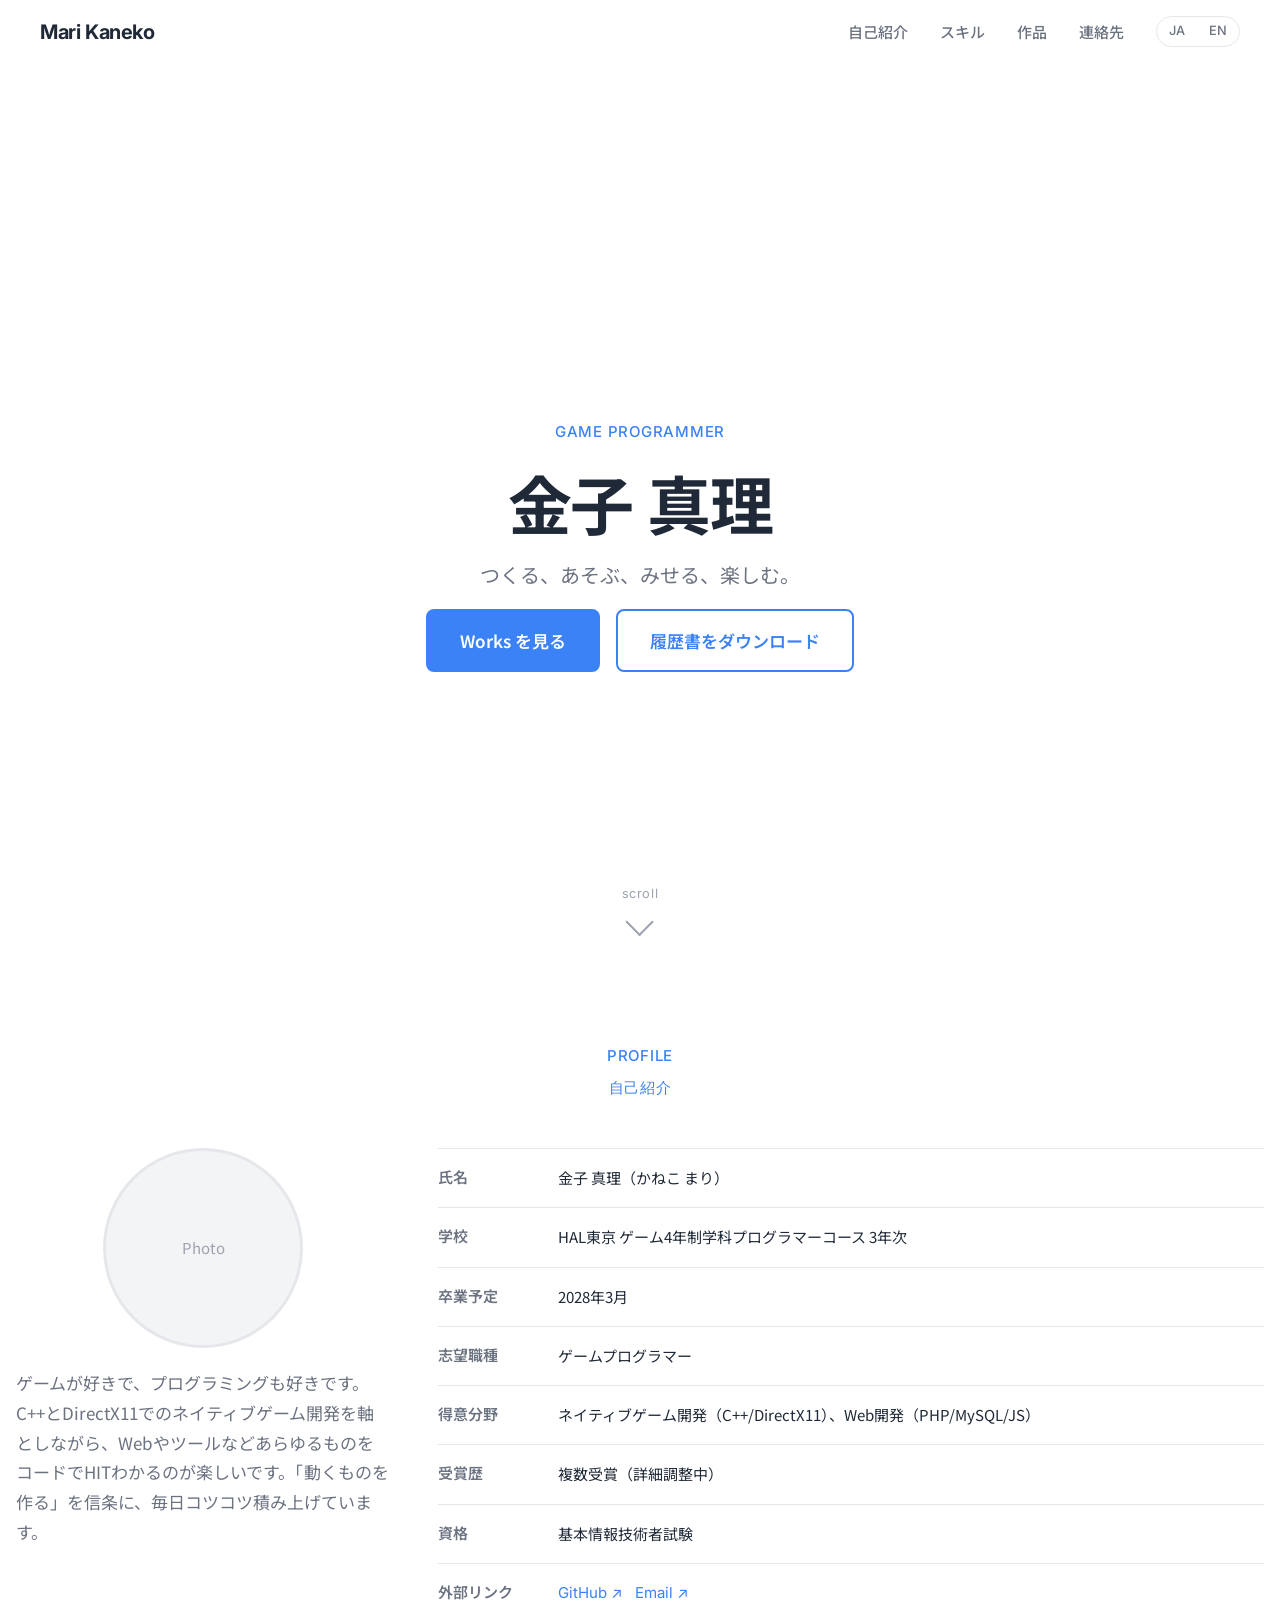
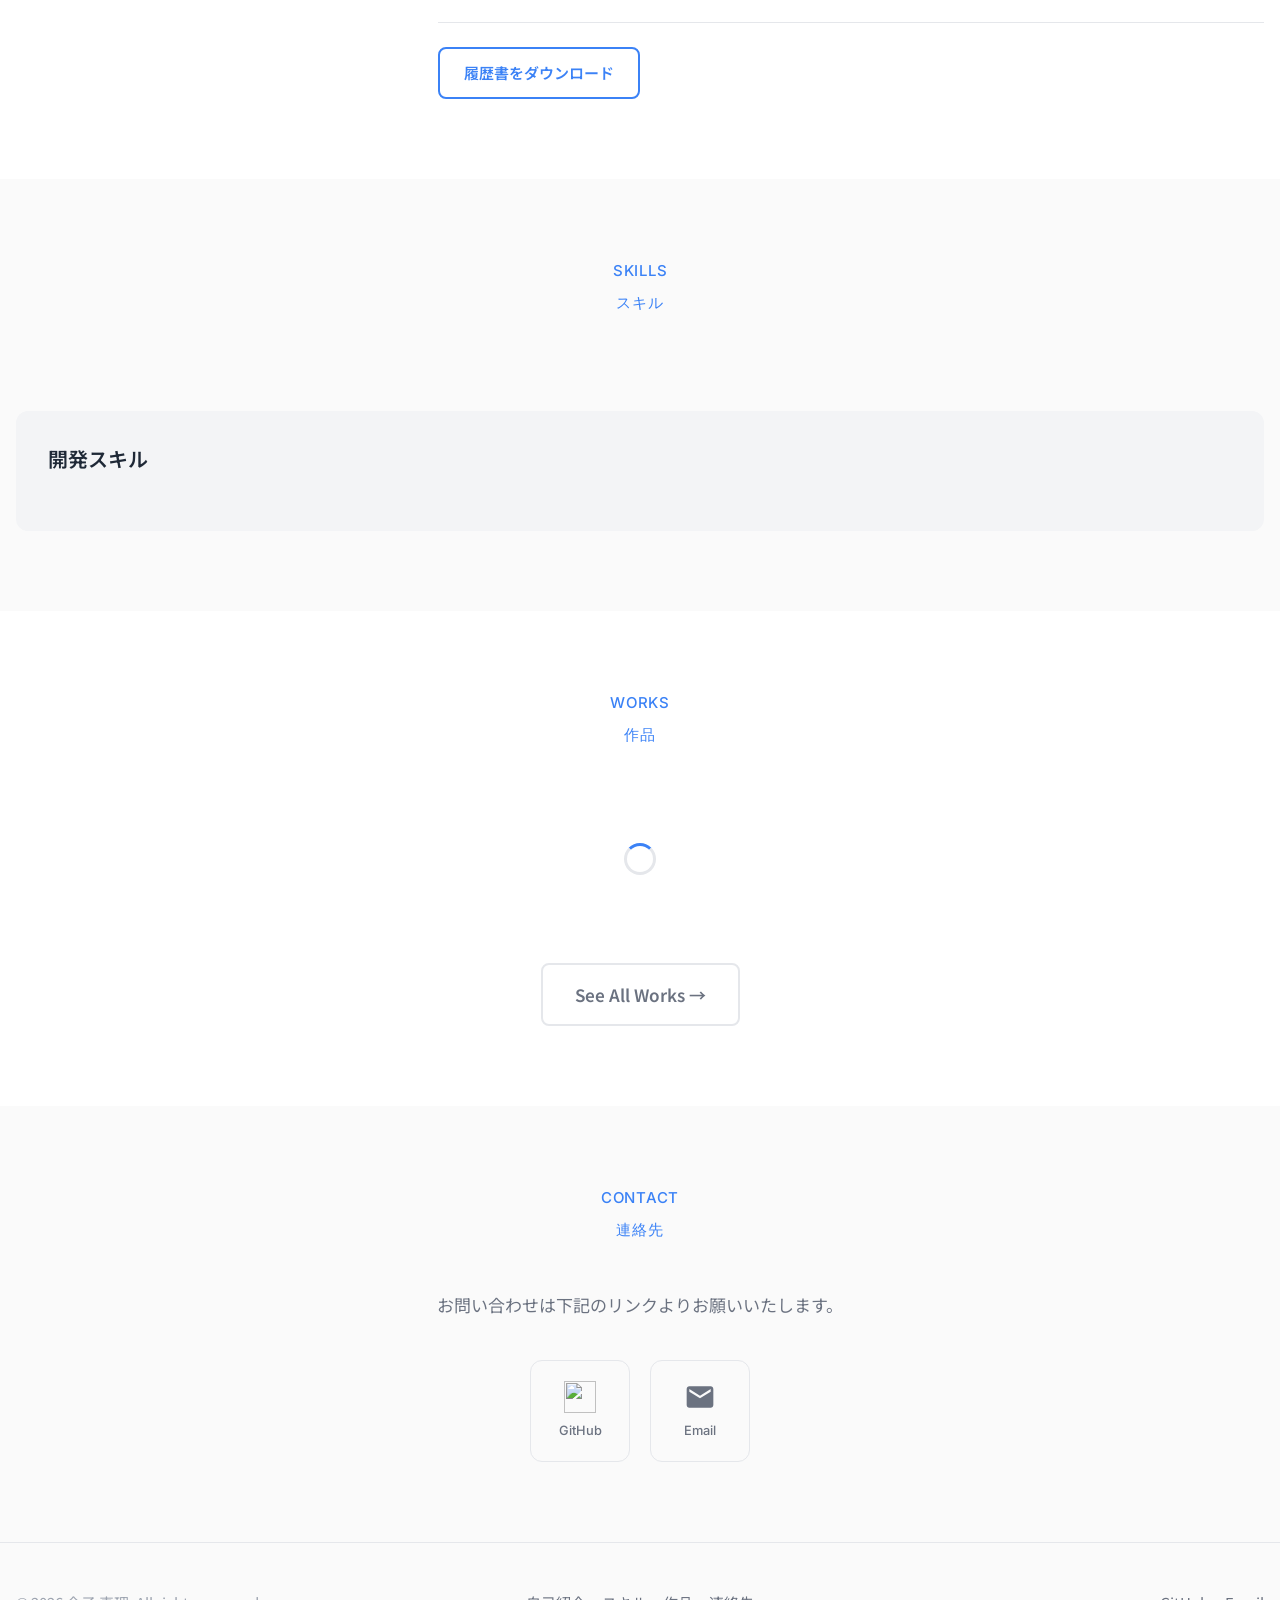
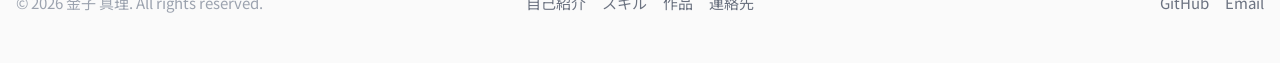
==== index.html @ fad2e773 "・STAGE1実装" ====
<!DOCTYPE html>
<html lang="ja">
<head>
  <meta charset="UTF-8">
  <meta name="viewport" content="width=device-width, initial-scale=1">
  <meta name="description" content="ゲームプログラマー志望、金子真理のポートフォリオサイトです。C++/DirectX11によるネイティブゲーム開発を中心に、幅広い実装経験を紹介しています。">
  <meta name="author" content="金子 真理">

  <!-- OGP -->
  <meta property="og:title" content="金子 真理 | ポートフォリオ">
  <meta property="og:description" content="ゲームプログラマー志望、金子真理のポートフォリオサイトです。">
  <meta property="og:image" content="https://Planetalize.github.io/assets/images/ogp.jpg">
  <meta property="og:url" content="https://Planetalize.github.io/">
  <meta property="og:type" content="website">

  <!-- Twitter Card -->
  <meta name="twitter:card" content="summary_large_image">

  <!-- Favicon -->
  <link rel="icon" href="/favicon.ico" sizes="any">
  <link rel="icon" href="/favicon.svg" type="image/svg+xml">
  <link rel="apple-touch-icon" href="/apple-touch-icon.png">

  <!-- Google Fonts -->
  <link rel="preconnect" href="https://fonts.googleapis.com">
  <link rel="preconnect" href="https://fonts.gstatic.com" crossorigin>
  <link href="https://fonts.googleapis.com/css2?family=Inter:wght@400;500;600;700&family=JetBrains+Mono:wght@400;500&family=Noto+Sans+JP:wght@400;500;700&display=swap" rel="stylesheet">

  <!-- CSS -->
  <link rel="stylesheet" href="css/tokens.css">
  <link rel="stylesheet" href="css/base.css">
  <link rel="stylesheet" href="css/layout.css">
  <link rel="stylesheet" href="css/components.css">
  <link rel="stylesheet" href="css/sections.css">
  <link rel="stylesheet" href="css/utilities.css">

  <title>金子 真理 | ポートフォリオ</title>
</head>
<body>

  <!-- Skip link -->
  <a class="skip-link" href="#main">メインコンテンツへスキップ</a>

  <!-- Header -->
  <header class="site-header" id="site-header">
    <div class="site-header__inner container">
      <a class="site-header__logo" href="index.html" aria-label="金子 真理 ポートフォリオ トップ">Mari Kaneko</a>

      <nav class="site-nav" aria-label="グローバルナビゲーション">
        <a class="site-nav__link" href="#about"   data-i18n="nav.about">自己紹介</a>
        <a class="site-nav__link" href="#skills"  data-i18n="nav.skills">スキル</a>
        <a class="site-nav__link" href="#works"   data-i18n="nav.works">作品</a>
        <a class="site-nav__link" href="#contact" data-i18n="nav.contact">連絡先</a>

        <div class="lang-toggle" role="group" aria-label="言語切替">
          <button class="lang-toggle__btn" data-lang="ja" aria-pressed="true">JA</button>
          <button class="lang-toggle__btn" data-lang="en" aria-pressed="false">EN</button>
        </div>
      </nav>

      <button class="hamburger" aria-label="メニューを開く" aria-expanded="false" aria-controls="drawer">
        <span class="hamburger__line"></span>
        <span class="hamburger__line"></span>
        <span class="hamburger__line"></span>
      </button>
    </div>
  </header>

  <!-- Mobile Drawer -->
  <div class="drawer" id="drawer" role="dialog" aria-modal="true" aria-label="ナビゲーションメニュー">
    <div class="drawer__overlay" id="drawer-overlay"></div>
    <div class="drawer__panel">
      <button class="drawer__close" aria-label="メニューを閉じる">✕</button>
      <nav class="drawer__nav" aria-label="モバイルナビゲーション">
        <a class="drawer__nav-link" href="#about"   data-i18n="nav.about">自己紹介</a>
        <a class="drawer__nav-link" href="#skills"  data-i18n="nav.skills">スキル</a>
        <a class="drawer__nav-link" href="#works"   data-i18n="nav.works">作品</a>
        <a class="drawer__nav-link" href="#contact" data-i18n="nav.contact">連絡先</a>
      </nav>
      <div class="lang-toggle" role="group" aria-label="言語切替">
        <button class="lang-toggle__btn" data-lang="ja">JA</button>
        <button class="lang-toggle__btn" data-lang="en">EN</button>
      </div>
    </div>
  </div>

  <!-- Main -->
  <main id="main">

    <!-- ── Hero ── -->
    <section class="hero" id="hero" aria-label="ヒーロー">
      <canvas id="hero-canvas" aria-hidden="true"></canvas>
      <div class="hero__content">
        <p class="hero__role en" data-i18n="hero.role">Game Programmer</p>
        <h1 class="hero__name">金子 真理</h1>
        <p class="hero__copy" data-i18n="hero.copy">つくる、あそぶ、みせる、楽しむ。</p>
        <div class="hero__actions">
          <a class="btn btn--primary btn--lg" href="#works" data-i18n="hero.cta_works">Works を見る</a>
          <a class="btn btn--outline btn--lg" href="assets/resume.pdf" download data-i18n="hero.cta_resume">履歴書をダウンロード</a>
        </div>
      </div>
      <div class="hero__scroll" aria-hidden="true">
        <span>scroll</span>
        <span class="hero__scroll-arrow"></span>
      </div>
    </section>

    <!-- ── About ── -->
    <section class="section" id="about" aria-labelledby="about-heading">
      <div class="container">
        <h2 class="section__heading" id="about-heading">
          <span>Profile</span>
          <span data-i18n="about.heading">自己紹介</span>
        </h2>

        <div class="about__inner">
          <!-- Left: photo + bio -->
          <div class="about__photo-wrap">
            <div class="about__photo-placeholder" aria-label="プロフィール写真（準備中）">
              <span>Photo</span>
            </div>
            <p class="about__bio" data-i18n="about.bio">
              ゲームが好きで、プログラミングも好きです。C++とDirectX11でのネイティブゲーム開発を軸としながら、WebやツールなどあらゆるものをコードでHITわかるのが楽しいです。「動くものを作る」を信条に、毎日コツコツ積み上げています。
            </p>
          </div>

          <!-- Right: info table -->
          <div class="about__info-wrap">
            <table class="about__info-table">
              <tbody>
                <tr>
                  <th data-i18n="about.label_name">氏名</th>
                  <td><span data-i18n="about_data.name">金子 真理</span>（<span data-i18n="about_data.name_kana">かねこ まり</span>）</td>
                </tr>
                <tr>
                  <th data-i18n="about.label_school">学校</th>
                  <td><span data-i18n="about_data.school">HAL東京</span> <span data-i18n="about_data.department">ゲーム4年制学科プログラマーコース</span> <span data-i18n="about_data.year">3</span>年次</td>
                </tr>
                <tr>
                  <th data-i18n="about.label_graduation">卒業予定</th>
                  <td data-i18n="about_data.graduation">2028年3月</td>
                </tr>
                <tr>
                  <th data-i18n="about.label_desired_job">志望職種</th>
                  <td data-i18n="about_data.desired_job">ゲームプログラマー</td>
                </tr>
                <tr>
                  <th data-i18n="about.label_strengths">得意分野</th>
                  <td data-i18n="about_data.strengths">ネイティブゲーム開発（C++/DirectX11）、Web開発（PHP/MySQL/JS）</td>
                </tr>
                <tr id="awards-row">
                  <th data-i18n="about.label_awards">受賞歴</th>
                  <td data-i18n="about_data.awards">複数受賞（詳細調整中）</td>
                </tr>
                <tr>
                  <th data-i18n="about.label_certifications">資格</th>
                  <td data-i18n="about_data.certifications">基本情報技術者試験</td>
                </tr>
                <tr>
                  <th data-i18n="about.label_links">外部リンク</th>
                  <td>
                    <div class="about__links">
                      <a class="about__ext-link" href="https://github.com/Planetalize" target="_blank" rel="noopener">
                        GitHub ↗
                      </a>
                      <a class="about__ext-link" href="mailto:hitowa1100@gmail.com">
                        Email ↗
                      </a>
                    </div>
                  </td>
                </tr>
              </tbody>
            </table>

            <div class="about__cta">
              <a class="btn btn--outline" href="assets/resume.pdf" download data-i18n="hero.cta_resume">
                履歴書をダウンロード
              </a>
            </div>
          </div>
        </div>
      </div>
    </section>

    <!-- ── Skills ── -->
    <section class="section section--muted" id="skills" aria-labelledby="skills-heading">
      <div class="container">
        <h2 class="section__heading" id="skills-heading">
          <span>Skills</span>
          <span data-i18n="skills.heading">スキル</span>
        </h2>

        <div class="skills__categories" id="skills-categories">
          <!-- JS で動的生成 -->
        </div>

        <!-- Skill levels -->
        <div class="skills__levels">
          <h3 class="skills__levels-heading" data-i18n="skills.levels_heading">開発スキル</h3>
          <div id="skill-levels-list">
            <!-- JS で動的生成 -->
          </div>
        </div>
      </div>
    </section>

    <!-- ── Works (excerpt) ── -->
    <section class="section" id="works" aria-labelledby="works-heading">
      <div class="container">
        <h2 class="section__heading" id="works-heading">
          <span>Works</span>
          <span data-i18n="works.heading">作品</span>
        </h2>

        <div class="works-grid" id="featured-works">
          <div class="loading-spinner" aria-label="読み込み中"></div>
        </div>

        <div class="works__see-all">
          <a class="btn btn--ghost btn--lg" href="works.html" data-i18n="works.see_all">See All Works →</a>
        </div>
      </div>
    </section>

    <!-- ── Contact ── -->
    <section class="section section--muted" id="contact" aria-labelledby="contact-heading">
      <div class="container container--narrow">
        <h2 class="section__heading" id="contact-heading">
          <span>Contact</span>
          <span data-i18n="contact.heading">連絡先</span>
        </h2>

        <p class="contact__copy" data-i18n="contact.copy">
          お問い合わせは下記のリンクよりお願いいたします。
        </p>

        <div class="contact__links">
          <a class="contact__link" href="https://github.com/Planetalize" target="_blank" rel="noopener" aria-label="GitHub">
            <img class="contact__link-icon" src="https://cdn.jsdelivr.net/gh/devicons/devicon/icons/github/github-original.svg" alt="" loading="lazy">
            <span class="contact__link-label en">GitHub</span>
          </a>
          <a class="contact__link" href="mailto:hitowa1100@gmail.com" aria-label="Email">
            <svg class="contact__link-icon--svg" viewBox="0 0 24 24" xmlns="http://www.w3.org/2000/svg" aria-hidden="true">
              <path d="M20 4H4c-1.1 0-2 .9-2 2v12c0 1.1.9 2 2 2h16c1.1 0 2-.9 2-2V6c0-1.1-.9-2-2-2zm0 4-8 5-8-5V6l8 5 8-5v2z"/>
            </svg>
            <span class="contact__link-label en">Email</span>
          </a>
        </div>
      </div>
    </section>

  </main>

  <!-- Footer -->
  <footer class="site-footer" role="contentinfo">
    <div class="container">
      <div class="site-footer__inner">
        <p class="site-footer__copy">
          <span data-i18n="footer.copyright">© 2026 金子 真理. All rights reserved.</span>
        </p>
        <nav class="site-footer__links" aria-label="フッターナビゲーション">
          <a class="site-footer__link" href="#about"   data-i18n="nav.about">自己紹介</a>
          <a class="site-footer__link" href="#skills"  data-i18n="nav.skills">スキル</a>
          <a class="site-footer__link" href="#works"   data-i18n="nav.works">作品</a>
          <a class="site-footer__link" href="#contact" data-i18n="nav.contact">連絡先</a>
        </nav>
        <div class="site-footer__social" aria-label="ソーシャルリンク">
          <a class="site-footer__link" href="https://github.com/Planetalize" target="_blank" rel="noopener" aria-label="GitHub">
            GitHub
          </a>
          <a class="site-footer__link" href="mailto:hitowa1100@gmail.com" aria-label="Email">
            Email
          </a>
        </div>
      </div>
    </div>
  </footer>

  <!-- Work detail modal -->
  <dialog class="modal" id="work-modal" aria-labelledby="modal-title">
    <div class="modal__header">
      <h2 class="modal__title" id="modal-title"></h2>
      <button class="modal__close" aria-label="閉じる" data-i18n-attr="aria-label:modal.close">✕</button>
    </div>
    <div class="modal__body">
      <div class="modal__layout">
        <div class="slideshow" id="modal-slideshow">
          <div class="slideshow__track" id="slideshow-track"></div>
          <button class="slideshow__btn slideshow__btn--prev" aria-label="前のスクリーンショット" id="slide-prev">‹</button>
          <button class="slideshow__btn slideshow__btn--next" aria-label="次のスクリーンショット" id="slide-next">›</button>
          <div class="slideshow__dots" id="slideshow-dots"></div>
        </div>
        <div class="modal__info" id="modal-info"></div>
      </div>
      <div id="modal-sections"></div>
    </div>
    <div class="modal__footer" id="modal-links"></div>
  </dialog>

  <script type="module" src="js/main.js"></script>
</body>
</html>
---- css/tokens.css ----
:root {
  /* ── Background ── */
  --color-bg:              #FFFFFF;
  --color-bg-subtle:       #FAFAFA;
  --color-bg-muted:        #F3F4F6;
  --color-surface:         #FFFFFF;
  --color-surface-hover:   #F9FAFB;

  /* ── Text ── */
  --color-text:            #1F2937;
  --color-text-secondary:  #6B7280;
  --color-text-muted:      #9CA3AF;
  --color-text-inverse:    #FFFFFF;

  /* ── Border ── */
  --color-border:          #E5E7EB;
  --color-border-strong:   #D1D5DB;

  /* ── Accent ── */
  --color-accent:          #3B82F6;
  --color-accent-hover:    #2563EB;
  --color-accent-soft:     #DBEAFE;

  /* ── Semantic ── */
  --color-success:         #10B981;
  --color-warning:         #F59E0B;
  --color-danger:          #EF4444;

  /* ── Overlay ── */
  --color-overlay:         rgba(0, 0, 0, 0.5);

  /* ── Font Family ── */
  --font-sans-ja: "Noto Sans JP", "Hiragino Sans", "Yu Gothic UI", sans-serif;
  --font-sans-en: "Inter", system-ui, -apple-system, sans-serif;
  --font-mono:    "JetBrains Mono", "Consolas", monospace;

  /* ── Font Size (fluid) ── */
  --fs-xs:   clamp(0.75rem,   0.72rem + 0.10vw, 0.8125rem);
  --fs-sm:   clamp(0.875rem,  0.84rem + 0.15vw, 0.9375rem);
  --fs-base: clamp(1rem,      0.95rem + 0.25vw, 1.0625rem);
  --fs-lg:   clamp(1.125rem,  1.05rem + 0.40vw, 1.25rem);
  --fs-xl:   clamp(1.25rem,   1.15rem + 0.50vw, 1.5rem);
  --fs-2xl:  clamp(1.5rem,    1.30rem + 1.00vw, 2rem);
  --fs-3xl:  clamp(2rem,      1.70rem + 1.50vw, 2.75rem);
  --fs-4xl:  clamp(2.5rem,    2.00rem + 2.50vw, 4rem);

  /* ── Font Weight ── */
  --fw-regular:  400;
  --fw-medium:   500;
  --fw-semibold: 600;
  --fw-bold:     700;

  /* ── Line Height ── */
  --lh-tight:   1.2;
  --lh-snug:    1.4;
  --lh-normal:  1.6;
  --lh-relaxed: 1.75;

  /* ── Letter Spacing ── */
  --ls-tight:  -0.02em;
  --ls-normal:  0;
  --ls-wide:    0.05em;

  /* ── Spacing (8px grid) ── */
  --space-1:  0.25rem;
  --space-2:  0.5rem;
  --space-3:  0.75rem;
  --space-4:  1rem;
  --space-5:  1.25rem;
  --space-6:  1.5rem;
  --space-8:  2rem;
  --space-10: 2.5rem;
  --space-12: 3rem;
  --space-16: 4rem;
  --space-20: 5rem;
  --space-24: 6rem;
  --space-32: 8rem;

  /* ── Breakpoints (for reference) ── */
  --bp-tb: 768px;
  --bp-pc: 1024px;
  --bp-xl: 1440px;

  /* ── Shadow ── */
  --shadow-sm: 0 1px 2px rgba(0, 0, 0, 0.05);
  --shadow-md: 0 4px 6px -1px rgba(0, 0, 0, 0.08),
               0 2px 4px -1px rgba(0, 0, 0, 0.04);
  --shadow-lg: 0 10px 15px -3px rgba(0, 0, 0, 0.08),
               0 4px 6px -2px rgba(0, 0, 0, 0.04);
  --shadow-xl: 0 20px 25px -5px rgba(0, 0, 0, 0.10),
               0 10px 10px -5px rgba(0, 0, 0, 0.04);

  /* ── Border Radius ── */
  --radius-sm:   4px;
  --radius-md:   8px;
  --radius-lg:   12px;
  --radius-xl:   16px;
  --radius-full: 9999px;

  /* ── Animation ── */
  --ease-out:    cubic-bezier(0.22, 1, 0.36, 1);
  --ease-in-out: cubic-bezier(0.65, 0, 0.35, 1);
  --duration-fast:   150ms;
  --duration-base:   250ms;
  --duration-slow:   400ms;

  /* ── Layout ── */
  --header-height-sp: 56px;
  --header-height-pc: 64px;
}
---- css/base.css ----
/* ── Modern CSS Reset (Josh Comeau-based) ── */
*, *::before, *::after {
  box-sizing: border-box;
}

* {
  margin: 0;
}

html {
  scroll-behavior: smooth;
}

body {
  font-family: var(--font-sans-ja);
  font-size: var(--fs-base);
  font-weight: var(--fw-regular);
  line-height: var(--lh-normal);
  color: var(--color-text);
  background-color: var(--color-bg);
  -webkit-font-smoothing: antialiased;
  -moz-osx-font-smoothing: grayscale;
}

img, picture, video, canvas, svg {
  display: block;
  max-width: 100%;
}

input, button, textarea, select {
  font: inherit;
}

p, h1, h2, h3, h4, h5, h6 {
  overflow-wrap: break-word;
}

ul, ol {
  list-style: none;
  padding: 0;
}

a {
  color: inherit;
  text-decoration: none;
}

/* ── Focus visible ── */
:focus-visible {
  outline: 2px solid var(--color-accent);
  outline-offset: 3px;
  border-radius: var(--radius-sm);
}

/* ── Reduced motion ── */
@media (prefers-reduced-motion: reduce) {
  *, *::before, *::after {
    animation-duration: 0.01ms !important;
    animation-iteration-count: 1 !important;
    transition-duration: 0.01ms !important;
    scroll-behavior: auto !important;
  }
}

/* ── Skip link ── */
.skip-link {
  position: absolute;
  top: -9999px;
  left: var(--space-4);
  padding: var(--space-2) var(--space-4);
  background: var(--color-accent);
  color: var(--color-text-inverse);
  font-weight: var(--fw-semibold);
  border-radius: var(--radius-md);
  z-index: 9999;
  transition: top var(--duration-fast) var(--ease-out);
}

.skip-link:focus {
  top: var(--space-4);
}

/* ── English/monospace elements ── */
.en, [lang="en"] {
  font-family: var(--font-sans-en);
}

.mono {
  font-family: var(--font-mono);
}

/* ── Selection ── */
::selection {
  background: var(--color-accent-soft);
  color: var(--color-text);
}
---- css/layout.css ----
/* ── Container ── */
.container {
  width: min(100% - var(--space-8), 1280px);
  margin-inline: auto;
}

.container--narrow {
  max-width: 960px;
  margin-inline: auto;
}

.container--wide {
  max-width: 1440px;
  margin-inline: auto;
}

/* ── Header ── */
.site-header {
  position: sticky;
  top: 0;
  z-index: 100;
  height: var(--header-height-sp);
  background: rgba(255, 255, 255, 0.85);
  backdrop-filter: blur(8px);
  -webkit-backdrop-filter: blur(8px);
  border-bottom: 1px solid transparent;
  transition: border-color var(--duration-fast) var(--ease-out);
}

.site-header.is-scrolled {
  border-bottom-color: var(--color-border);
}

.site-header__inner {
  display: flex;
  align-items: center;
  justify-content: space-between;
  height: 100%;
  padding-inline: var(--space-6);
}

/* ── Logo ── */
.site-header__logo {
  font-family: var(--font-sans-en);
  font-size: var(--fs-lg);
  font-weight: var(--fw-bold);
  color: var(--color-text);
  letter-spacing: var(--ls-tight);
}

/* ── Desktop Nav ── */
.site-nav {
  display: none;
  align-items: center;
  gap: var(--space-8);
}

.site-nav__link {
  font-size: var(--fs-sm);
  font-weight: var(--fw-medium);
  color: var(--color-text-secondary);
  transition: color var(--duration-fast) var(--ease-out);
  position: relative;
}

.site-nav__link::after {
  content: "";
  position: absolute;
  bottom: -4px;
  left: 0;
  right: 0;
  height: 2px;
  background: var(--color-accent);
  transform: scaleX(0);
  transform-origin: left;
  transition: transform var(--duration-base) var(--ease-out);
}

.site-nav__link:hover,
.site-nav__link.is-active {
  color: var(--color-accent);
}

.site-nav__link.is-active::after {
  transform: scaleX(1);
}

/* ── Lang toggle ── */
.lang-toggle {
  display: flex;
  align-items: center;
  gap: 0;
  border: 1px solid var(--color-border);
  border-radius: var(--radius-full);
  overflow: hidden;
  font-size: var(--fs-xs);
  font-family: var(--font-sans-en);
}

.lang-toggle__btn {
  padding: var(--space-1) var(--space-3);
  background: transparent;
  border: none;
  cursor: pointer;
  font-weight: var(--fw-medium);
  color: var(--color-text-secondary);
  transition: background var(--duration-fast), color var(--duration-fast);
}

.lang-toggle__btn.is-active {
  background: var(--color-accent);
  color: var(--color-text-inverse);
}

/* ── Hamburger ── */
.hamburger {
  display: flex;
  flex-direction: column;
  justify-content: center;
  gap: 5px;
  width: 36px;
  height: 36px;
  background: none;
  border: none;
  cursor: pointer;
  padding: 4px;
  border-radius: var(--radius-sm);
}

.hamburger__line {
  display: block;
  height: 2px;
  background: var(--color-text);
  border-radius: 1px;
  transition: transform var(--duration-base) var(--ease-out),
              opacity var(--duration-fast);
}

.hamburger[aria-expanded="true"] .hamburger__line:nth-child(1) {
  transform: translateY(7px) rotate(45deg);
}

.hamburger[aria-expanded="true"] .hamburger__line:nth-child(2) {
  opacity: 0;
}

.hamburger[aria-expanded="true"] .hamburger__line:nth-child(3) {
  transform: translateY(-7px) rotate(-45deg);
}

/* ── Drawer (mobile) ── */
.drawer {
  position: fixed;
  inset: 0;
  z-index: 200;
  visibility: hidden;
}

.drawer.is-open {
  visibility: visible;
}

.drawer__overlay {
  position: absolute;
  inset: 0;
  background: var(--color-overlay);
  opacity: 0;
  transition: opacity var(--duration-base) var(--ease-out);
}

.drawer.is-open .drawer__overlay {
  opacity: 1;
}

.drawer__panel {
  position: absolute;
  top: 0;
  right: 0;
  bottom: 0;
  width: min(320px, 80vw);
  background: var(--color-bg);
  padding: var(--space-6);
  transform: translateX(100%);
  transition: transform var(--duration-slow) var(--ease-out);
  display: flex;
  flex-direction: column;
  gap: var(--space-8);
  overflow-y: auto;
}

.drawer.is-open .drawer__panel {
  transform: translateX(0);
}

.drawer__close {
  align-self: flex-end;
  background: none;
  border: none;
  cursor: pointer;
  font-size: var(--fs-xl);
  color: var(--color-text-secondary);
  line-height: 1;
}

.drawer__nav {
  display: flex;
  flex-direction: column;
  gap: var(--space-6);
}

.drawer__nav-link {
  font-size: var(--fs-lg);
  font-weight: var(--fw-medium);
  color: var(--color-text);
  transition: color var(--duration-fast);
}

.drawer__nav-link:hover {
  color: var(--color-accent);
}

/* ── Desktop breakpoint ── */
@media (min-width: 1024px) {
  .site-header {
    height: var(--header-height-pc);
  }

  .site-nav {
    display: flex;
  }

  .hamburger {
    display: none;
  }
}

/* ── Footer ── */
.site-footer {
  background: var(--color-bg-subtle);
  border-top: 1px solid var(--color-border);
  padding-block: var(--space-12);
}

.site-footer__inner {
  display: grid;
  grid-template-columns: 1fr;
  gap: var(--space-8);
  text-align: center;
}

.site-footer__copy {
  font-size: var(--fs-sm);
  color: var(--color-text-muted);
}

.site-footer__links {
  display: flex;
  justify-content: center;
  flex-wrap: wrap;
  gap: var(--space-4);
}

.site-footer__link {
  font-size: var(--fs-sm);
  color: var(--color-text-secondary);
  transition: color var(--duration-fast);
}

.site-footer__link:hover {
  color: var(--color-accent);
}

.site-footer__social {
  display: flex;
  justify-content: center;
  gap: var(--space-4);
}

@media (min-width: 1024px) {
  .site-footer__inner {
    grid-template-columns: 1fr auto 1fr;
    align-items: center;
    text-align: left;
  }

  .site-footer__links {
    justify-content: center;
  }

  .site-footer__social {
    justify-content: flex-end;
  }
}

/* ── Section base ── */
.section {
  padding-block: var(--space-20);
}

.section--muted {
  background: var(--color-bg-subtle);
}

.section__heading {
  font-size: var(--fs-3xl);
  font-weight: var(--fw-bold);
  letter-spacing: var(--ls-tight);
  margin-bottom: var(--space-12);
  text-align: center;
}

.section__heading span {
  display: block;
  font-size: var(--fs-sm);
  font-family: var(--font-sans-en);
  font-weight: var(--fw-medium);
  color: var(--color-accent);
  letter-spacing: var(--ls-wide);
  text-transform: uppercase;
  margin-bottom: var(--space-2);
}
---- css/components.css ----
/* ── Buttons ── */
.btn {
  display: inline-flex;
  align-items: center;
  gap: var(--space-2);
  padding: var(--space-3) var(--space-6);
  font-size: var(--fs-sm);
  font-weight: var(--fw-semibold);
  border-radius: var(--radius-md);
  border: 2px solid transparent;
  cursor: pointer;
  transition: background var(--duration-fast) var(--ease-out),
              color var(--duration-fast) var(--ease-out),
              border-color var(--duration-fast) var(--ease-out),
              transform var(--duration-fast) var(--ease-out),
              box-shadow var(--duration-fast) var(--ease-out);
  white-space: nowrap;
  text-decoration: none;
}

.btn:active {
  transform: translateY(1px);
}

.btn--primary {
  background: var(--color-accent);
  color: var(--color-text-inverse);
  border-color: var(--color-accent);
}

.btn--primary:hover {
  background: var(--color-accent-hover);
  border-color: var(--color-accent-hover);
  box-shadow: var(--shadow-md);
}

.btn--outline {
  background: transparent;
  color: var(--color-accent);
  border-color: var(--color-accent);
}

.btn--outline:hover {
  background: var(--color-accent-soft);
}

.btn--ghost {
  background: transparent;
  color: var(--color-text-secondary);
  border-color: var(--color-border);
}

.btn--ghost:hover {
  background: var(--color-bg-muted);
  color: var(--color-text);
}

.btn--sm {
  padding: var(--space-2) var(--space-4);
  font-size: var(--fs-xs);
}

.btn--lg {
  padding: var(--space-4) var(--space-8);
  font-size: var(--fs-base);
}

/* ── Work Card ── */
.work-card {
  background: var(--color-surface);
  border: 1px solid var(--color-border);
  border-radius: var(--radius-lg);
  overflow: hidden;
  cursor: pointer;
  transition: box-shadow var(--duration-base) var(--ease-out),
              transform var(--duration-base) var(--ease-out);
  text-align: left;
  width: 100%;
  display: flex;
  flex-direction: column;
}

.work-card:hover {
  box-shadow: var(--shadow-lg);
  transform: translateY(-2px);
}

.work-card__thumb {
  aspect-ratio: 16 / 9;
  overflow: hidden;
  background: var(--color-bg-muted);
  position: relative;
}

.work-card__thumb img {
  width: 100%;
  height: 100%;
  object-fit: cover;
  transition: transform var(--duration-slow) var(--ease-out);
}

.work-card:hover .work-card__thumb img {
  transform: scale(1.03);
}

.work-card__thumb-placeholder {
  width: 100%;
  height: 100%;
  display: flex;
  align-items: center;
  justify-content: center;
  color: var(--color-text-muted);
  font-size: var(--fs-sm);
}

.work-card__badge {
  position: absolute;
  top: var(--space-3);
  left: var(--space-3);
  background: var(--color-warning);
  color: #fff;
  font-size: var(--fs-xs);
  font-weight: var(--fw-semibold);
  padding: var(--space-1) var(--space-3);
  border-radius: var(--radius-full);
}

.work-card__body {
  padding: var(--space-5);
  display: flex;
  flex-direction: column;
  gap: var(--space-3);
  flex: 1;
}

.work-card__title {
  font-size: var(--fs-lg);
  font-weight: var(--fw-bold);
  line-height: var(--lh-snug);
}

.work-card__subtitle {
  font-size: var(--fs-sm);
  color: var(--color-text-secondary);
  line-height: var(--lh-snug);
}

.work-card__tags {
  display: flex;
  flex-wrap: wrap;
  gap: var(--space-2);
  margin-top: auto;
}

.work-card__meta {
  font-size: var(--fs-xs);
  color: var(--color-text-muted);
  display: flex;
  align-items: center;
  gap: var(--space-2);
}

/* ── Tag chip ── */
.tag {
  display: inline-block;
  padding: var(--space-1) var(--space-3);
  font-size: var(--fs-xs);
  font-family: var(--font-mono);
  background: var(--color-bg-muted);
  color: var(--color-text-secondary);
  border-radius: var(--radius-full);
  border: 1px solid var(--color-border);
}

/* ── Modal ── */
dialog.modal {
  padding: 0;
  border: none;
  border-radius: var(--radius-xl);
  box-shadow: var(--shadow-xl);
  max-width: 1024px;
  width: min(100% - var(--space-8), 1024px);
  max-height: 90vh;
  overflow-y: auto;
  background: var(--color-bg);
}

dialog.modal::backdrop {
  background: var(--color-overlay);
}

.modal__header {
  display: flex;
  align-items: center;
  justify-content: space-between;
  padding: var(--space-6) var(--space-8);
  border-bottom: 1px solid var(--color-border);
  position: sticky;
  top: 0;
  background: var(--color-bg);
  z-index: 10;
}

.modal__title {
  font-size: var(--fs-2xl);
  font-weight: var(--fw-bold);
  line-height: var(--lh-snug);
}

.modal__close {
  background: none;
  border: none;
  cursor: pointer;
  font-size: var(--fs-xl);
  color: var(--color-text-secondary);
  line-height: 1;
  padding: var(--space-2);
  border-radius: var(--radius-md);
  transition: color var(--duration-fast), background var(--duration-fast);
  flex-shrink: 0;
}

.modal__close:hover {
  color: var(--color-text);
  background: var(--color-bg-muted);
}

.modal__body {
  padding: var(--space-8);
}

.modal__layout {
  display: grid;
  grid-template-columns: 1fr;
  gap: var(--space-8);
  margin-bottom: var(--space-8);
}

@media (min-width: 768px) {
  .modal__layout {
    grid-template-columns: 1fr 1fr;
  }
}

/* ── Screenshot slideshow ── */
.slideshow {
  position: relative;
  background: var(--color-bg-muted);
  border-radius: var(--radius-lg);
  overflow: hidden;
  aspect-ratio: 16 / 9;
}

.slideshow__track {
  display: flex;
  height: 100%;
  transition: transform var(--duration-slow) var(--ease-out);
}

.slideshow__slide {
  min-width: 100%;
  height: 100%;
}

.slideshow__slide img {
  width: 100%;
  height: 100%;
  object-fit: cover;
}

.slideshow__btn {
  position: absolute;
  top: 50%;
  transform: translateY(-50%);
  background: rgba(255, 255, 255, 0.85);
  border: none;
  border-radius: var(--radius-full);
  width: 36px;
  height: 36px;
  cursor: pointer;
  display: flex;
  align-items: center;
  justify-content: center;
  font-size: 18px;
  box-shadow: var(--shadow-md);
  transition: background var(--duration-fast);
  z-index: 2;
}

.slideshow__btn:hover {
  background: #fff;
}

.slideshow__btn--prev { left: var(--space-3); }
.slideshow__btn--next { right: var(--space-3); }

.slideshow__dots {
  position: absolute;
  bottom: var(--space-3);
  left: 50%;
  transform: translateX(-50%);
  display: flex;
  gap: var(--space-2);
}

.slideshow__dot {
  width: 8px;
  height: 8px;
  border-radius: var(--radius-full);
  background: rgba(255, 255, 255, 0.5);
  border: none;
  cursor: pointer;
  padding: 0;
  transition: background var(--duration-fast);
}

.slideshow__dot.is-active {
  background: #fff;
}

.slideshow__no-image {
  display: flex;
  align-items: center;
  justify-content: center;
  height: 100%;
  color: var(--color-text-muted);
  font-size: var(--fs-sm);
}

/* ── Modal info ── */
.modal__info {
  display: flex;
  flex-direction: column;
  gap: var(--space-4);
}

.modal__subtitle {
  font-size: var(--fs-lg);
  color: var(--color-text-secondary);
}

.modal__tags {
  display: flex;
  flex-wrap: wrap;
  gap: var(--space-2);
}

.modal__meta-table {
  display: grid;
  grid-template-columns: auto 1fr;
  gap: var(--space-2) var(--space-4);
  font-size: var(--fs-sm);
}

.modal__meta-label {
  color: var(--color-text-secondary);
  white-space: nowrap;
}

.modal__meta-value {
  color: var(--color-text);
}

.modal__section {
  margin-top: var(--space-6);
}

.modal__section-heading {
  font-size: var(--fs-base);
  font-weight: var(--fw-semibold);
  margin-bottom: var(--space-3);
  color: var(--color-text);
  display: flex;
  align-items: center;
  gap: var(--space-2);
}

.modal__section-heading::before {
  content: "";
  display: inline-block;
  width: 3px;
  height: 1em;
  background: var(--color-accent);
  border-radius: 2px;
}

.modal__section p {
  font-size: var(--fs-sm);
  line-height: var(--lh-relaxed);
  color: var(--color-text-secondary);
}

.modal__section ul {
  display: flex;
  flex-direction: column;
  gap: var(--space-2);
}

.modal__section ul li {
  font-size: var(--fs-sm);
  line-height: var(--lh-relaxed);
  color: var(--color-text-secondary);
  padding-left: var(--space-4);
  position: relative;
}

.modal__section ul li::before {
  content: "・";
  position: absolute;
  left: 0;
  color: var(--color-accent);
}

.modal__footer {
  display: flex;
  flex-wrap: wrap;
  gap: var(--space-3);
  padding: var(--space-6) var(--space-8);
  border-top: 1px solid var(--color-border);
}

/* ── Skill icon ── */
.skill-icon {
  display: flex;
  flex-direction: column;
  align-items: center;
  gap: var(--space-2);
  position: relative;
}

.skill-icon__img {
  width: 40px;
  height: 40px;
  object-fit: contain;
  transition: transform var(--duration-base) var(--ease-out);
}

.skill-icon:hover .skill-icon__img {
  transform: translateY(-2px);
}

.skill-icon__label {
  font-size: var(--fs-xs);
  color: var(--color-text-secondary);
  text-align: center;
}

@media (min-width: 1024px) {
  .skill-icon__img {
    width: 48px;
    height: 48px;
  }
}

/* ── Award badge ── */
.award-badge {
  display: inline-flex;
  align-items: center;
  gap: var(--space-1);
  padding: var(--space-1) var(--space-3);
  background: var(--color-warning);
  color: #fff;
  font-size: var(--fs-xs);
  font-weight: var(--fw-semibold);
  border-radius: var(--radius-full);
}
---- css/sections.css ----
/* ════════════════════════════════
   Hero
════════════════════════════════ */
.hero {
  min-height: 100vh;
  max-height: 900px;
  display: flex;
  flex-direction: column;
  justify-content: center;
  align-items: center;
  text-align: center;
  position: relative;
  overflow: hidden;
  padding: var(--space-20) var(--space-6);
  padding-top: calc(var(--header-height-sp) + var(--space-20));
}

#hero-canvas {
  position: absolute;
  inset: 0;
  width: 100%;
  height: 100%;
  pointer-events: none;
}

.hero__content {
  position: relative;
  z-index: 1;
  display: flex;
  flex-direction: column;
  align-items: center;
  gap: var(--space-5);
  max-width: 720px;
}

.hero__role {
  font-family: var(--font-sans-en);
  font-size: var(--fs-sm);
  font-weight: var(--fw-medium);
  letter-spacing: var(--ls-wide);
  text-transform: uppercase;
  color: var(--color-accent);
  opacity: 0;
  animation: fade-up var(--duration-slow) var(--ease-out) 0.1s forwards;
}

.hero__name {
  font-size: var(--fs-4xl);
  font-weight: var(--fw-bold);
  line-height: var(--lh-tight);
  letter-spacing: var(--ls-tight);
  opacity: 0;
  animation: fade-up var(--duration-slow) var(--ease-out) 0.25s forwards;
}

.hero__copy {
  font-size: var(--fs-lg);
  color: var(--color-text-secondary);
  line-height: var(--lh-snug);
  opacity: 0;
  animation: fade-up var(--duration-slow) var(--ease-out) 0.4s forwards;
}

.hero__actions {
  display: flex;
  flex-wrap: wrap;
  justify-content: center;
  gap: var(--space-4);
  opacity: 0;
  animation: fade-up var(--duration-slow) var(--ease-out) 0.55s forwards;
}

.hero__scroll {
  position: absolute;
  bottom: var(--space-8);
  left: 50%;
  transform: translateX(-50%);
  display: flex;
  flex-direction: column;
  align-items: center;
  gap: var(--space-2);
  color: var(--color-text-muted);
  font-size: var(--fs-xs);
  font-family: var(--font-sans-en);
  letter-spacing: var(--ls-wide);
  animation: bounce 2s infinite var(--ease-in-out) 1.5s;
}

.hero__scroll-arrow {
  width: 20px;
  height: 20px;
  border-right: 2px solid currentColor;
  border-bottom: 2px solid currentColor;
  transform: rotate(45deg);
}

@keyframes fade-up {
  from {
    opacity: 0;
    transform: translateY(20px);
  }
  to {
    opacity: 1;
    transform: translateY(0);
  }
}

@keyframes bounce {
  0%, 100% { transform: translateX(-50%) translateY(0); }
  50%       { transform: translateX(-50%) translateY(8px); }
}

@media (min-width: 1024px) {
  .hero {
    padding-top: calc(var(--header-height-pc) + var(--space-20));
  }
}

/* ════════════════════════════════
   About
════════════════════════════════ */
.about__inner {
  display: grid;
  grid-template-columns: 1fr;
  gap: var(--space-12);
  align-items: start;
}

.about__photo-wrap {
  display: flex;
  flex-direction: column;
  align-items: center;
  gap: var(--space-5);
}

.about__photo {
  width: 200px;
  height: 200px;
  border-radius: var(--radius-full);
  object-fit: cover;
  border: 3px solid var(--color-border);
  background: var(--color-bg-muted);
}

.about__photo-placeholder {
  width: 200px;
  height: 200px;
  border-radius: var(--radius-full);
  background: var(--color-bg-muted);
  border: 3px solid var(--color-border);
  display: flex;
  align-items: center;
  justify-content: center;
  color: var(--color-text-muted);
  font-size: var(--fs-sm);
}

.about__bio {
  font-size: var(--fs-base);
  line-height: var(--lh-relaxed);
  color: var(--color-text-secondary);
  text-align: center;
}

.about__info-table {
  width: 100%;
  border-collapse: collapse;
  font-size: var(--fs-sm);
}

.about__info-table tr {
  border-bottom: 1px solid var(--color-border);
}

.about__info-table tr:first-child {
  border-top: 1px solid var(--color-border);
}

.about__info-table th {
  padding: var(--space-4) var(--space-4) var(--space-4) 0;
  font-weight: var(--fw-semibold);
  color: var(--color-text-secondary);
  white-space: nowrap;
  vertical-align: top;
  text-align: left;
  width: 8em;
}

.about__info-table td {
  padding: var(--space-4) 0;
  color: var(--color-text);
  vertical-align: top;
  line-height: var(--lh-relaxed);
}

.about__links {
  display: flex;
  flex-wrap: wrap;
  gap: var(--space-3);
}

.about__ext-link {
  display: inline-flex;
  align-items: center;
  gap: var(--space-1);
  font-size: var(--fs-sm);
  font-family: var(--font-sans-en);
  color: var(--color-accent);
  transition: color var(--duration-fast);
}

.about__ext-link:hover {
  color: var(--color-accent-hover);
}

.about__cta {
  margin-top: var(--space-6);
}

@media (min-width: 768px) {
  .about__inner {
    grid-template-columns: 30% 1fr;
  }

  .about__bio {
    text-align: left;
  }
}

/* ════════════════════════════════
   Skills
════════════════════════════════ */
.skills__categories {
  display: flex;
  flex-direction: column;
  gap: var(--space-10);
}

.skills__category-name {
  font-size: var(--fs-sm);
  font-family: var(--font-sans-en);
  font-weight: var(--fw-semibold);
  color: var(--color-text-secondary);
  letter-spacing: var(--ls-wide);
  text-transform: uppercase;
  margin-bottom: var(--space-5);
}

.skills__icons {
  display: flex;
  flex-wrap: wrap;
  gap: var(--space-6);
}

/* Skill levels */
.skills__levels {
  margin-top: var(--space-12);
  padding: var(--space-8);
  background: var(--color-bg-muted);
  border-radius: var(--radius-lg);
}

.skills__levels-heading {
  font-size: var(--fs-lg);
  font-weight: var(--fw-semibold);
  margin-bottom: var(--space-6);
}

.skill-level {
  display: grid;
  grid-template-columns: 9em 1fr auto;
  align-items: center;
  gap: var(--space-4);
  margin-bottom: var(--space-4);
}

.skill-level__label {
  font-size: var(--fs-sm);
  color: var(--color-text-secondary);
}

.skill-level__bar {
  height: 6px;
  background: var(--color-border);
  border-radius: var(--radius-full);
  overflow: hidden;
}

.skill-level__fill {
  height: 100%;
  background: var(--color-accent);
  border-radius: var(--radius-full);
}

.skill-level__stars {
  font-size: var(--fs-xs);
  color: var(--color-warning);
  white-space: nowrap;
  letter-spacing: 2px;
}

.skill-level__desc {
  grid-column: 2 / 4;
  font-size: var(--fs-xs);
  color: var(--color-text-muted);
  margin-top: calc(-1 * var(--space-2));
  margin-bottom: var(--space-2);
}

/* ════════════════════════════════
   Works (index excerpt)
════════════════════════════════ */
.works-grid {
  display: grid;
  grid-template-columns: 1fr;
  gap: var(--space-6);
}

@media (min-width: 768px) {
  .works-grid {
    grid-template-columns: repeat(2, 1fr);
  }
}

@media (min-width: 1024px) {
  .works-grid {
    grid-template-columns: repeat(auto-fit, minmax(320px, 1fr));
  }
}

.works__see-all {
  text-align: center;
  margin-top: var(--space-10);
}

/* ════════════════════════════════
   Contact
════════════════════════════════ */
.contact__copy {
  text-align: center;
  font-size: var(--fs-base);
  color: var(--color-text-secondary);
  margin-bottom: var(--space-10);
  line-height: var(--lh-relaxed);
}

.contact__links {
  display: flex;
  justify-content: center;
  flex-wrap: wrap;
  gap: var(--space-5);
}

.contact__link {
  display: flex;
  flex-direction: column;
  align-items: center;
  gap: var(--space-2);
  padding: var(--space-5);
  border: 1px solid var(--color-border);
  border-radius: var(--radius-lg);
  transition: border-color var(--duration-fast),
              box-shadow var(--duration-fast),
              transform var(--duration-fast);
  min-width: 100px;
}

.contact__link:hover {
  border-color: var(--color-accent);
  box-shadow: var(--shadow-md);
  transform: translateY(-2px);
}

.contact__link-icon {
  width: 32px;
  height: 32px;
  object-fit: contain;
}

.contact__link-icon--svg {
  width: 32px;
  height: 32px;
  fill: currentColor;
  color: var(--color-text-secondary);
}

.contact__link-label {
  font-size: var(--fs-xs);
  font-family: var(--font-sans-en);
  color: var(--color-text-secondary);
  font-weight: var(--fw-medium);
}
---- css/utilities.css ----
/* ── Display ── */
.hidden { display: none !important; }
.sr-only {
  position: absolute;
  width: 1px;
  height: 1px;
  padding: 0;
  margin: -1px;
  overflow: hidden;
  clip: rect(0, 0, 0, 0);
  white-space: nowrap;
  border: 0;
}

/* ── Text ── */
.text-center  { text-align: center; }
.text-left    { text-align: left; }
.text-right   { text-align: right; }
.text-muted   { color: var(--color-text-muted); }
.text-accent  { color: var(--color-accent); }

/* ── Flex ── */
.flex         { display: flex; }
.flex-center  { display: flex; align-items: center; justify-content: center; }
.flex-between { display: flex; align-items: center; justify-content: space-between; }
.flex-wrap    { flex-wrap: wrap; }
.gap-2  { gap: var(--space-2); }
.gap-4  { gap: var(--space-4); }
.gap-6  { gap: var(--space-6); }

/* ── Spacing ── */
.mt-4  { margin-top: var(--space-4); }
.mt-8  { margin-top: var(--space-8); }
.mb-4  { margin-bottom: var(--space-4); }
.mb-8  { margin-bottom: var(--space-8); }

/* ── Fade animation (for JS) ── */
.fade-in {
  animation: fade-in var(--duration-base) var(--ease-out) both;
}

@keyframes fade-in {
  from { opacity: 0; }
  to   { opacity: 1; }
}

/* ── Loading ── */
.loading-spinner {
  width: 32px;
  height: 32px;
  border: 3px solid var(--color-border);
  border-top-color: var(--color-accent);
  border-radius: var(--radius-full);
  animation: spin 0.8s linear infinite;
  margin: var(--space-12) auto;
}

@keyframes spin {
  to { transform: rotate(360deg); }
}
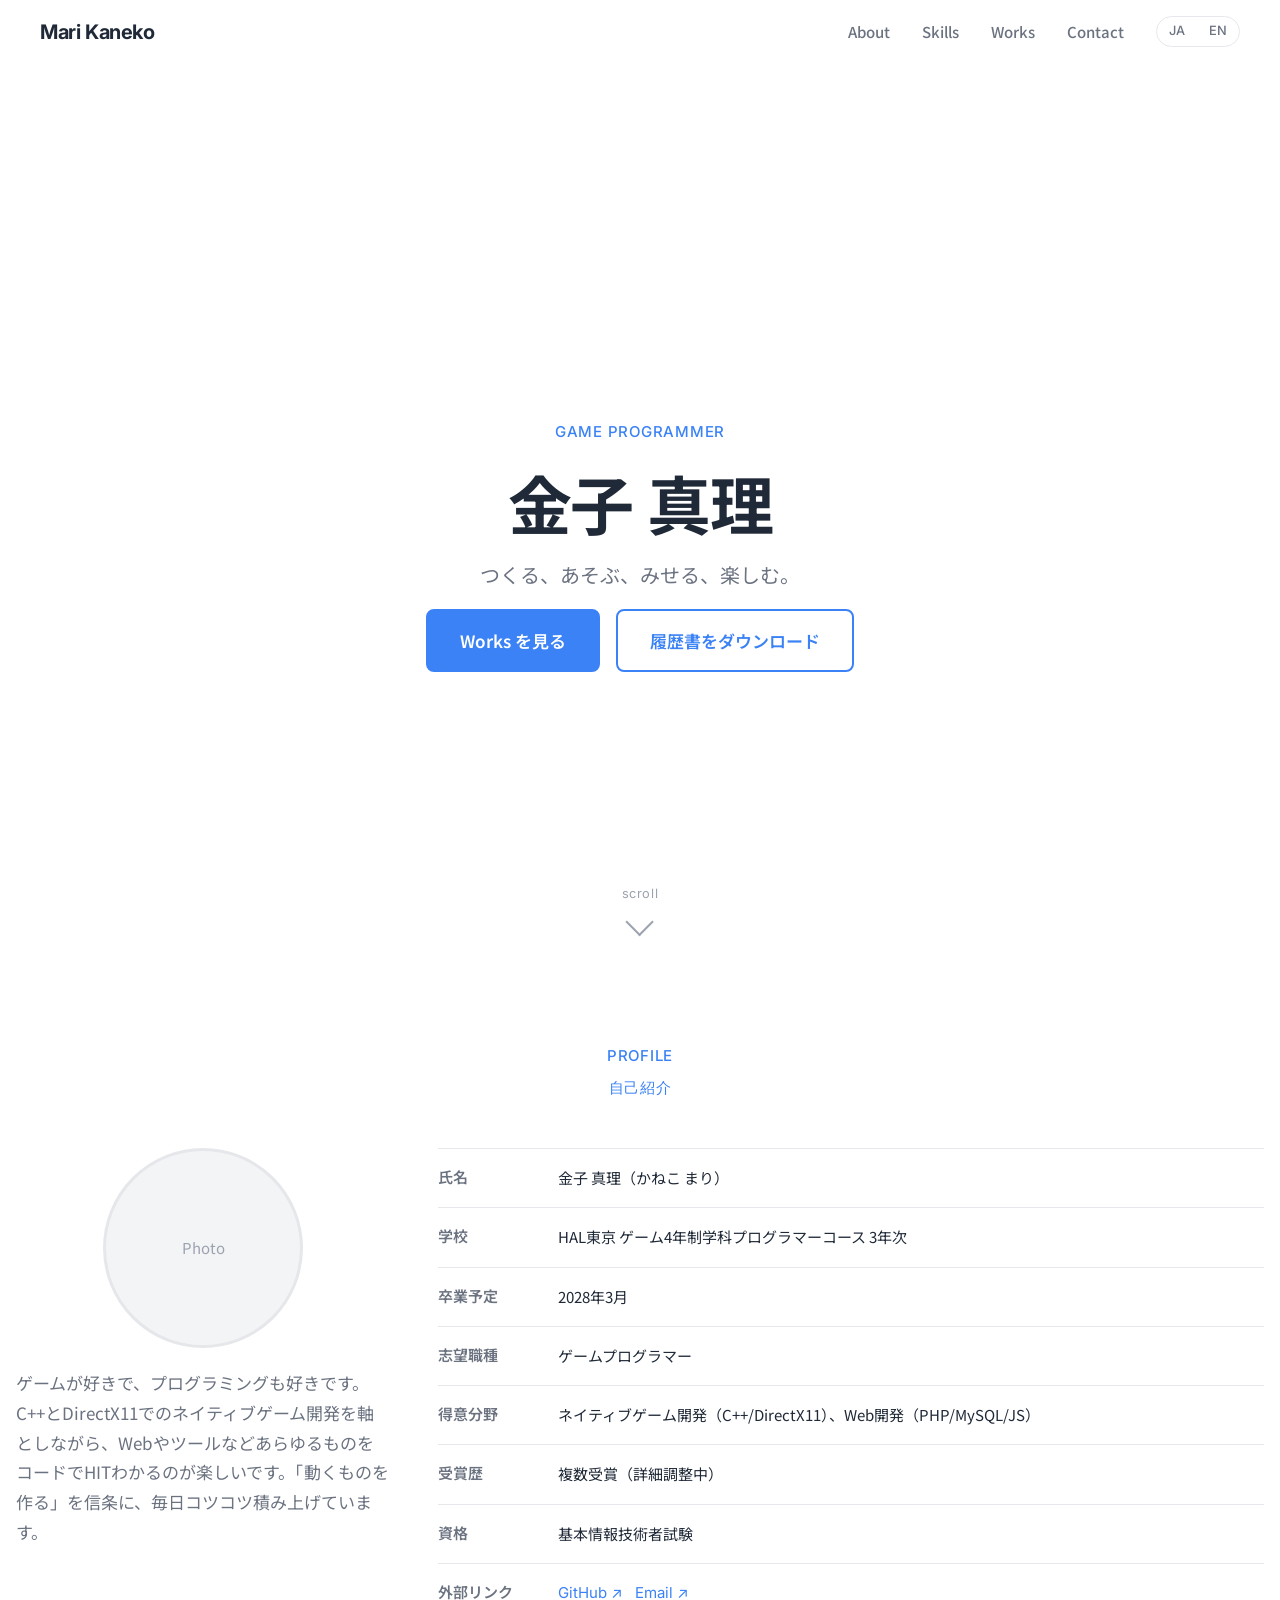
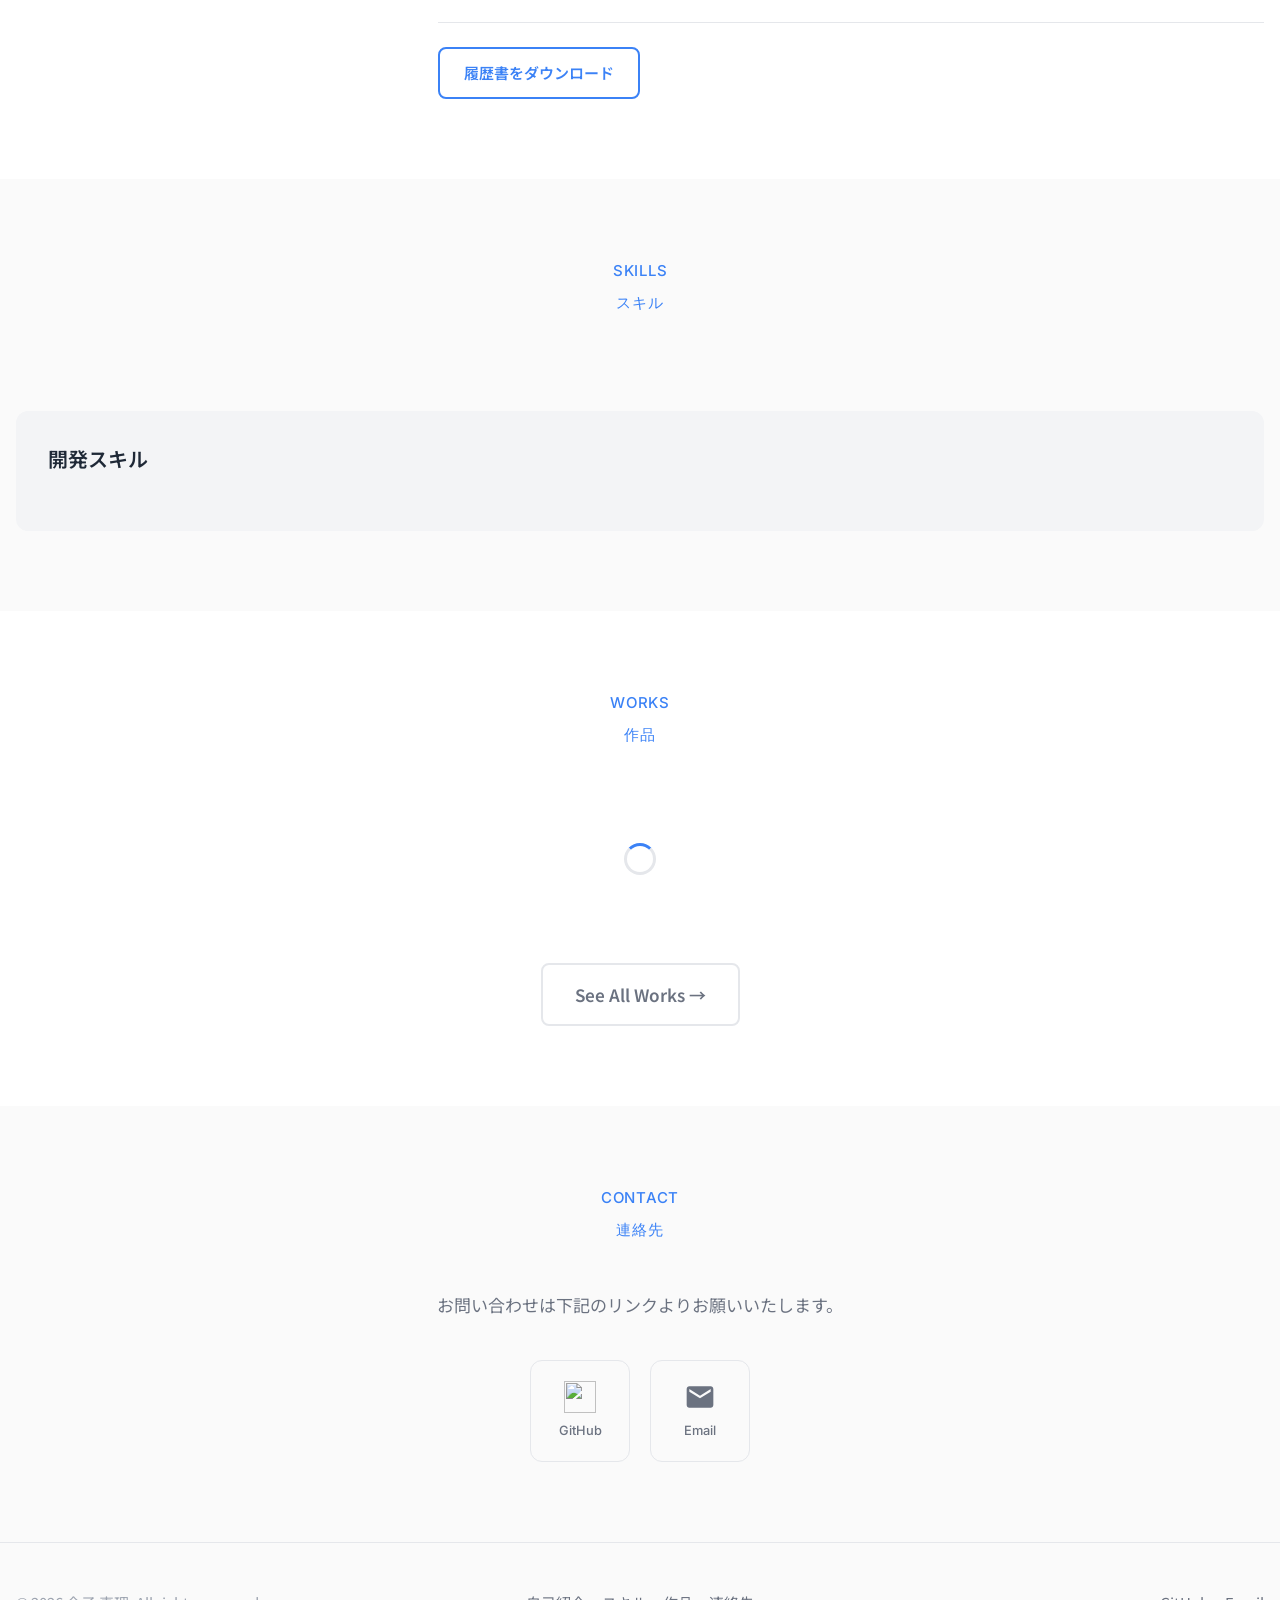
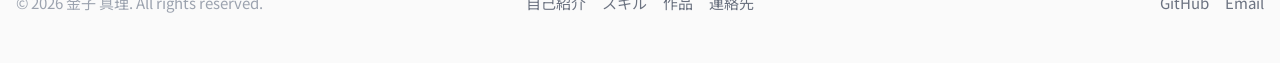
==== commit 66c4674e: "・バー修正" ====
--- a/index.html
+++ b/index.html
@@ -47,10 +47,10 @@
       <a class="site-header__logo" href="index.html" aria-label="金子 真理 ポートフォリオ トップ">Mari Kaneko</a>
 
       <nav class="site-nav" aria-label="グローバルナビゲーション">
-        <a class="site-nav__link" href="#about"   data-i18n="nav.about">自己紹介</a>
-        <a class="site-nav__link" href="#skills"  data-i18n="nav.skills">スキル</a>
-        <a class="site-nav__link" href="#works"   data-i18n="nav.works">作品</a>
-        <a class="site-nav__link" href="#contact" data-i18n="nav.contact">連絡先</a>
+        <a class="site-nav__link" href="#about"   data-i18n="nav.about">About</a>
+        <a class="site-nav__link" href="#skills"  data-i18n="nav.skills">Skills</a>
+        <a class="site-nav__link" href="#works"   data-i18n="nav.works">Works</a>
+        <a class="site-nav__link" href="#contact" data-i18n="nav.contact">Contact</a>
 
         <div class="lang-toggle" role="group" aria-label="言語切替">
           <button class="lang-toggle__btn" data-lang="ja" aria-pressed="true">JA</button>
@@ -72,10 +72,10 @@
     <div class="drawer__panel">
       <button class="drawer__close" aria-label="メニューを閉じる">✕</button>
       <nav class="drawer__nav" aria-label="モバイルナビゲーション">
-        <a class="drawer__nav-link" href="#about"   data-i18n="nav.about">自己紹介</a>
-        <a class="drawer__nav-link" href="#skills"  data-i18n="nav.skills">スキル</a>
-        <a class="drawer__nav-link" href="#works"   data-i18n="nav.works">作品</a>
-        <a class="drawer__nav-link" href="#contact" data-i18n="nav.contact">連絡先</a>
+        <a class="drawer__nav-link" href="#about"   data-i18n="nav.about">About</a>
+        <a class="drawer__nav-link" href="#skills"  data-i18n="nav.skills">Skills</a>
+        <a class="drawer__nav-link" href="#works"   data-i18n="nav.works">Works</a>
+        <a class="drawer__nav-link" href="#contact" data-i18n="nav.contact">Contact</a>
       </nav>
       <div class="lang-toggle" role="group" aria-label="言語切替">
         <button class="lang-toggle__btn" data-lang="ja">JA</button>
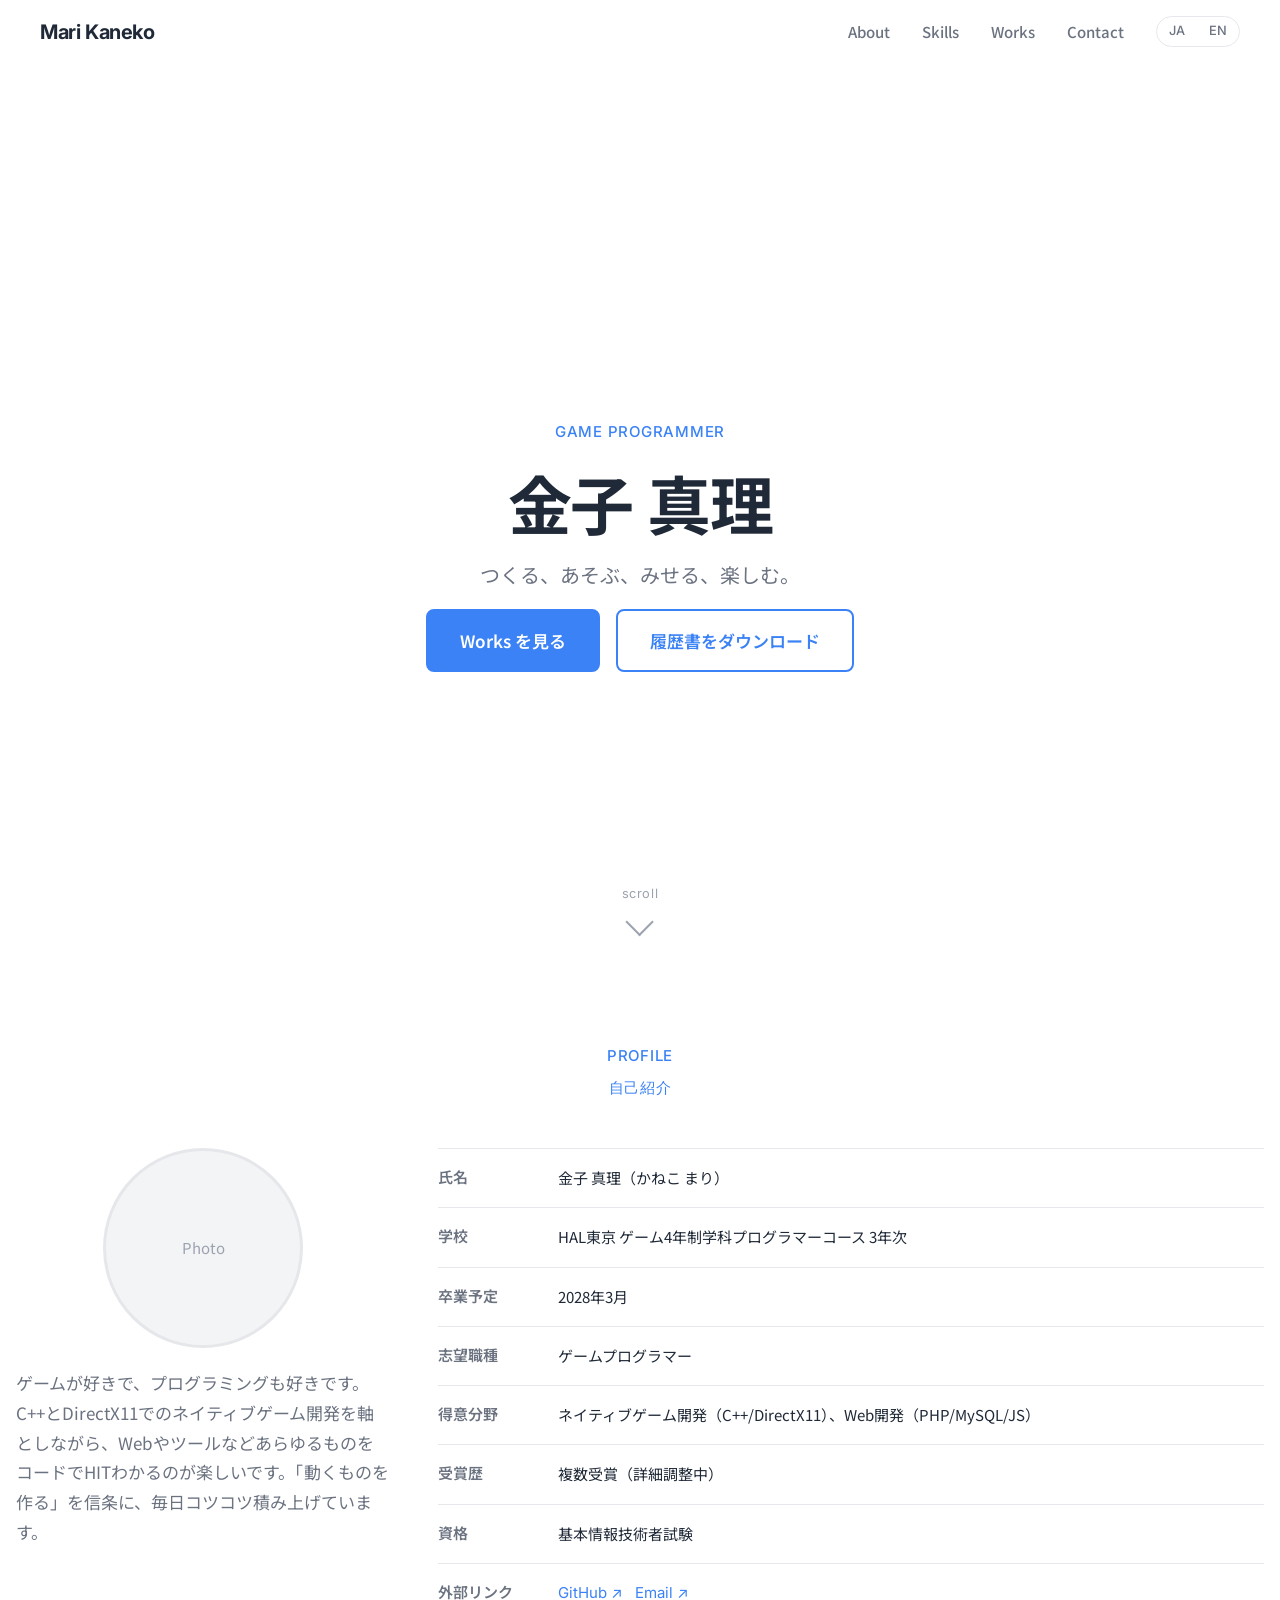
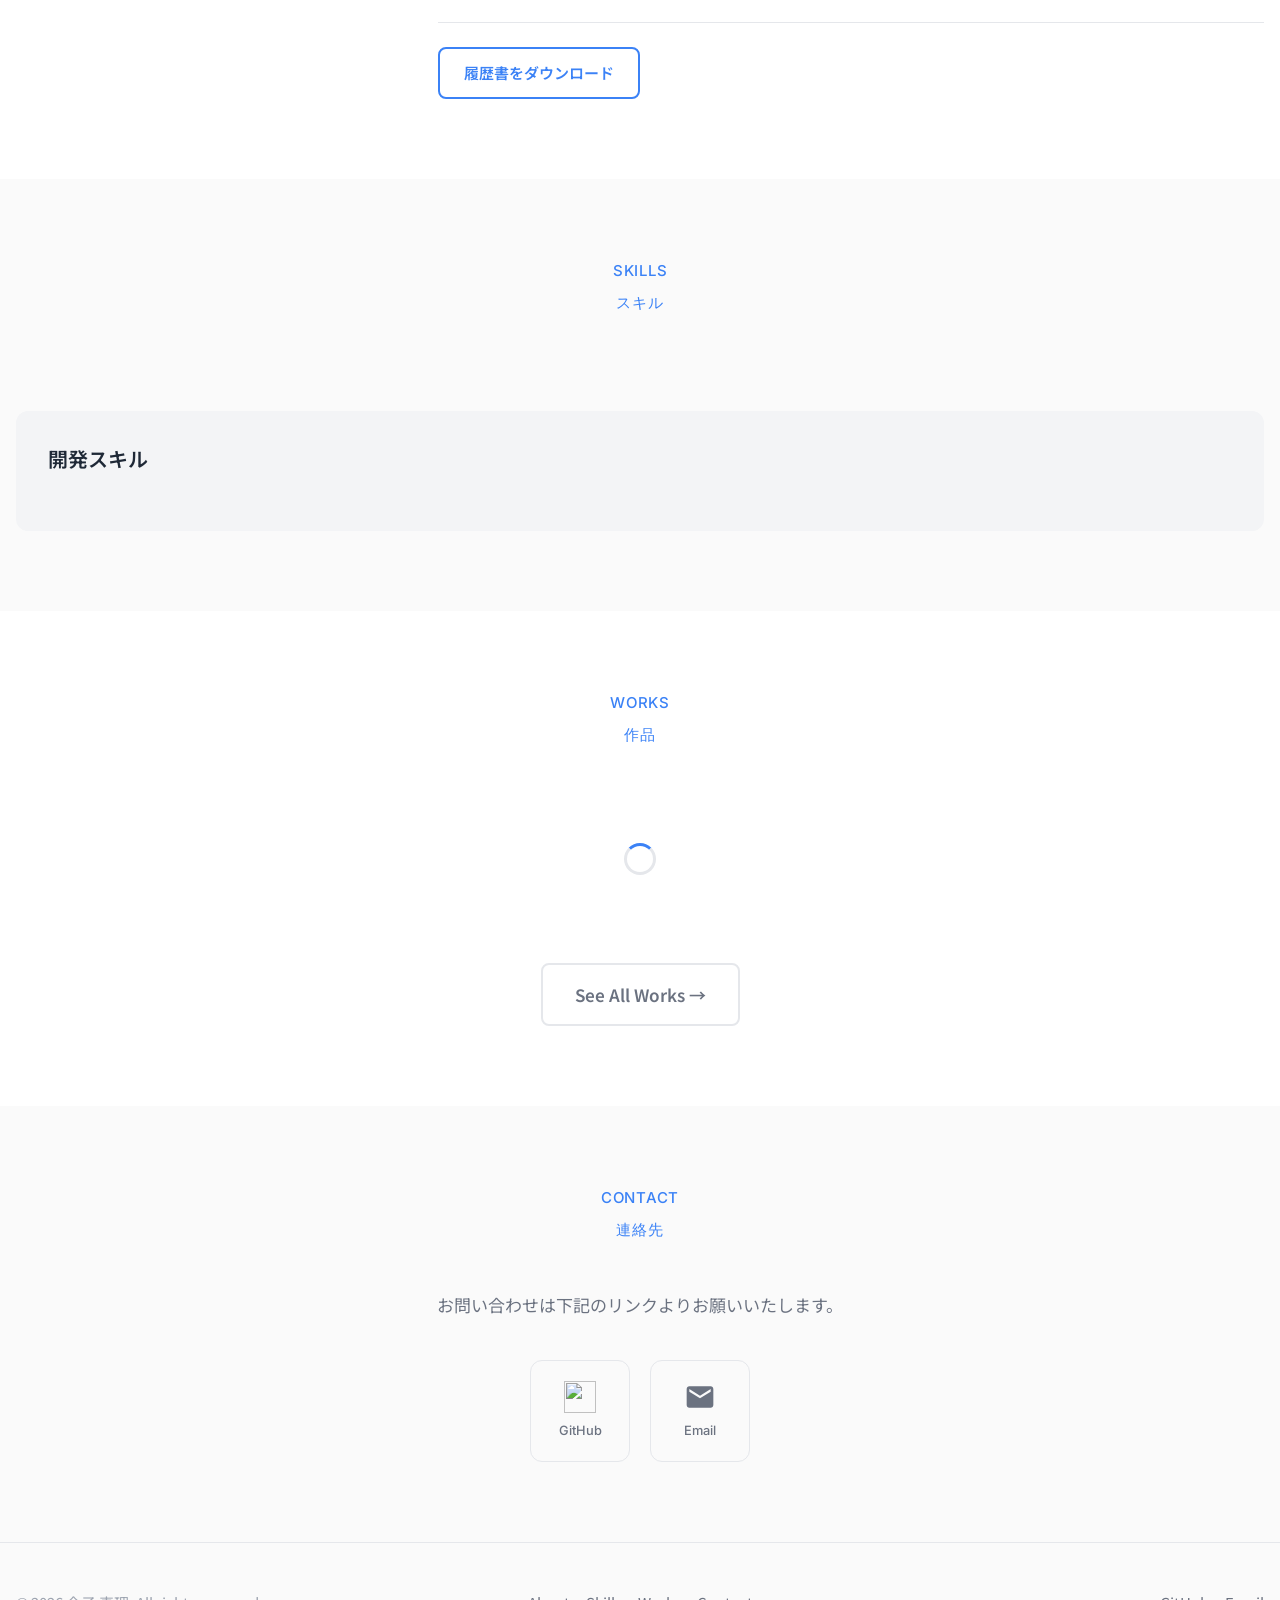
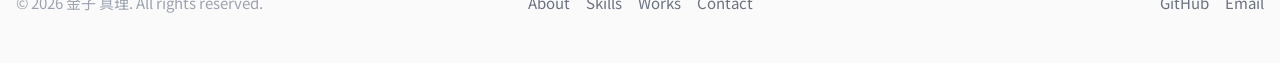
==== commit d5d79e83: "・フッター修正" ====
--- a/index.html
+++ b/index.html
@@ -259,10 +259,10 @@
           <span data-i18n="footer.copyright">© 2026 金子 真理. All rights reserved.</span>
         </p>
         <nav class="site-footer__links" aria-label="フッターナビゲーション">
-          <a class="site-footer__link" href="#about"   data-i18n="nav.about">自己紹介</a>
-          <a class="site-footer__link" href="#skills"  data-i18n="nav.skills">スキル</a>
-          <a class="site-footer__link" href="#works"   data-i18n="nav.works">作品</a>
-          <a class="site-footer__link" href="#contact" data-i18n="nav.contact">連絡先</a>
+          <a class="site-footer__link" href="#about"   data-i18n="nav.about">About</a>
+          <a class="site-footer__link" href="#skills"  data-i18n="nav.skills">Skills</a>
+          <a class="site-footer__link" href="#works"   data-i18n="nav.works">Works</a>
+          <a class="site-footer__link" href="#contact" data-i18n="nav.contact">Contact</a>
         </nav>
         <div class="site-footer__social" aria-label="ソーシャルリンク">
           <a class="site-footer__link" href="https://github.com/Planetalize" target="_blank" rel="noopener" aria-label="GitHub">
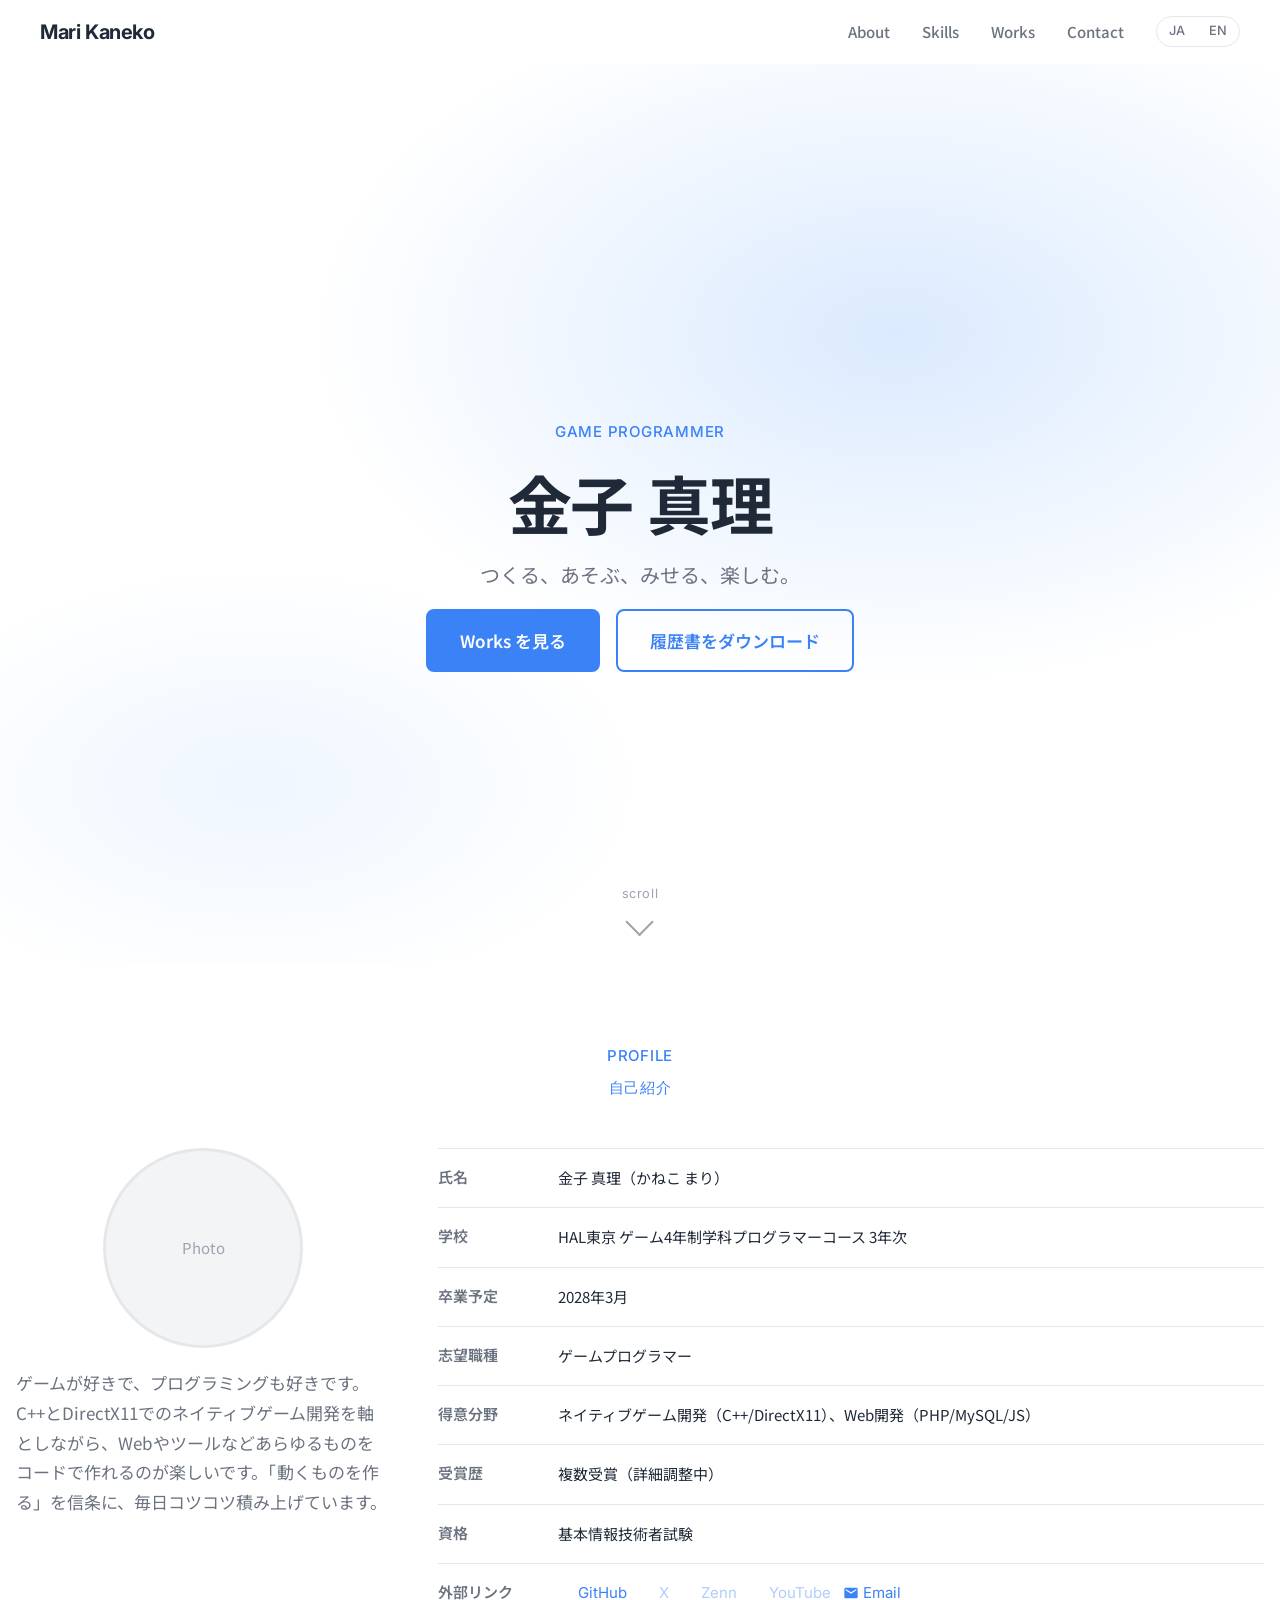
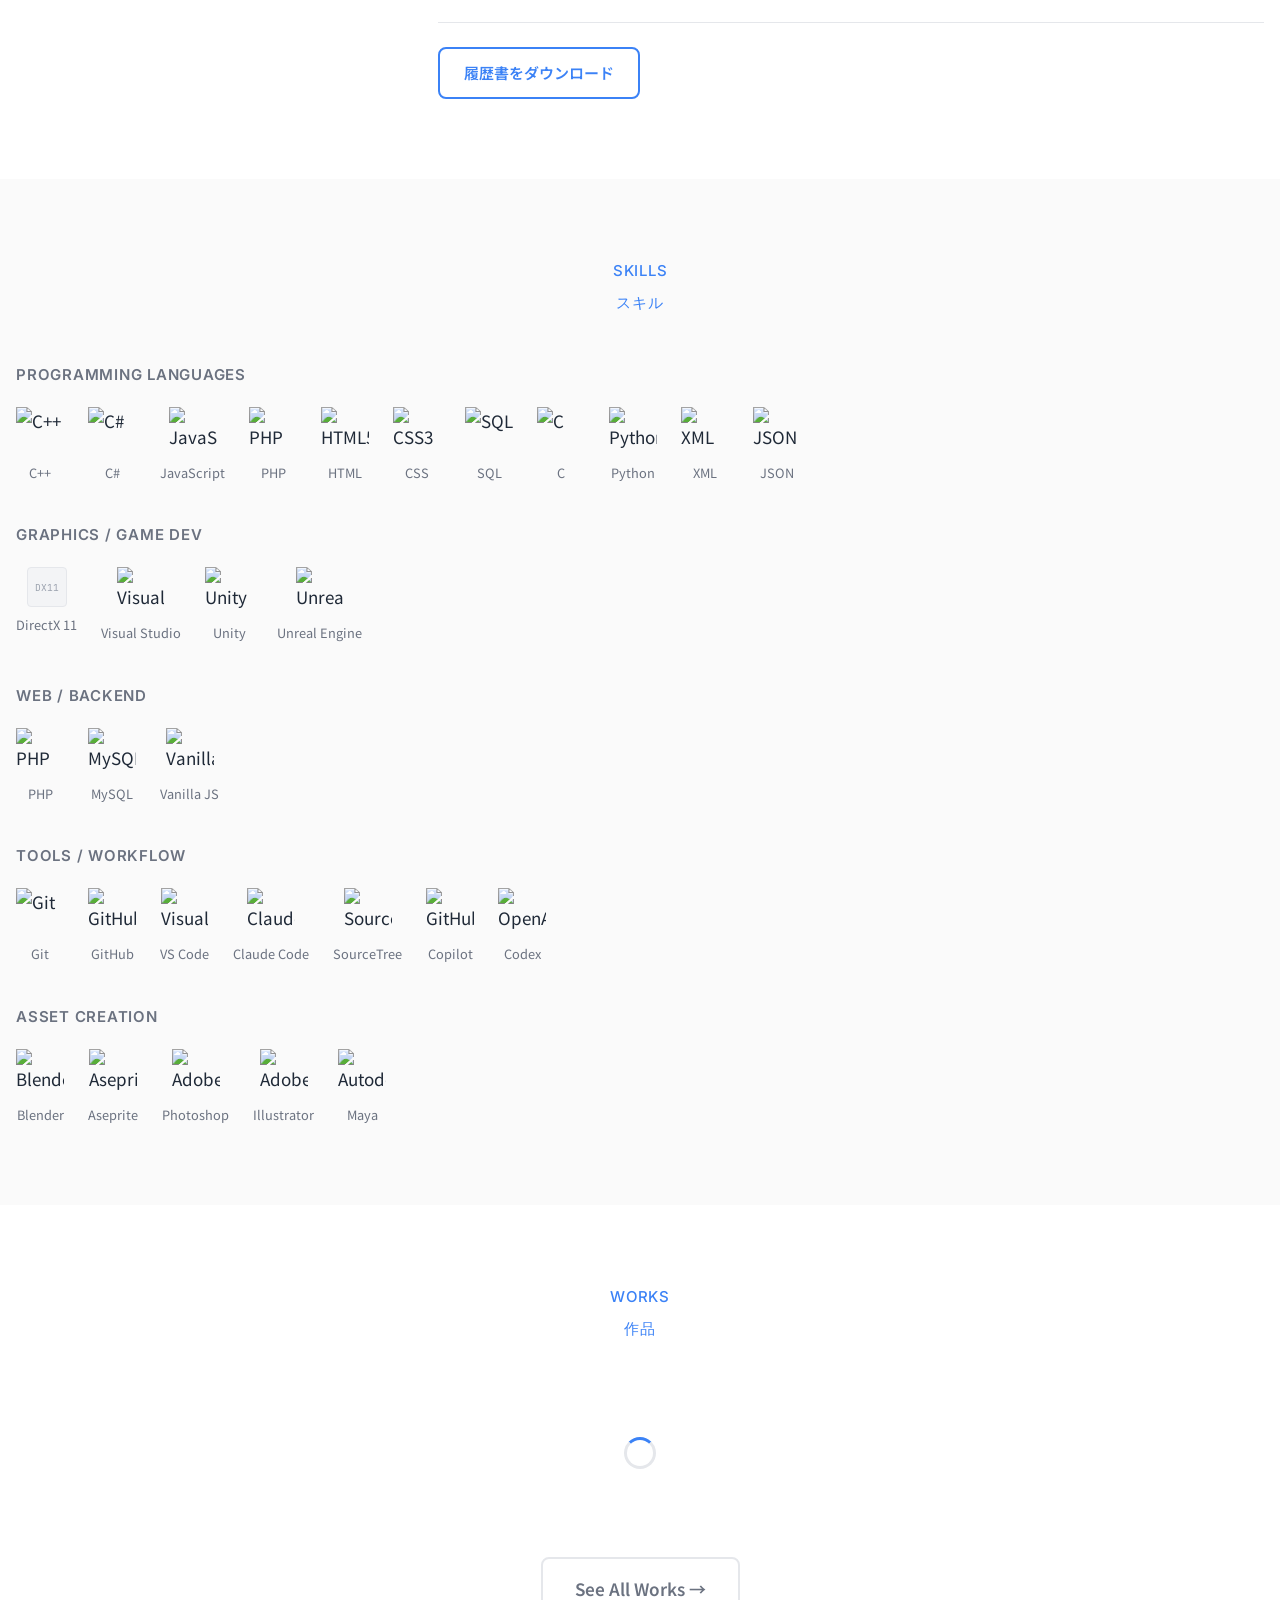
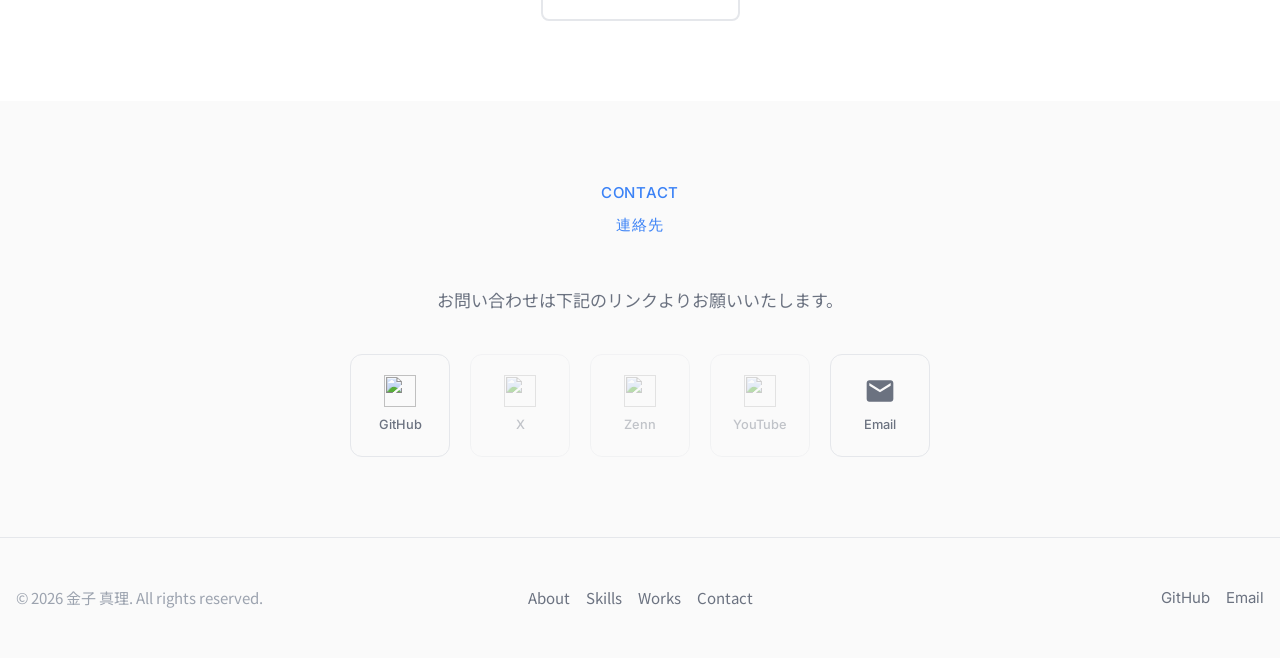
==== commit 816f02f9: "・アイコン追加" ====
--- a/index.html
+++ b/index.html
@@ -120,7 +120,7 @@
               <span>Photo</span>
             </div>
             <p class="about__bio" data-i18n="about.bio">
-              ゲームが好きで、プログラミングも好きです。C++とDirectX11でのネイティブゲーム開発を軸としながら、WebやツールなどあらゆるものをコードでHITわかるのが楽しいです。「動くものを作る」を信条に、毎日コツコツ積み上げています。
+              ゲームが好きで、プログラミングも好きです。C++とDirectX11でのネイティブゲーム開発を軸としながら、Webやツールなどあらゆるものをコードで作れるのが楽しいです。「動くものを作る」を信条に、毎日コツコツ積み上げています。
             </p>
           </div>
 
@@ -160,11 +160,28 @@
                   <th data-i18n="about.label_links">外部リンク</th>
                   <td>
                     <div class="about__links">
-                      <a class="about__ext-link" href="https://github.com/Planetalize" target="_blank" rel="noopener">
-                        GitHub ↗
+                      <a class="about__ext-link" href="https://github.com/Planetalize" target="_blank" rel="noopener" aria-label="GitHub（新しいタブで開く）">
+                        <img src="https://cdn.jsdelivr.net/gh/devicons/devicon@latest/icons/github/github-original.svg" width="16" height="16" alt="" loading="lazy">
+                        GitHub
                       </a>
-                      <a class="about__ext-link" href="mailto:hitowa1100@gmail.com">
-                        Email ↗
+                      <!-- X（旧 Twitter）: URL 確定後に差し替え -->
+                      <a class="about__ext-link about__ext-link--placeholder" href="#" aria-label="X（準備中）" aria-disabled="true" tabindex="-1" style="opacity:.4;pointer-events:none;">
+                        <img src="https://cdn.simpleicons.org/x/1F2937" width="16" height="16" alt="" loading="lazy">
+                        X
+                      </a>
+                      <!-- Zenn: URL 確定後に差し替え -->
+                      <a class="about__ext-link about__ext-link--placeholder" href="#" aria-label="Zenn（準備中）" aria-disabled="true" tabindex="-1" style="opacity:.4;pointer-events:none;">
+                        <img src="https://cdn.simpleicons.org/zenn/3EA8FF" width="16" height="16" alt="" loading="lazy">
+                        Zenn
+                      </a>
+                      <!-- YouTube: URL 確定後に差し替え -->
+                      <a class="about__ext-link about__ext-link--placeholder" href="#" aria-label="YouTube（準備中）" aria-disabled="true" tabindex="-1" style="opacity:.4;pointer-events:none;">
+                        <img src="https://cdn.simpleicons.org/youtube/FF0000" width="16" height="16" alt="" loading="lazy">
+                        YouTube
+                      </a>
+                      <a class="about__ext-link" href="mailto:hitowa1100@gmail.com" aria-label="メールを送る">
+                        <svg width="16" height="16" viewBox="0 0 24 24" fill="currentColor" aria-hidden="true"><path d="M20 4H4c-1.1 0-2 .9-2 2v12c0 1.1.9 2 2 2h16c1.1 0 2-.9 2-2V6c0-1.1-.9-2-2-2zm0 4-8 5-8-5V6l8 5 8-5v2z"/></svg>
+                        Email
                       </a>
                     </div>
                   </td>
@@ -191,16 +208,165 @@
         </h2>
 
         <div class="skills__categories" id="skills-categories">
-          <!-- JS で動的生成 -->
-        </div>
-
-        <!-- Skill levels -->
-        <div class="skills__levels">
-          <h3 class="skills__levels-heading" data-i18n="skills.levels_heading">開発スキル</h3>
-          <div id="skill-levels-list">
-            <!-- JS で動的生成 -->
-          </div>
-        </div>
+
+          <!-- Programming Languages -->
+          <div class="skill-category">
+            <h3 class="skills__category-name" data-i18n="skills.categories.languages">Programming Languages</h3>
+            <ul class="skills__icons" role="list">
+              <li class="skill-icon" title="C++">
+                <img class="skill-icon__img" src="https://cdn.jsdelivr.net/gh/devicons/devicon@latest/icons/cplusplus/cplusplus-original.svg" alt="C++" loading="lazy">
+                <span class="skill-icon__label">C++</span>
+              </li>
+              <li class="skill-icon" title="C#">
+                <img class="skill-icon__img" src="https://cdn.jsdelivr.net/gh/devicons/devicon@latest/icons/csharp/csharp-original.svg" alt="C#" loading="lazy">
+                <span class="skill-icon__label">C#</span>
+              </li>
+              <li class="skill-icon" title="JavaScript">
+                <img class="skill-icon__img" src="https://cdn.jsdelivr.net/gh/devicons/devicon@latest/icons/javascript/javascript-original.svg" alt="JavaScript" loading="lazy">
+                <span class="skill-icon__label">JavaScript</span>
+              </li>
+              <li class="skill-icon" title="PHP">
+                <img class="skill-icon__img" src="https://cdn.jsdelivr.net/gh/devicons/devicon@latest/icons/php/php-original.svg" alt="PHP" loading="lazy">
+                <span class="skill-icon__label">PHP</span>
+              </li>
+              <li class="skill-icon" title="HTML5">
+                <img class="skill-icon__img" src="https://cdn.jsdelivr.net/gh/devicons/devicon@latest/icons/html5/html5-original.svg" alt="HTML5" loading="lazy">
+                <span class="skill-icon__label">HTML</span>
+              </li>
+              <li class="skill-icon" title="CSS3">
+                <img class="skill-icon__img" src="https://cdn.jsdelivr.net/gh/devicons/devicon@latest/icons/css3/css3-original.svg" alt="CSS3" loading="lazy">
+                <span class="skill-icon__label">CSS</span>
+              </li>
+              <li class="skill-icon" title="SQL">
+                <img class="skill-icon__img" src="https://cdn.jsdelivr.net/gh/devicons/devicon@latest/icons/mysql/mysql-original.svg" alt="SQL" loading="lazy">
+                <span class="skill-icon__label">SQL</span>
+              </li>
+              <li class="skill-icon" title="C">
+                <img class="skill-icon__img" src="https://cdn.jsdelivr.net/gh/devicons/devicon@latest/icons/c/c-original.svg" alt="C" loading="lazy">
+                <span class="skill-icon__label">C</span>
+              </li>
+              <li class="skill-icon" title="Python">
+                <img class="skill-icon__img" src="https://cdn.jsdelivr.net/gh/devicons/devicon@latest/icons/python/python-original.svg" alt="Python" loading="lazy">
+                <span class="skill-icon__label">Python</span>
+              </li>
+              <li class="skill-icon" title="XML">
+                <img class="skill-icon__img" src="https://cdn.jsdelivr.net/gh/devicons/devicon@latest/icons/xml/xml-original.svg" alt="XML" loading="lazy">
+                <span class="skill-icon__label">XML</span>
+              </li>
+              <li class="skill-icon" title="JSON">
+                <img class="skill-icon__img" src="https://cdn.jsdelivr.net/gh/devicons/devicon@latest/icons/json/json-original.svg" alt="JSON" loading="lazy">
+                <span class="skill-icon__label">JSON</span>
+              </li>
+            </ul>
+          </div>
+
+          <!-- Graphics / Game Dev -->
+          <div class="skill-category">
+            <h3 class="skills__category-name" data-i18n="skills.categories.game_dev">Graphics / Game Dev</h3>
+            <ul class="skills__icons" role="list">
+              <li class="skill-icon" title="DirectX 11">
+                <!-- DirectX: 自作SVG配置予定 → フォールバックテキスト -->
+                <span class="skill-icon__img skill-icon__img--text" aria-hidden="true"
+                      style="display:flex;align-items:center;justify-content:center;width:40px;height:40px;background:var(--color-bg-muted);border:1px solid var(--color-border);border-radius:4px;font-size:0.6rem;font-family:var(--font-mono);color:var(--color-text-muted);">DX11</span>
+                <span class="skill-icon__label">DirectX 11</span>
+              </li>
+              <li class="skill-icon" title="Visual Studio 2022">
+                <img class="skill-icon__img" src="https://cdn.jsdelivr.net/gh/devicons/devicon@latest/icons/visualstudio/visualstudio-plain.svg" alt="Visual Studio 2022" loading="lazy">
+                <span class="skill-icon__label">Visual Studio</span>
+              </li>
+              <li class="skill-icon" title="Unity">
+                <img class="skill-icon__img" src="https://cdn.jsdelivr.net/gh/devicons/devicon@latest/icons/unity/unity-original.svg" alt="Unity" loading="lazy">
+                <span class="skill-icon__label">Unity</span>
+              </li>
+              <li class="skill-icon" title="Unreal Engine">
+                <img class="skill-icon__img" src="https://cdn.jsdelivr.net/gh/devicons/devicon@latest/icons/unrealengine/unrealengine-original.svg" alt="Unreal Engine" loading="lazy">
+                <span class="skill-icon__label">Unreal Engine</span>
+              </li>
+            </ul>
+          </div>
+
+          <!-- Web / Backend -->
+          <div class="skill-category">
+            <h3 class="skills__category-name" data-i18n="skills.categories.web">Web / Backend</h3>
+            <ul class="skills__icons" role="list">
+              <li class="skill-icon" title="PHP">
+                <img class="skill-icon__img" src="https://cdn.jsdelivr.net/gh/devicons/devicon@latest/icons/php/php-original.svg" alt="PHP" loading="lazy">
+                <span class="skill-icon__label">PHP</span>
+              </li>
+              <li class="skill-icon" title="MySQL">
+                <img class="skill-icon__img" src="https://cdn.jsdelivr.net/gh/devicons/devicon@latest/icons/mysql/mysql-original.svg" alt="MySQL" loading="lazy">
+                <span class="skill-icon__label">MySQL</span>
+              </li>
+              <li class="skill-icon" title="Vanilla JavaScript">
+                <img class="skill-icon__img" src="https://cdn.jsdelivr.net/gh/devicons/devicon@latest/icons/javascript/javascript-original.svg" alt="Vanilla JavaScript" loading="lazy">
+                <span class="skill-icon__label">Vanilla JS</span>
+              </li>
+            </ul>
+          </div>
+
+          <!-- Tools / Workflow -->
+          <div class="skill-category">
+            <h3 class="skills__category-name" data-i18n="skills.categories.tools">Tools / Workflow</h3>
+            <ul class="skills__icons" role="list">
+              <li class="skill-icon" title="Git">
+                <img class="skill-icon__img" src="https://cdn.jsdelivr.net/gh/devicons/devicon@latest/icons/git/git-original.svg" alt="Git" loading="lazy">
+                <span class="skill-icon__label">Git</span>
+              </li>
+              <li class="skill-icon" title="GitHub">
+                <img class="skill-icon__img" src="https://cdn.jsdelivr.net/gh/devicons/devicon@latest/icons/github/github-original.svg" alt="GitHub" loading="lazy">
+                <span class="skill-icon__label">GitHub</span>
+              </li>
+              <li class="skill-icon" title="Visual Studio Code">
+                <img class="skill-icon__img" src="https://cdn.jsdelivr.net/gh/devicons/devicon@latest/icons/vscode/vscode-original.svg" alt="Visual Studio Code" loading="lazy">
+                <span class="skill-icon__label">VS Code</span>
+              </li>
+              <li class="skill-icon" title="Claude Code">
+                <img class="skill-icon__img" src="https://cdn.simpleicons.org/anthropic/1F2937" alt="Claude Code" loading="lazy">
+                <span class="skill-icon__label">Claude Code</span>
+              </li>
+              <li class="skill-icon" title="SourceTree">
+                <img class="skill-icon__img" src="https://cdn.simpleicons.org/sourcetree/0052CC" alt="SourceTree" loading="lazy">
+                <span class="skill-icon__label">SourceTree</span>
+              </li>
+              <li class="skill-icon" title="GitHub Copilot">
+                <img class="skill-icon__img" src="https://cdn.simpleicons.org/githubcopilot/1F2937" alt="GitHub Copilot" loading="lazy">
+                <span class="skill-icon__label">Copilot</span>
+              </li>
+              <li class="skill-icon" title="OpenAI Codex">
+                <img class="skill-icon__img" src="https://cdn.simpleicons.org/openai/1F2937" alt="OpenAI Codex" loading="lazy">
+                <span class="skill-icon__label">Codex</span>
+              </li>
+            </ul>
+          </div>
+
+          <!-- Asset Creation -->
+          <div class="skill-category">
+            <h3 class="skills__category-name" data-i18n="skills.categories.assets">Asset Creation</h3>
+            <ul class="skills__icons" role="list">
+              <li class="skill-icon" title="Blender">
+                <img class="skill-icon__img" src="https://cdn.jsdelivr.net/gh/devicons/devicon@latest/icons/blender/blender-original.svg" alt="Blender" loading="lazy">
+                <span class="skill-icon__label">Blender</span>
+              </li>
+              <li class="skill-icon" title="Aseprite">
+                <img class="skill-icon__img" src="https://cdn.simpleicons.org/aseprite/1F2937" alt="Aseprite" loading="lazy">
+                <span class="skill-icon__label">Aseprite</span>
+              </li>
+              <li class="skill-icon" title="Adobe Photoshop">
+                <img class="skill-icon__img" src="https://cdn.jsdelivr.net/gh/devicons/devicon@latest/icons/photoshop/photoshop-plain.svg" alt="Adobe Photoshop" loading="lazy">
+                <span class="skill-icon__label">Photoshop</span>
+              </li>
+              <li class="skill-icon" title="Adobe Illustrator">
+                <img class="skill-icon__img" src="https://cdn.jsdelivr.net/gh/devicons/devicon@latest/icons/illustrator/illustrator-plain.svg" alt="Adobe Illustrator" loading="lazy">
+                <span class="skill-icon__label">Illustrator</span>
+              </li>
+              <li class="skill-icon" title="Autodesk Maya">
+                <img class="skill-icon__img" src="https://cdn.jsdelivr.net/gh/devicons/devicon@latest/icons/maya/maya-original.svg" alt="Autodesk Maya" loading="lazy">
+                <span class="skill-icon__label">Maya</span>
+              </li>
+            </ul>
+          </div>
+
+        </div><!-- /.skills__categories -->
       </div>
     </section>
 
@@ -235,11 +401,26 @@
         </p>
 
         <div class="contact__links">
-          <a class="contact__link" href="https://github.com/Planetalize" target="_blank" rel="noopener" aria-label="GitHub">
-            <img class="contact__link-icon" src="https://cdn.jsdelivr.net/gh/devicons/devicon/icons/github/github-original.svg" alt="" loading="lazy">
+          <a class="contact__link" href="https://github.com/Planetalize" target="_blank" rel="noopener" aria-label="GitHub（新しいタブで開く）">
+            <img class="contact__link-icon" src="https://cdn.jsdelivr.net/gh/devicons/devicon@latest/icons/github/github-original.svg" alt="" loading="lazy">
             <span class="contact__link-label en">GitHub</span>
           </a>
-          <a class="contact__link" href="mailto:hitowa1100@gmail.com" aria-label="Email">
+          <!-- X: URL 確定後に href を差し替え -->
+          <span class="contact__link" aria-label="X（準備中）" style="opacity:.4;cursor:default;">
+            <img class="contact__link-icon" src="https://cdn.simpleicons.org/x/1F2937" alt="" loading="lazy">
+            <span class="contact__link-label en">X</span>
+          </span>
+          <!-- Zenn: URL 確定後に差し替え -->
+          <span class="contact__link" aria-label="Zenn（準備中）" style="opacity:.4;cursor:default;">
+            <img class="contact__link-icon" src="https://cdn.simpleicons.org/zenn/3EA8FF" alt="" loading="lazy">
+            <span class="contact__link-label en">Zenn</span>
+          </span>
+          <!-- YouTube: URL 確定後に差し替え -->
+          <span class="contact__link" aria-label="YouTube（準備中）" style="opacity:.4;cursor:default;">
+            <img class="contact__link-icon" src="https://cdn.simpleicons.org/youtube/FF0000" alt="" loading="lazy">
+            <span class="contact__link-label en">YouTube</span>
+          </span>
+          <a class="contact__link" href="mailto:hitowa1100@gmail.com" aria-label="メールを送る">
             <svg class="contact__link-icon--svg" viewBox="0 0 24 24" xmlns="http://www.w3.org/2000/svg" aria-hidden="true">
               <path d="M20 4H4c-1.1 0-2 .9-2 2v12c0 1.1.9 2 2 2h16c1.1 0 2-.9 2-2V6c0-1.1-.9-2-2-2zm0 4-8 5-8-5V6l8 5 8-5v2z"/>
             </svg>
@@ -265,12 +446,8 @@
           <a class="site-footer__link" href="#contact" data-i18n="nav.contact">Contact</a>
         </nav>
         <div class="site-footer__social" aria-label="ソーシャルリンク">
-          <a class="site-footer__link" href="https://github.com/Planetalize" target="_blank" rel="noopener" aria-label="GitHub">
-            GitHub
-          </a>
-          <a class="site-footer__link" href="mailto:hitowa1100@gmail.com" aria-label="Email">
-            Email
-          </a>
+          <a class="site-footer__link en" href="https://github.com/Planetalize" target="_blank" rel="noopener" aria-label="GitHub">GitHub</a>
+          <a class="site-footer__link en" href="mailto:hitowa1100@gmail.com" aria-label="Email">Email</a>
         </div>
       </div>
     </div>
--- a/css/sections.css
+++ b/css/sections.css
@@ -13,6 +13,11 @@
   overflow: hidden;
   padding: var(--space-20) var(--space-6);
   padding-top: calc(var(--header-height-sp) + var(--space-20));
+  /* CSS-only subtle gradient background */
+  background:
+    radial-gradient(ellipse 70% 60% at 70% 30%, var(--color-accent-soft) 0%, transparent 65%),
+    radial-gradient(ellipse 50% 40% at 20% 80%, #EFF6FF 0%, transparent 60%),
+    var(--color-bg);
 }
 
 #hero-canvas {
@@ -390,3 +395,55 @@
   color: var(--color-text-secondary);
   font-weight: var(--fw-medium);
 }
+
+/* ── Skill icon (補足) ── */
+.skill-icon--fallback .skill-icon__img {
+  display: flex;
+  align-items: center;
+  justify-content: center;
+  width: 40px;
+  height: 40px;
+  background: var(--color-bg-muted);
+  border: 1px solid var(--color-border);
+  border-radius: var(--radius-sm);
+  font-size: var(--fs-xs);
+  font-family: var(--font-mono);
+  color: var(--color-text-muted);
+  text-align: center;
+}
+
+@media (min-width: 1024px) {
+  .skill-icon--fallback .skill-icon__img {
+    width: 48px;
+    height: 48px;
+  }
+}
+
+/* ── Skill level モバイル対応 ── */
+@media (max-width: 599px) {
+  .skill-level {
+    grid-template-columns: 1fr auto;
+    grid-template-rows: auto auto auto;
+  }
+
+  .skill-level__label {
+    grid-column: 1;
+    grid-row: 1;
+  }
+
+  .skill-level__stars {
+    grid-column: 2;
+    grid-row: 1;
+  }
+
+  .skill-level__bar {
+    grid-column: 1 / 3;
+    grid-row: 2;
+  }
+
+  .skill-level__desc {
+    grid-column: 1 / 3;
+    grid-row: 3;
+    margin-top: 0;
+  }
+}
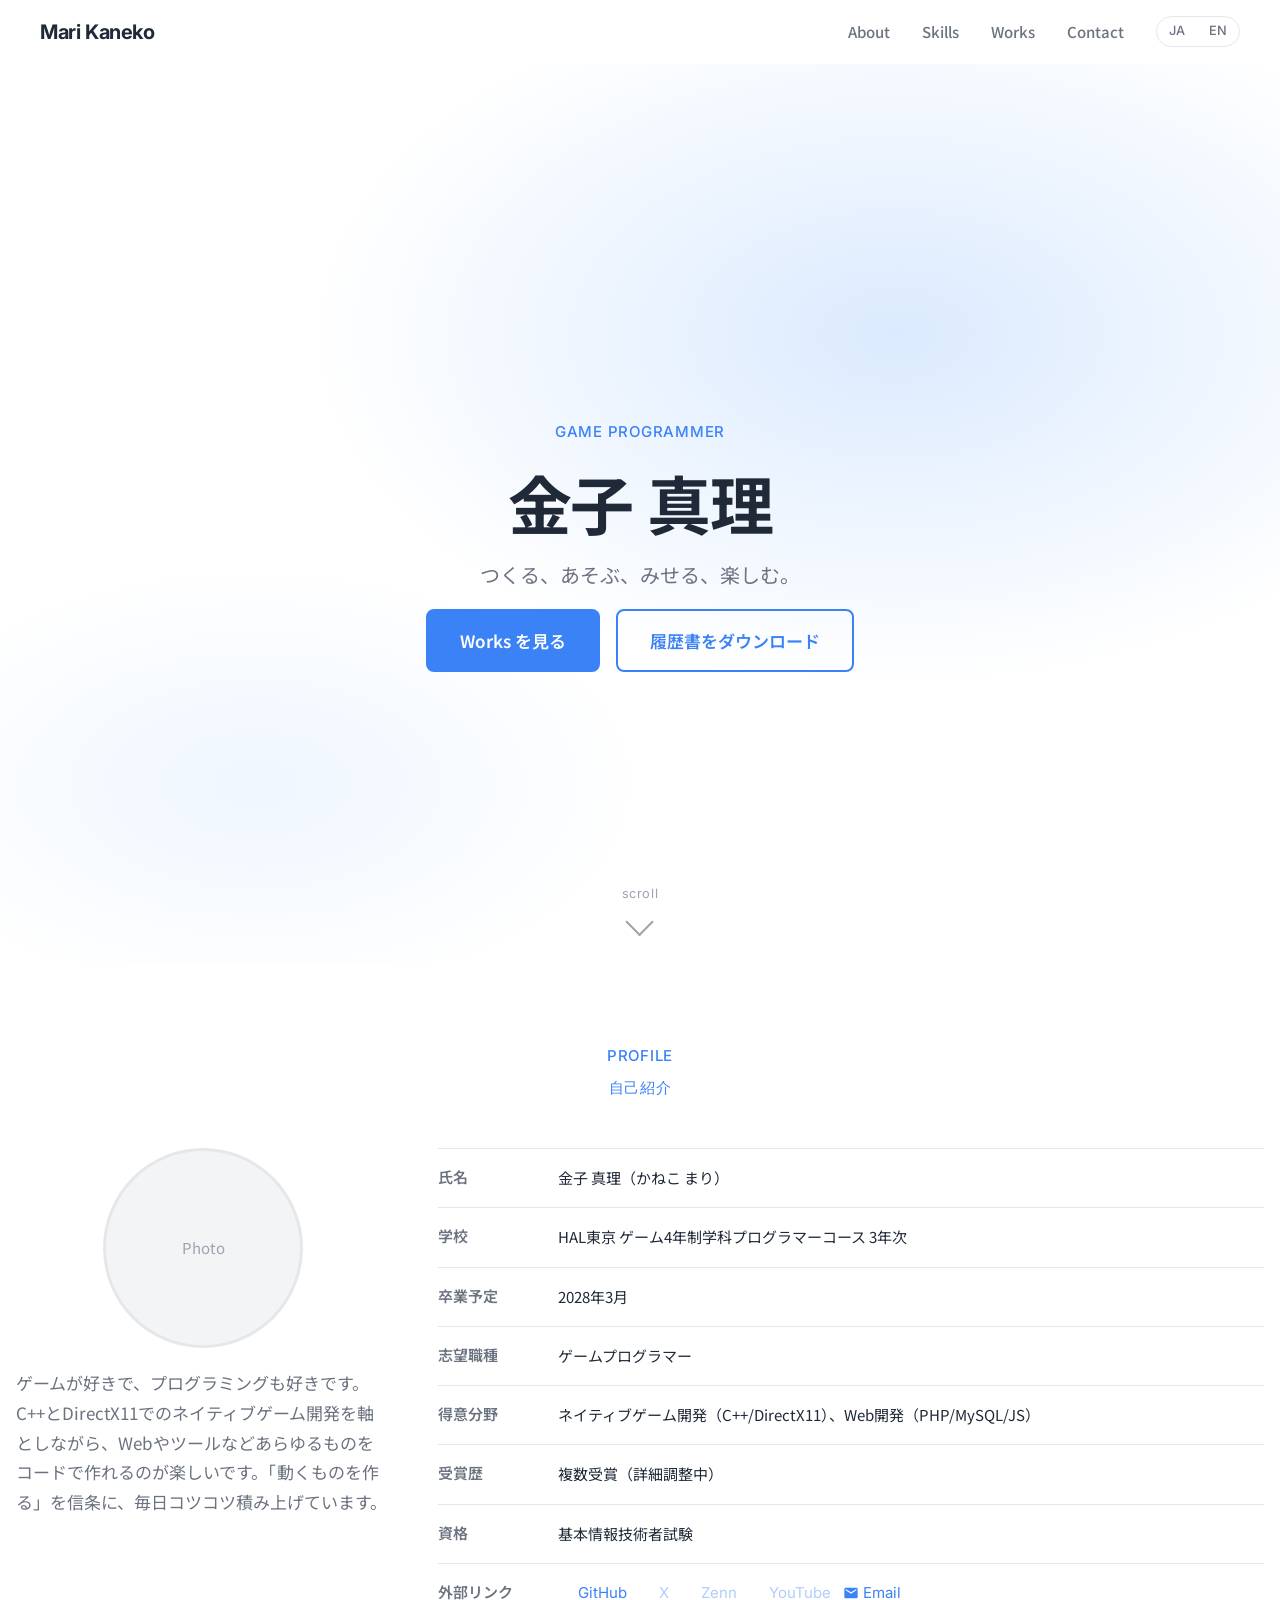
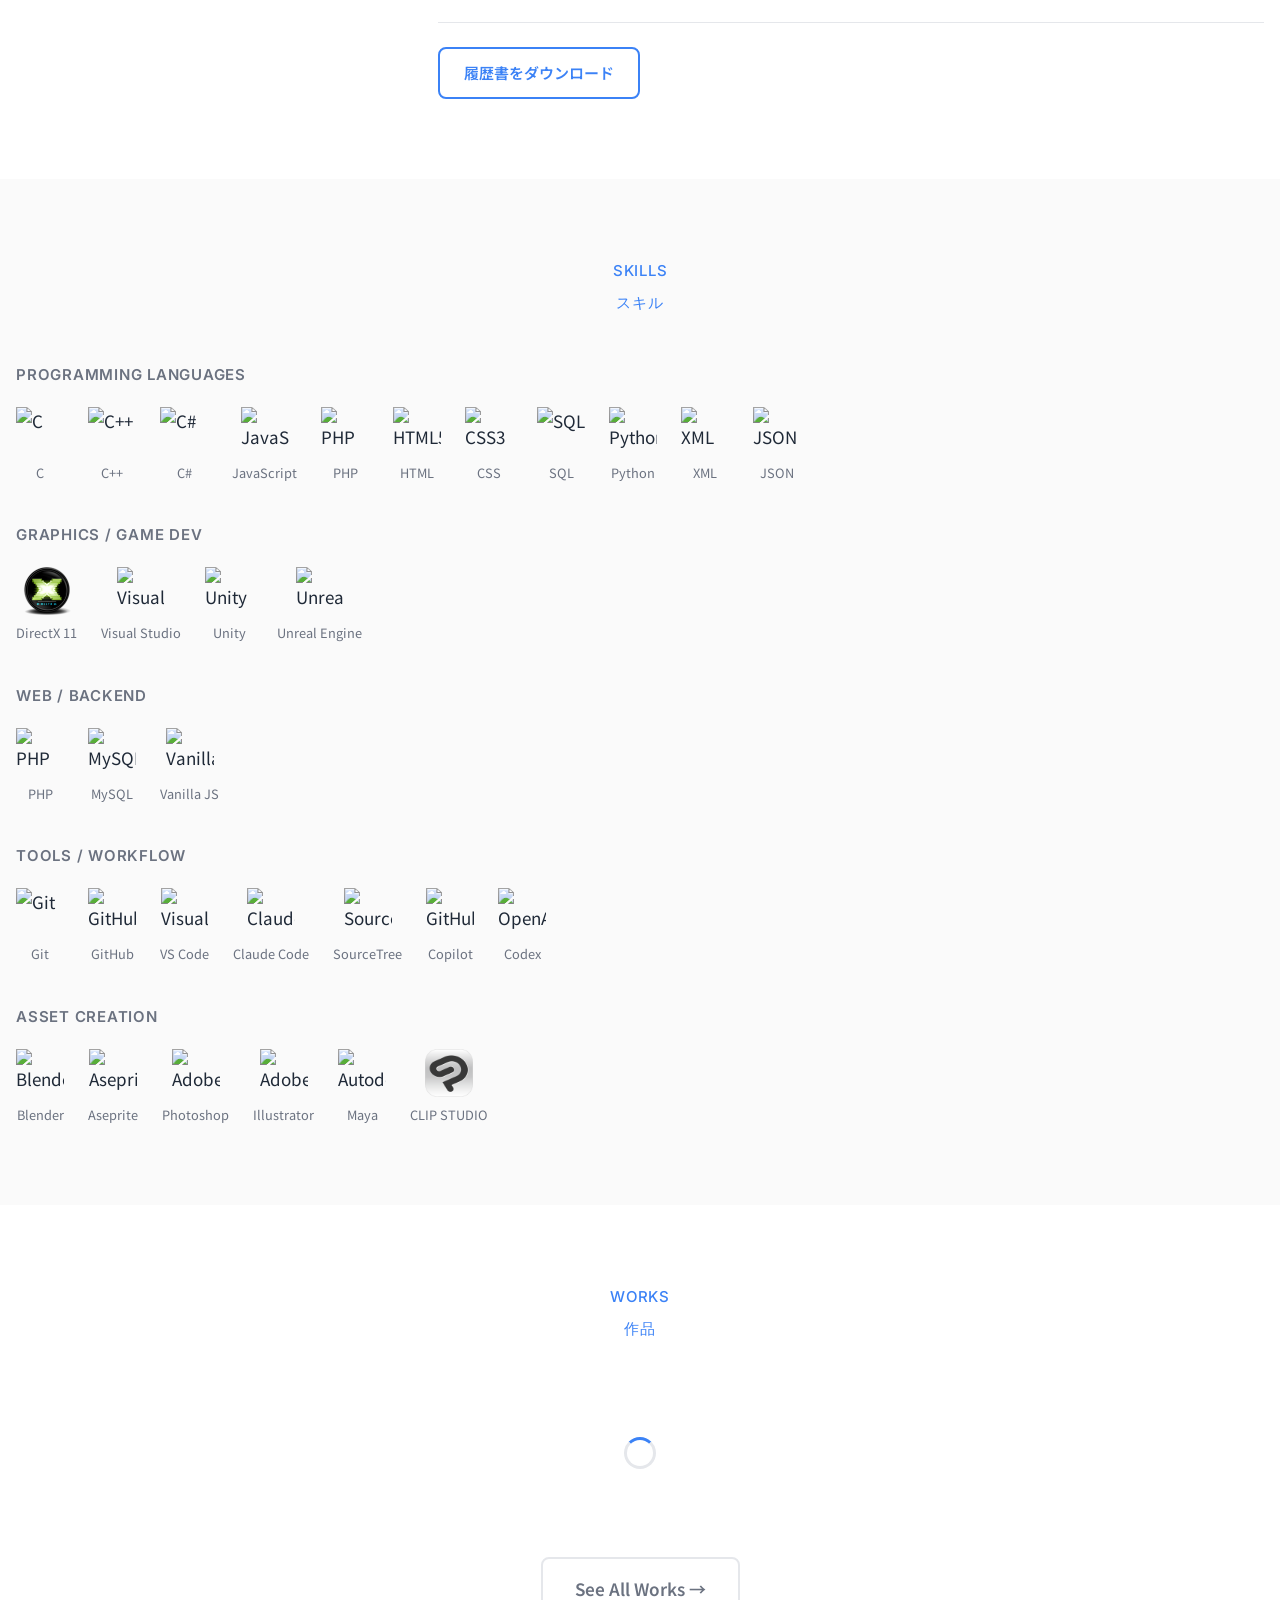
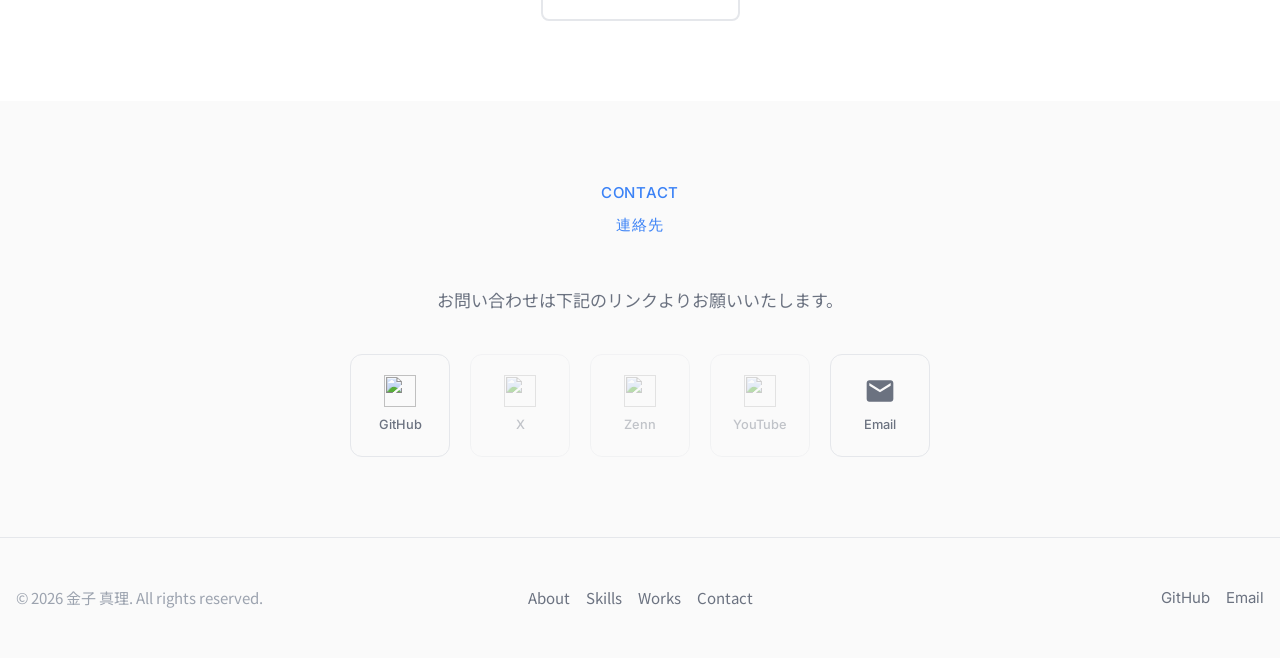
==== commit 40e98be4: "・画像追加" ====
--- a/index.html
+++ b/index.html
@@ -213,6 +213,10 @@
           <div class="skill-category">
             <h3 class="skills__category-name" data-i18n="skills.categories.languages">Programming Languages</h3>
             <ul class="skills__icons" role="list">
+              <li class="skill-icon" title="C">
+                <img class="skill-icon__img" src="https://cdn.jsdelivr.net/gh/devicons/devicon@latest/icons/c/c-original.svg" alt="C" loading="lazy">
+                <span class="skill-icon__label">C</span>
+              </li>
               <li class="skill-icon" title="C++">
                 <img class="skill-icon__img" src="https://cdn.jsdelivr.net/gh/devicons/devicon@latest/icons/cplusplus/cplusplus-original.svg" alt="C++" loading="lazy">
                 <span class="skill-icon__label">C++</span>
@@ -240,10 +244,6 @@
               <li class="skill-icon" title="SQL">
                 <img class="skill-icon__img" src="https://cdn.jsdelivr.net/gh/devicons/devicon@latest/icons/mysql/mysql-original.svg" alt="SQL" loading="lazy">
                 <span class="skill-icon__label">SQL</span>
-              </li>
-              <li class="skill-icon" title="C">
-                <img class="skill-icon__img" src="https://cdn.jsdelivr.net/gh/devicons/devicon@latest/icons/c/c-original.svg" alt="C" loading="lazy">
-                <span class="skill-icon__label">C</span>
               </li>
               <li class="skill-icon" title="Python">
                 <img class="skill-icon__img" src="https://cdn.jsdelivr.net/gh/devicons/devicon@latest/icons/python/python-original.svg" alt="Python" loading="lazy">
@@ -265,9 +265,7 @@
             <h3 class="skills__category-name" data-i18n="skills.categories.game_dev">Graphics / Game Dev</h3>
             <ul class="skills__icons" role="list">
               <li class="skill-icon" title="DirectX 11">
-                <!-- DirectX: 自作SVG配置予定 → フォールバックテキスト -->
-                <span class="skill-icon__img skill-icon__img--text" aria-hidden="true"
-                      style="display:flex;align-items:center;justify-content:center;width:40px;height:40px;background:var(--color-bg-muted);border:1px solid var(--color-border);border-radius:4px;font-size:0.6rem;font-family:var(--font-mono);color:var(--color-text-muted);">DX11</span>
+                <img class="skill-icon__img" src="assets/images/icons/directX11.png" alt="DirectX 11" loading="lazy">
                 <span class="skill-icon__label">DirectX 11</span>
               </li>
               <li class="skill-icon" title="Visual Studio 2022">
@@ -362,6 +360,10 @@
               <li class="skill-icon" title="Autodesk Maya">
                 <img class="skill-icon__img" src="https://cdn.jsdelivr.net/gh/devicons/devicon@latest/icons/maya/maya-original.svg" alt="Autodesk Maya" loading="lazy">
                 <span class="skill-icon__label">Maya</span>
+              </li>
+              <li class="skill-icon" title="CLIP STUDIO PAINT">
+                <img class="skill-icon__img" src="assets/images/icons/Clipstudiopaint.png" alt="CLIP STUDIO PAINT" loading="lazy">
+                <span class="skill-icon__label">CLIP STUDIO</span>
               </li>
             </ul>
           </div>
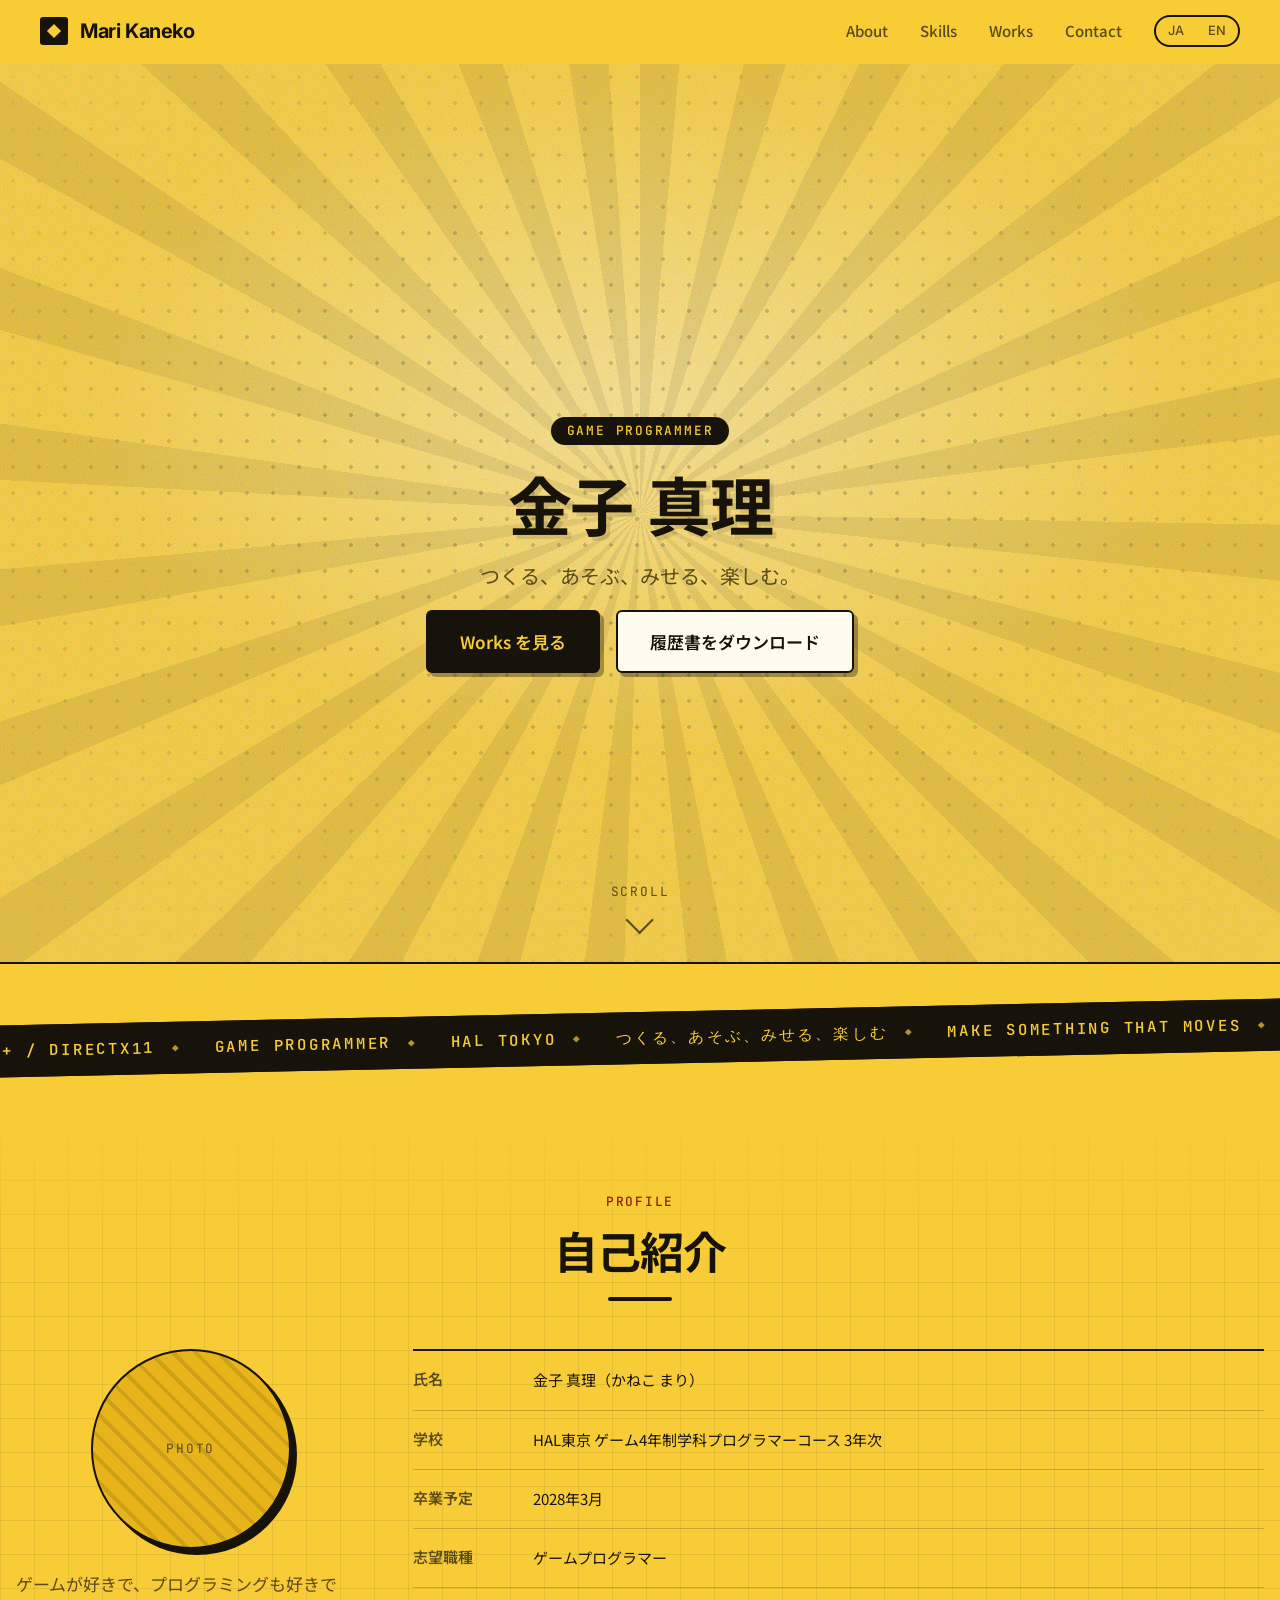
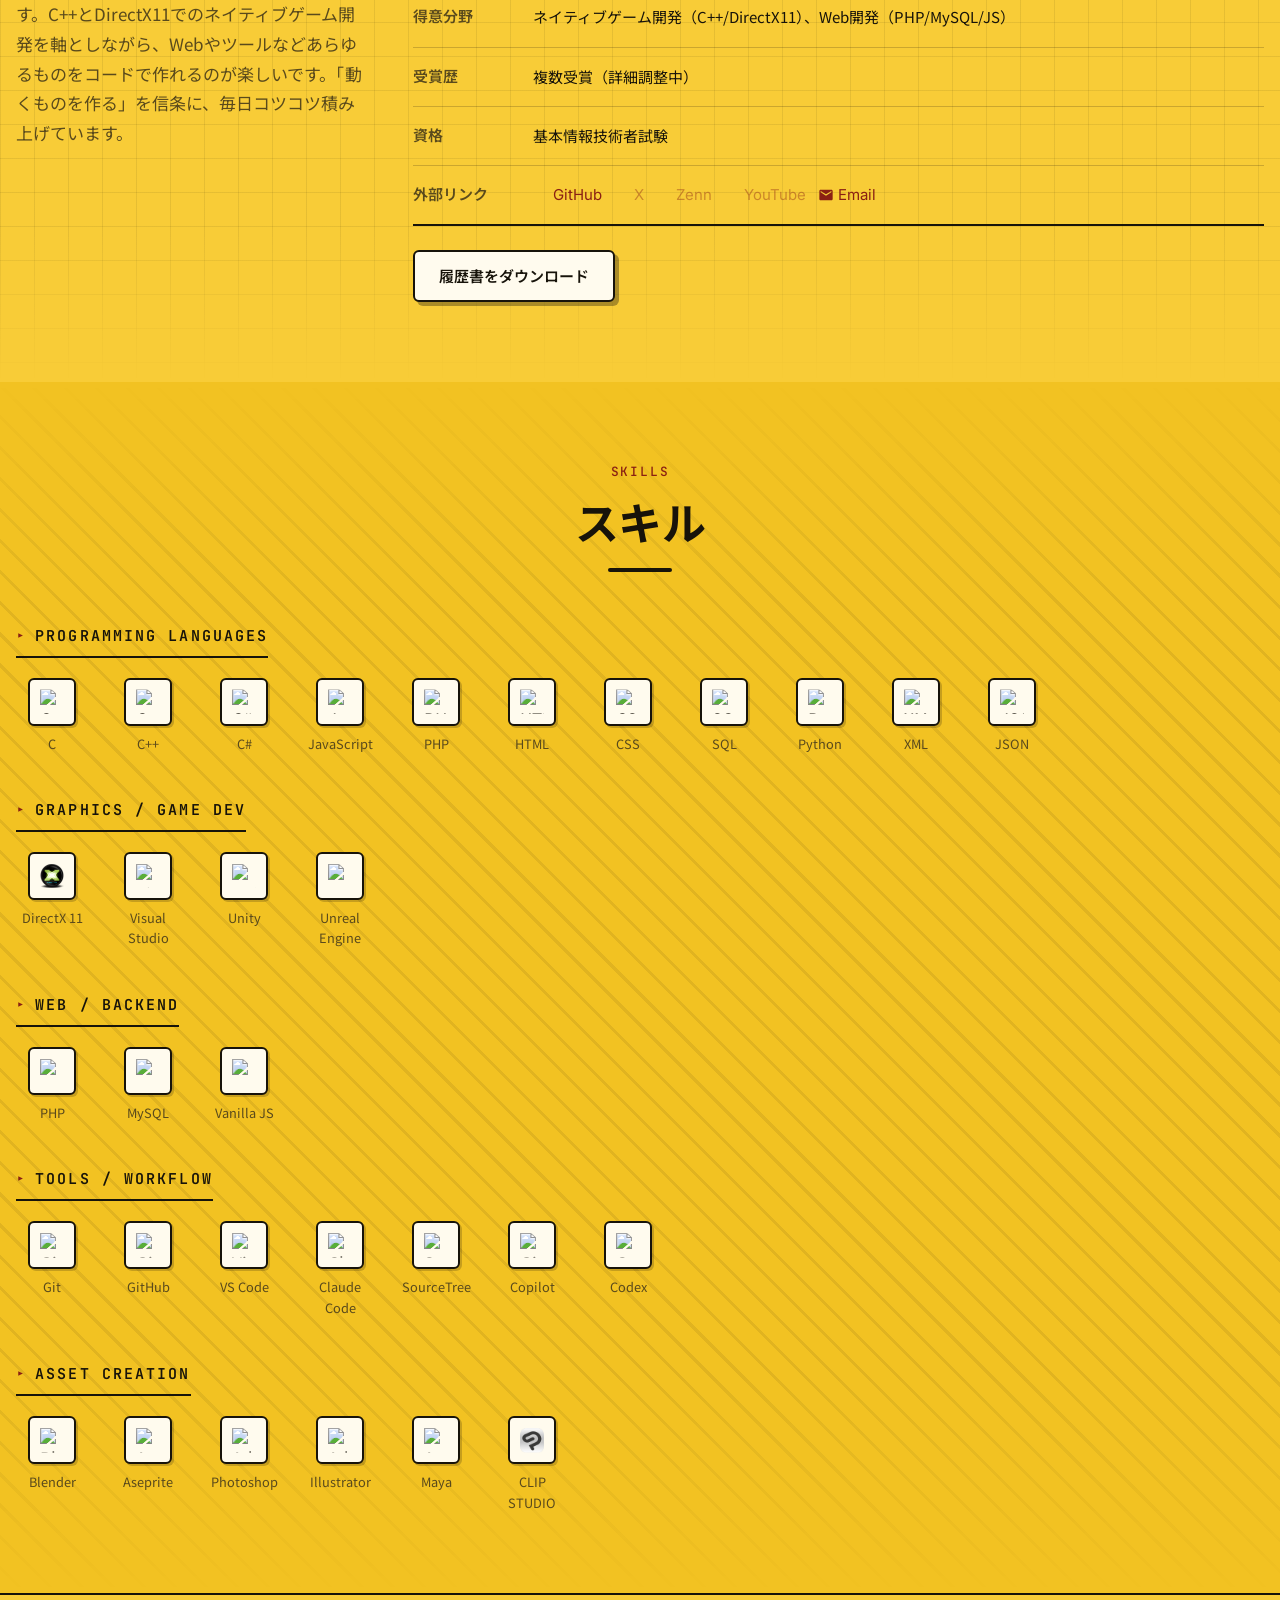
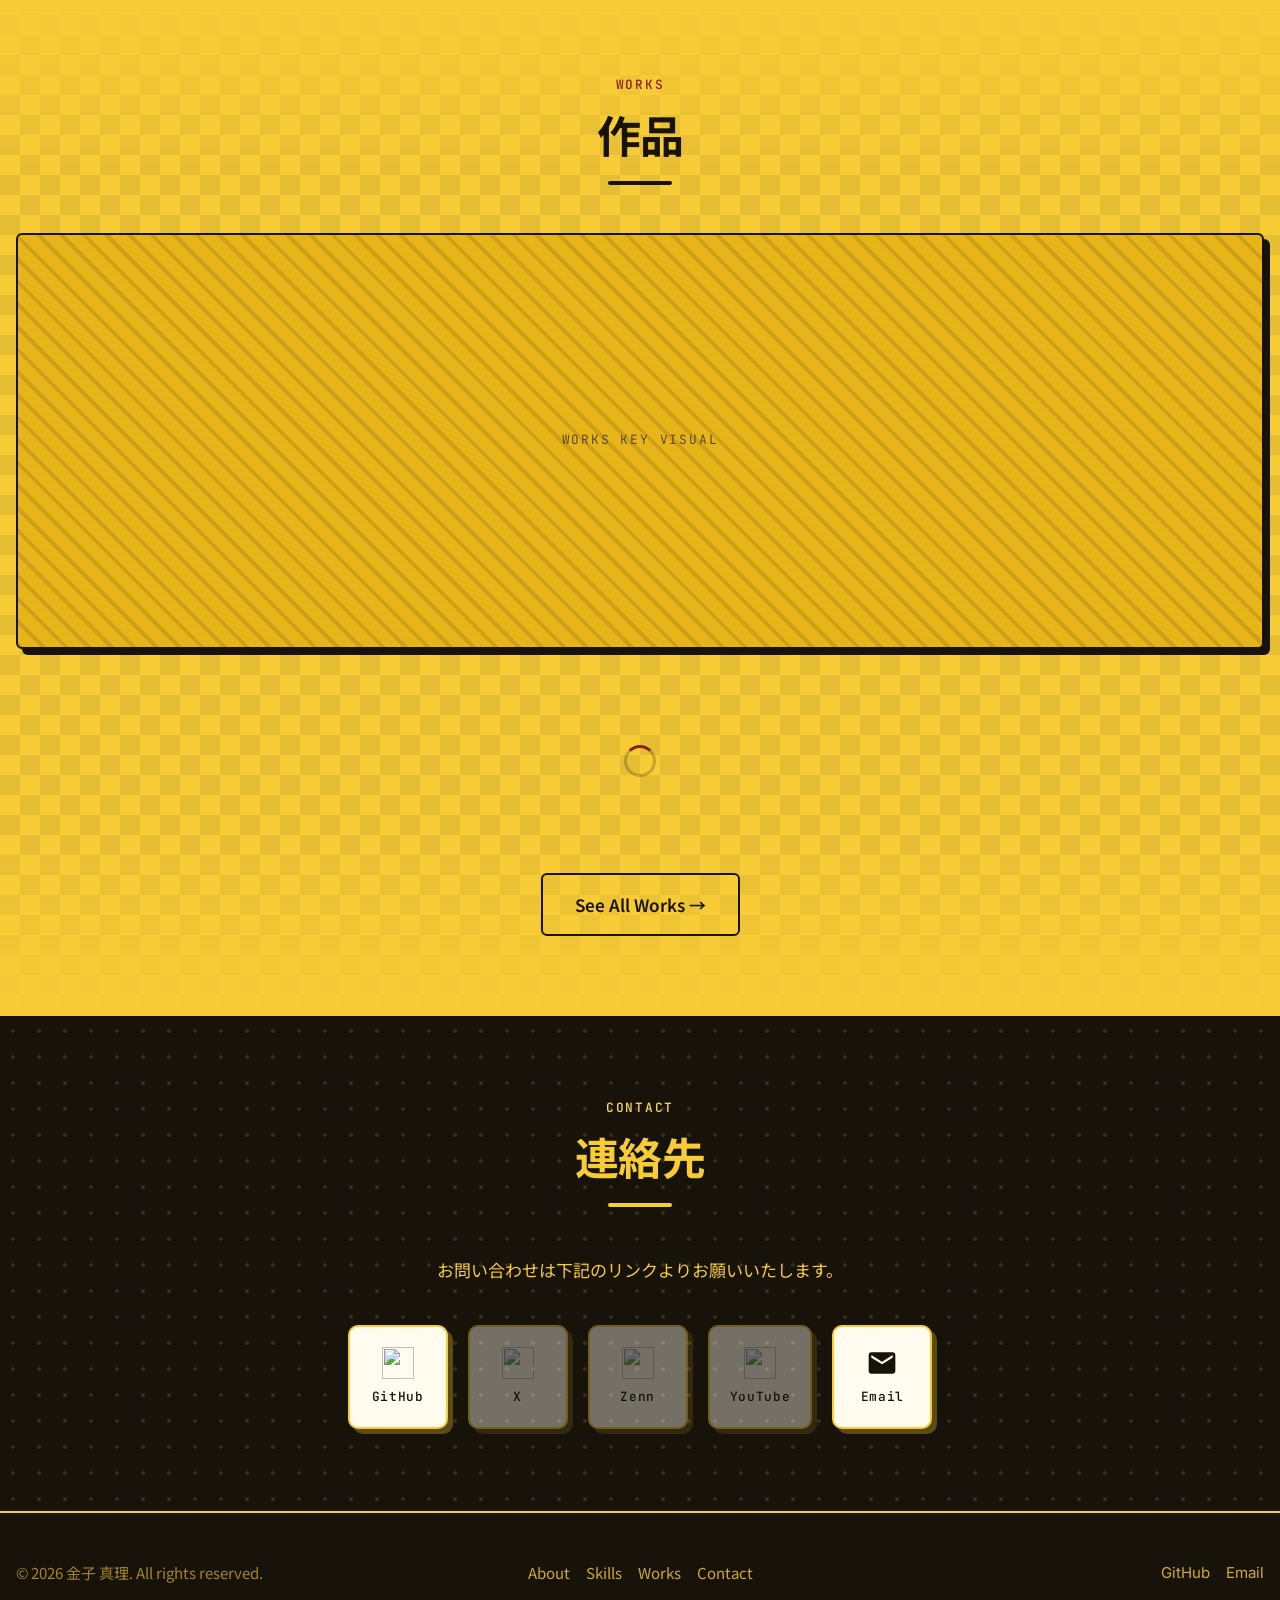
==== commit db782e66: "・実装2" ====
--- a/index.html
+++ b/index.html
@@ -26,25 +26,36 @@
   <link rel="preconnect" href="https://fonts.gstatic.com" crossorigin>
   <link href="https://fonts.googleapis.com/css2?family=Inter:wght@400;500;600;700&family=JetBrains+Mono:wght@400;500&family=Noto+Sans+JP:wght@400;500;700&display=swap" rel="stylesheet">
 
+  <!-- JS が動く環境でだけ .reveal を隠す（JS 無効時に内容が消えないように） -->
+  <script>document.documentElement.classList.add('js');</script>
+
   <!-- CSS -->
   <link rel="stylesheet" href="css/tokens.css">
   <link rel="stylesheet" href="css/base.css">
   <link rel="stylesheet" href="css/layout.css">
   <link rel="stylesheet" href="css/components.css">
   <link rel="stylesheet" href="css/sections.css">
+  <link rel="stylesheet" href="css/decor.css">
   <link rel="stylesheet" href="css/utilities.css">
 
   <title>金子 真理 | ポートフォリオ</title>
 </head>
 <body>
 
+  <!-- ページ全体に敷く模様（金地の上をゆっくり流れる） -->
+  <div class="page-deco pattern pattern--dots pattern--faint pattern--slow" aria-hidden="true"></div>
+
   <!-- Skip link -->
   <a class="skip-link" href="#main">メインコンテンツへスキップ</a>
 
   <!-- Header -->
   <header class="site-header" id="site-header">
     <div class="site-header__inner container">
-      <a class="site-header__logo" href="index.html" aria-label="金子 真理 ポートフォリオ トップ">Mari Kaneko</a>
+      <a class="site-header__logo" href="index.html" aria-label="金子 真理 ポートフォリオ トップ">
+        <!-- ロゴ画像を使う場合はこの span の中に <img src="..." alt=""> を入れる -->
+        <span class="site-header__mark" aria-hidden="true"></span>
+        Mari Kaneko
+      </a>
 
       <nav class="site-nav" aria-label="グローバルナビゲーション">
         <a class="site-nav__link" href="#about"   data-i18n="nav.about">About</a>
@@ -89,7 +100,12 @@
 
     <!-- ── Hero ── -->
     <section class="hero" id="hero" aria-label="ヒーロー">
-      <canvas id="hero-canvas" aria-hidden="true"></canvas>
+      <!-- 背景装飾: 放射線 → ドット → 紙目 の3枚重ね -->
+      <div class="hero__deco" aria-hidden="true">
+        <div class="pattern pattern--rays pattern--faint"></div>
+        <div class="pattern pattern--dots pattern--bold pattern--vignette"></div>
+        <div class="pattern pattern--grain"></div>
+      </div>
       <div class="hero__content">
         <p class="hero__role en" data-i18n="hero.role">Game Programmer</p>
         <h1 class="hero__name">金子 真理</h1>
@@ -105,20 +121,43 @@
       </div>
     </section>
 
+    <div class="tape-band">
+      <div class="tape tape--tilt" aria-hidden="true">
+        <div class="tape__track">
+          <div class="tape__group">
+            <span class="tape__item">C++ / DirectX11</span>
+            <span class="tape__item">Game Programmer</span>
+            <span class="tape__item">HAL Tokyo</span>
+            <span class="tape__item">つくる、あそぶ、みせる、楽しむ</span>
+            <span class="tape__item">Make Something That Moves</span>
+          </div>
+          <div class="tape__group">
+            <span class="tape__item">C++ / DirectX11</span>
+            <span class="tape__item">Game Programmer</span>
+            <span class="tape__item">HAL Tokyo</span>
+            <span class="tape__item">つくる、あそぶ、みせる、楽しむ</span>
+            <span class="tape__item">Make Something That Moves</span>
+          </div>
+        </div>
+      </div>
+    </div>
+
     <!-- ── About ── -->
-    <section class="section" id="about" aria-labelledby="about-heading">
+    <section class="section has-pattern" id="about" aria-labelledby="about-heading">
+      <div class="pattern pattern--grid pattern--faint pattern--fade" aria-hidden="true"></div>
       <div class="container">
-        <h2 class="section__heading" id="about-heading">
+        <h2 class="section__heading reveal" id="about-heading">
           <span>Profile</span>
           <span data-i18n="about.heading">自己紹介</span>
         </h2>
 
-        <div class="about__inner">
+        <div class="about__inner reveal">
           <!-- Left: photo + bio -->
           <div class="about__photo-wrap">
-            <div class="about__photo-placeholder" aria-label="プロフィール写真（準備中）">
-              <span>Photo</span>
-            </div>
+            <!-- 写真を入れるときは下の img のコメントを外してパスを差し替える -->
+            <figure class="frame frame--1x1 frame--round about__photo-frame" data-label="Photo">
+              <!-- <img class="frame__img" src="assets/images/profile.jpg" alt="金子 真理"> -->
+            </figure>
             <p class="about__bio" data-i18n="about.bio">
               ゲームが好きで、プログラミングも好きです。C++とDirectX11でのネイティブゲーム開発を軸としながら、Webやツールなどあらゆるものをコードで作れるのが楽しいです。「動くものを作る」を信条に、毎日コツコツ積み上げています。
             </p>
@@ -200,9 +239,10 @@
     </section>
 
     <!-- ── Skills ── -->
-    <section class="section section--muted" id="skills" aria-labelledby="skills-heading">
+    <section class="section section--muted has-pattern" id="skills" aria-labelledby="skills-heading">
+      <div class="pattern pattern--stripe pattern--faint pattern--fade" aria-hidden="true"></div>
       <div class="container">
-        <h2 class="section__heading" id="skills-heading">
+        <h2 class="section__heading reveal" id="skills-heading">
           <span>Skills</span>
           <span data-i18n="skills.heading">スキル</span>
         </h2>
@@ -373,13 +413,19 @@
     </section>
 
     <!-- ── Works (excerpt) ── -->
-    <section class="section" id="works" aria-labelledby="works-heading">
+    <section class="section section--edged has-pattern" id="works" aria-labelledby="works-heading">
+      <div class="pattern pattern--checker pattern--faint pattern--fade" aria-hidden="true"></div>
       <div class="container">
-        <h2 class="section__heading" id="works-heading">
+        <h2 class="section__heading reveal" id="works-heading">
           <span>Works</span>
           <span data-i18n="works.heading">作品</span>
         </h2>
 
+        <!-- セクションバナー: 画像を入れるときは img のコメントを外す -->
+        <figure class="frame banner-slot frame--pop reveal" data-label="Works Key Visual">
+          <!-- <img class="frame__img" src="assets/images/works-banner.jpg" alt=""> -->
+        </figure>
+
         <div class="works-grid" id="featured-works">
           <div class="loading-spinner" aria-label="読み込み中"></div>
         </div>
@@ -391,9 +437,10 @@
     </section>
 
     <!-- ── Contact ── -->
-    <section class="section section--muted" id="contact" aria-labelledby="contact-heading">
+    <section class="section section--ink has-pattern" id="contact" aria-labelledby="contact-heading">
+      <div class="pattern pattern--dots" aria-hidden="true"></div>
       <div class="container container--narrow">
-        <h2 class="section__heading" id="contact-heading">
+        <h2 class="section__heading reveal" id="contact-heading">
           <span>Contact</span>
           <span data-i18n="contact.heading">連絡先</span>
         </h2>
@@ -402,7 +449,7 @@
           お問い合わせは下記のリンクよりお願いいたします。
         </p>
 
-        <div class="contact__links">
+        <div class="contact__links reveal">
           <a class="contact__link" href="https://github.com/Planetalize" target="_blank" rel="noopener" aria-label="GitHub（新しいタブで開く）">
             <img class="contact__link-icon" src="https://cdn.jsdelivr.net/gh/devicons/devicon@latest/icons/github/github-original.svg" alt="" loading="lazy">
             <span class="contact__link-label en">GitHub</span>
--- a/css/tokens.css
+++ b/css/tokens.css
@@ -1,33 +1,62 @@
 :root {
+  /* ══════════════════════════════════════════
+     Brand — 金地 (#F8CC37) に黒インクを刷る
+     コントラスト比は全て WCAG AA 以上を確認済み
+     ══════════════════════════════════════════ */
+
+  /* ── Gold scale (背景の階調) ── */
+  --gold-100:  #FDF0BE;
+  --gold-200:  #FBE28A;
+  --gold-300:  #FAD75F;
+  --gold-400:  #F8CC37;   /* ← ブランドカラー / 基本背景 */
+  --gold-500:  #F2C222;
+  --gold-600:  #E7B41A;
+  --gold-700:  #C89A11;
+
+  /* ── Ink scale (刷り色) ── */
+  --ink-900:   #17130A;   /* 本文・枠線・影 */
+  --ink-700:   #3A3117;
+  --ink-500:   #5A4A1C;
+  --ink-400:   #5F4F19;
+  --cream:     #FFFBEE;   /* カード面 */
+
   /* ── Background ── */
-  --color-bg:              #FFFFFF;
-  --color-bg-subtle:       #FAFAFA;
-  --color-bg-muted:        #F3F4F6;
-  --color-surface:         #FFFFFF;
-  --color-surface-hover:   #F9FAFB;
+  --color-bg:              var(--gold-400);
+  --color-bg-subtle:       var(--gold-500);
+  --color-bg-muted:        var(--gold-600);
+  --color-bg-ink:          var(--ink-900);
+  --color-surface:         var(--cream);
+  --color-surface-hover:   #FFFFFF;
 
   /* ── Text ── */
-  --color-text:            #1F2937;
-  --color-text-secondary:  #6B7280;
-  --color-text-muted:      #9CA3AF;
-  --color-text-inverse:    #FFFFFF;
+  --color-text:            var(--ink-900);   /* 12.07:1 on gold */
+  --color-text-secondary:  var(--ink-500);   /*  5.63:1 on gold */
+  --color-text-muted:      var(--ink-400);   /*  4.9 :1 on gold */
+  --color-text-inverse:    var(--gold-400);  /* 12.07:1 on ink  */
 
   /* ── Border ── */
-  --color-border:          #E5E7EB;
-  --color-border-strong:   #D1D5DB;
+  --color-border:          rgba(23, 19, 10, 0.22);
+  --color-border-strong:   var(--ink-900);
+  --border-hard:           2px solid var(--ink-900);
 
-  /* ── Accent ── */
-  --color-accent:          #3B82F6;
-  --color-accent-hover:    #2563EB;
-  --color-accent-soft:     #DBEAFE;
+  /* ── Accent (差し色: 深紅) ── */
+  --color-accent:          #8A2013;   /* 5.96:1 on gold / 8.83:1 on cream */
+  --color-accent-hover:    #6B1810;
+  --color-accent-soft:     #FFF3D4;
 
   /* ── Semantic ── */
-  --color-success:         #10B981;
-  --color-warning:         #F59E0B;
-  --color-danger:          #EF4444;
+  --color-success:         #1F6B3A;
+  --color-warning:         #A85A00;
+  --color-danger:          #8A2013;
 
   /* ── Overlay ── */
-  --color-overlay:         rgba(0, 0, 0, 0.5);
+  --color-overlay:         rgba(23, 19, 10, 0.62);
+
+  /* ── Ink alpha (模様・網掛け用) ── */
+  --ink-a08:  rgba(23, 19, 10, 0.08);
+  --ink-a12:  rgba(23, 19, 10, 0.12);
+  --ink-a20:  rgba(23, 19, 10, 0.20);
+  --ink-a35:  rgba(23, 19, 10, 0.35);
 
   /* ── Font Family ── */
   --font-sans-ja: "Noto Sans JP", "Hiragino Sans", "Yu Gothic UI", sans-serif;
@@ -60,6 +89,7 @@
   --ls-tight:  -0.02em;
   --ls-normal:  0;
   --ls-wide:    0.05em;
+  --ls-wider:   0.14em;
 
   /* ── Spacing (8px grid) ── */
   --space-1:  0.25rem;
@@ -81,20 +111,17 @@
   --bp-pc: 1024px;
   --bp-xl: 1440px;
 
-  /* ── Shadow ── */
-  --shadow-sm: 0 1px 2px rgba(0, 0, 0, 0.05);
-  --shadow-md: 0 4px 6px -1px rgba(0, 0, 0, 0.08),
-               0 2px 4px -1px rgba(0, 0, 0, 0.04);
-  --shadow-lg: 0 10px 15px -3px rgba(0, 0, 0, 0.08),
-               0 4px 6px -2px rgba(0, 0, 0, 0.04);
-  --shadow-xl: 0 20px 25px -5px rgba(0, 0, 0, 0.10),
-               0 10px 10px -5px rgba(0, 0, 0, 0.04);
+  /* ── Shadow (ハードシャドウ: 版ズレ印刷風) ── */
+  --shadow-sm: 2px 2px 0 var(--ink-a20);
+  --shadow-md: 4px 4px 0 var(--ink-a35);
+  --shadow-lg: 6px 6px 0 var(--ink-900);
+  --shadow-xl: 10px 10px 0 var(--ink-900);
 
   /* ── Border Radius ── */
-  --radius-sm:   4px;
-  --radius-md:   8px;
-  --radius-lg:   12px;
-  --radius-xl:   16px;
+  --radius-sm:   3px;
+  --radius-md:   6px;
+  --radius-lg:   10px;
+  --radius-xl:   14px;
   --radius-full: 9999px;
 
   /* ── Animation ── */
@@ -107,4 +134,9 @@
   /* ── Layout ── */
   --header-height-sp: 56px;
   --header-height-pc: 64px;
+
+  /* ── Pattern (装飾レイヤーの既定値: decor.css が使用) ── */
+  --pattern-color: var(--ink-a12);
+  --pattern-tile:  28px;
+  --pattern-speed: 24s;
 }
--- a/css/base.css
+++ b/css/base.css
@@ -9,6 +9,24 @@
 
 html {
   scroll-behavior: smooth;
+}
+
+/* 金地はページ全体の下地。オーバースクロール時もはみ出さない */
+html,
+body {
+  background-color: var(--color-bg);
+}
+
+/* 内容が短いページでもフッターが下端に付くようにする */
+body {
+  min-height: 100vh;
+  min-height: 100dvh;
+  display: flex;
+  flex-direction: column;
+}
+
+body > main {
+  flex: 1 0 auto;
 }
 
 body {
@@ -91,6 +109,6 @@
 
 /* ── Selection ── */
 ::selection {
-  background: var(--color-accent-soft);
-  color: var(--color-text);
+  background: var(--ink-900);
+  color: var(--gold-400);
 }
--- a/css/layout.css
+++ b/css/layout.css
@@ -20,15 +20,17 @@
   top: 0;
   z-index: 100;
   height: var(--header-height-sp);
-  background: rgba(255, 255, 255, 0.85);
-  backdrop-filter: blur(8px);
-  -webkit-backdrop-filter: blur(8px);
-  border-bottom: 1px solid transparent;
-  transition: border-color var(--duration-fast) var(--ease-out);
+  background: rgba(248, 204, 55, 0.88);
+  backdrop-filter: blur(10px) saturate(1.15);
+  -webkit-backdrop-filter: blur(10px) saturate(1.15);
+  border-bottom: 2px solid transparent;
+  transition: border-color var(--duration-fast) var(--ease-out),
+              box-shadow var(--duration-fast) var(--ease-out);
 }
 
 .site-header.is-scrolled {
-  border-bottom-color: var(--color-border);
+  border-bottom-color: var(--ink-900);
+  box-shadow: 0 4px 0 var(--ink-a12);
 }
 
 .site-header__inner {
@@ -41,11 +43,49 @@
 
 /* ── Logo ── */
 .site-header__logo {
+  display: inline-flex;
+  align-items: center;
+  gap: var(--space-3);
   font-family: var(--font-sans-en);
   font-size: var(--fs-lg);
   font-weight: var(--fw-bold);
   color: var(--color-text);
   letter-spacing: var(--ls-tight);
+}
+
+/* ロゴマーク: 画像を入れなければ CSS で描いた菱形が出る */
+.site-header__mark {
+  display: grid;
+  place-items: center;
+  width: 28px;
+  height: 28px;
+  flex-shrink: 0;
+  background: var(--ink-900);
+  border-radius: var(--radius-sm);
+  overflow: hidden;
+  transition: transform var(--duration-base) var(--ease-out);
+}
+
+.site-header__mark::before {
+  content: "";
+  width: 10px;
+  height: 10px;
+  background: var(--gold-400);
+  transform: rotate(45deg);
+}
+
+.site-header__mark:has(img)::before {
+  content: none;
+}
+
+.site-header__mark img {
+  width: 100%;
+  height: 100%;
+  object-fit: cover;
+}
+
+.site-header__logo:hover .site-header__mark {
+  transform: rotate(90deg);
 }
 
 /* ── Desktop Nav ── */
@@ -90,7 +130,7 @@
   display: flex;
   align-items: center;
   gap: 0;
-  border: 1px solid var(--color-border);
+  border: 2px solid var(--ink-900);
   border-radius: var(--radius-full);
   overflow: hidden;
   font-size: var(--fs-xs);
@@ -108,8 +148,8 @@
 }
 
 .lang-toggle__btn.is-active {
-  background: var(--color-accent);
-  color: var(--color-text-inverse);
+  background: var(--ink-900);
+  color: var(--gold-400);
 }
 
 /* ── Hamburger ── */
@@ -179,6 +219,7 @@
   bottom: 0;
   width: min(320px, 80vw);
   background: var(--color-bg);
+  border-left: var(--border-hard);
   padding: var(--space-6);
   transform: translateX(100%);
   transition: transform var(--duration-slow) var(--ease-out);
@@ -236,9 +277,18 @@
 
 /* ── Footer ── */
 .site-footer {
-  background: var(--color-bg-subtle);
-  border-top: 1px solid var(--color-border);
+  position: relative;
+  isolation: isolate;
+  overflow: hidden;
+  background: var(--ink-900);
+  color: var(--gold-400);
+  border-top: 2px solid var(--gold-400);
   padding-block: var(--space-12);
+}
+
+.site-footer > .container {
+  position: relative;
+  z-index: 1;
 }
 
 .site-footer__inner {
@@ -250,7 +300,7 @@
 
 .site-footer__copy {
   font-size: var(--fs-sm);
-  color: var(--color-text-muted);
+  color: rgba(248, 204, 55, 0.62);
 }
 
 .site-footer__links {
@@ -262,12 +312,14 @@
 
 .site-footer__link {
   font-size: var(--fs-sm);
-  color: var(--color-text-secondary);
+  color: rgba(248, 204, 55, 0.82);
   transition: color var(--duration-fast);
 }
 
 .site-footer__link:hover {
-  color: var(--color-accent);
+  color: #FFFFFF;
+  text-decoration: underline;
+  text-underline-offset: 4px;
 }
 
 .site-footer__social {
@@ -301,21 +353,69 @@
   background: var(--color-bg-subtle);
 }
 
+/* インクで塗り潰すセクション */
+.section--ink {
+  position: relative;
+  isolation: isolate;
+  overflow: hidden;
+  background: var(--ink-900);
+  color: var(--gold-400);
+  border-block: var(--border-hard);
+}
+
+.section--ink .section__heading > span:last-child,
+.section--ink .contact__copy {
+  color: var(--gold-400);
+}
+
+.section--ink .section__heading > span:first-child {
+  color: var(--gold-300);
+}
+
+.section--ink .section__heading::after {
+  background: var(--gold-400);
+}
+
+/* セクション同士の境目に引く罫 */
+.section--edged {
+  border-top: var(--border-hard);
+}
+
+/*
+  見出しは <span>英語ラベル</span><span>日本語見出し</span> の2枚組。
+  以前は span 一括指定だったため日本語見出しまで小さくなっていた。
+*/
 .section__heading {
+  margin-bottom: var(--space-12);
+  text-align: center;
+}
+
+.section__heading > span:first-child {
+  display: block;
+  font-family: var(--font-mono);
+  font-size: var(--fs-xs);
+  font-weight: var(--fw-medium);
+  color: var(--color-accent);
+  letter-spacing: var(--ls-wider);
+  text-transform: uppercase;
+  margin-bottom: var(--space-3);
+}
+
+.section__heading > span:last-child {
+  display: block;
   font-size: var(--fs-3xl);
   font-weight: var(--fw-bold);
   letter-spacing: var(--ls-tight);
-  margin-bottom: var(--space-12);
-  text-align: center;
-}
-
-.section__heading span {
+  line-height: var(--lh-tight);
+}
+
+/* 見出し下の飾り罫 */
+.section__heading::after {
+  content: "";
   display: block;
-  font-size: var(--fs-sm);
-  font-family: var(--font-sans-en);
-  font-weight: var(--fw-medium);
-  color: var(--color-accent);
-  letter-spacing: var(--ls-wide);
-  text-transform: uppercase;
-  margin-bottom: var(--space-2);
-}
+  width: 64px;
+  height: 4px;
+  margin: var(--space-5) auto 0;
+  background: var(--ink-900);
+  border-radius: 2px;
+}
--- a/css/components.css
+++ b/css/components.css
@@ -7,7 +7,7 @@
   font-size: var(--fs-sm);
   font-weight: var(--fw-semibold);
   border-radius: var(--radius-md);
-  border: 2px solid transparent;
+  border: 2px solid var(--ink-900);
   cursor: pointer;
   transition: background var(--duration-fast) var(--ease-out),
               color var(--duration-fast) var(--ease-out),
@@ -18,41 +18,43 @@
   text-decoration: none;
 }
 
+/* 押すと影のぶんだけ沈む（版ズレ印刷のような手触り） */
 .btn:active {
-  transform: translateY(1px);
+  transform: translate(3px, 3px);
+  box-shadow: none !important;
 }
 
 .btn--primary {
+  background: var(--ink-900);
+  color: var(--gold-400);
+  box-shadow: var(--shadow-md);
+}
+
+.btn--primary:hover {
   background: var(--color-accent);
-  color: var(--color-text-inverse);
-  border-color: var(--color-accent);
-}
-
-.btn--primary:hover {
-  background: var(--color-accent-hover);
-  border-color: var(--color-accent-hover);
+  box-shadow: 6px 6px 0 var(--ink-a35);
+}
+
+.btn--outline {
+  background: var(--cream);
+  color: var(--ink-900);
   box-shadow: var(--shadow-md);
 }
 
-.btn--outline {
-  background: transparent;
-  color: var(--color-accent);
-  border-color: var(--color-accent);
-}
-
 .btn--outline:hover {
-  background: var(--color-accent-soft);
+  background: var(--gold-200);
+  box-shadow: 6px 6px 0 var(--ink-a35);
 }
 
 .btn--ghost {
   background: transparent;
-  color: var(--color-text-secondary);
-  border-color: var(--color-border);
+  color: var(--ink-900);
+  border-color: var(--ink-900);
 }
 
 .btn--ghost:hover {
-  background: var(--color-bg-muted);
-  color: var(--color-text);
+  background: var(--ink-900);
+  color: var(--gold-400);
 }
 
 .btn--sm {
@@ -68,10 +70,11 @@
 /* ── Work Card ── */
 .work-card {
   background: var(--color-surface);
-  border: 1px solid var(--color-border);
+  border: var(--border-hard);
   border-radius: var(--radius-lg);
   overflow: hidden;
   cursor: pointer;
+  box-shadow: var(--shadow-md);
   transition: box-shadow var(--duration-base) var(--ease-out),
               transform var(--duration-base) var(--ease-out);
   text-align: left;
@@ -80,16 +83,30 @@
   flex-direction: column;
 }
 
-.work-card:hover {
-  box-shadow: var(--shadow-lg);
-  transform: translateY(-2px);
+.work-card:hover,
+.work-card:focus-visible {
+  box-shadow: var(--shadow-xl);
+  transform: translate(-3px, -3px);
 }
 
 .work-card__thumb {
   aspect-ratio: 16 / 9;
   overflow: hidden;
   background: var(--color-bg-muted);
+  border-bottom: var(--border-hard);
   position: relative;
+}
+
+/* 画像未設定のときに出るハッチ */
+.work-card__thumb:not(:has(img))::before {
+  content: "";
+  position: absolute;
+  inset: 0;
+  background-image: repeating-linear-gradient(
+    45deg,
+    var(--ink-a12) 0 4px,
+    transparent 4px 16px
+  );
 }
 
 .work-card__thumb img {
@@ -117,12 +134,16 @@
   position: absolute;
   top: var(--space-3);
   left: var(--space-3);
-  background: var(--color-warning);
-  color: #fff;
+  background: var(--ink-900);
+  color: var(--gold-400);
+  font-family: var(--font-mono);
   font-size: var(--fs-xs);
   font-weight: var(--fw-semibold);
+  letter-spacing: var(--ls-wide);
+  text-transform: uppercase;
   padding: var(--space-1) var(--space-3);
-  border-radius: var(--radius-full);
+  border-radius: var(--radius-sm);
+  box-shadow: var(--shadow-sm);
 }
 
 .work-card__body {
@@ -166,16 +187,21 @@
   padding: var(--space-1) var(--space-3);
   font-size: var(--fs-xs);
   font-family: var(--font-mono);
-  background: var(--color-bg-muted);
-  color: var(--color-text-secondary);
+  background: var(--gold-200);
+  color: var(--ink-900);
   border-radius: var(--radius-full);
-  border: 1px solid var(--color-border);
+  border: 1px solid var(--ink-900);
+}
+
+.tag--ink {
+  background: var(--ink-900);
+  color: var(--gold-400);
 }
 
 /* ── Modal ── */
 dialog.modal {
   padding: 0;
-  border: none;
+  border: var(--border-hard);
   border-radius: var(--radius-xl);
   box-shadow: var(--shadow-xl);
   max-width: 1024px;
@@ -194,7 +220,7 @@
   align-items: center;
   justify-content: space-between;
   padding: var(--space-6) var(--space-8);
-  border-bottom: 1px solid var(--color-border);
+  border-bottom: var(--border-hard);
   position: sticky;
   top: 0;
   background: var(--color-bg);
@@ -272,8 +298,9 @@
   position: absolute;
   top: 50%;
   transform: translateY(-50%);
-  background: rgba(255, 255, 255, 0.85);
-  border: none;
+  background: var(--cream);
+  color: var(--ink-900);
+  border: var(--border-hard);
   border-radius: var(--radius-full);
   width: 36px;
   height: 36px;
@@ -288,7 +315,7 @@
 }
 
 .slideshow__btn:hover {
-  background: #fff;
+  background: var(--gold-400);
 }
 
 .slideshow__btn--prev { left: var(--space-3); }
@@ -304,18 +331,18 @@
 }
 
 .slideshow__dot {
-  width: 8px;
-  height: 8px;
+  width: 9px;
+  height: 9px;
   border-radius: var(--radius-full);
-  background: rgba(255, 255, 255, 0.5);
-  border: none;
+  background: transparent;
+  border: 2px solid var(--ink-900);
   cursor: pointer;
   padding: 0;
   transition: background var(--duration-fast);
 }
 
 .slideshow__dot.is-active {
-  background: #fff;
+  background: var(--ink-900);
 }
 
 .slideshow__no-image {
@@ -426,17 +453,27 @@
   align-items: center;
   gap: var(--space-2);
   position: relative;
-}
-
+  width: 4.5rem;
+}
+
+/* 各ロゴはクリームのタイルに載せる（金地に直接置くと沈むため） */
 .skill-icon__img {
-  width: 40px;
-  height: 40px;
+  width: 100%;
+  aspect-ratio: 1;
+  height: auto;
+  padding: 0.6rem;
   object-fit: contain;
-  transition: transform var(--duration-base) var(--ease-out);
+  background: var(--cream);
+  border: var(--border-hard);
+  border-radius: var(--radius-md);
+  box-shadow: var(--shadow-sm);
+  transition: transform var(--duration-base) var(--ease-out),
+              box-shadow var(--duration-base) var(--ease-out);
 }
 
 .skill-icon:hover .skill-icon__img {
-  transform: translateY(-2px);
+  transform: translate(-2px, -2px);
+  box-shadow: var(--shadow-md);
 }
 
 .skill-icon__label {
@@ -458,9 +495,10 @@
   align-items: center;
   gap: var(--space-1);
   padding: var(--space-1) var(--space-3);
-  background: var(--color-warning);
-  color: #fff;
+  background: var(--color-accent);
+  color: var(--gold-400);
   font-size: var(--fs-xs);
   font-weight: var(--fw-semibold);
   border-radius: var(--radius-full);
-}
+  border: 1px solid var(--ink-900);
+}
--- a/css/sections.css
+++ b/css/sections.css
@@ -13,18 +13,20 @@
   overflow: hidden;
   padding: var(--space-20) var(--space-6);
   padding-top: calc(var(--header-height-sp) + var(--space-20));
-  /* CSS-only subtle gradient background */
+  isolation: isolate;
+  border-bottom: var(--border-hard);
+  /* 金地に光を落とす。模様は .pattern レイヤーが重なる */
   background:
-    radial-gradient(ellipse 70% 60% at 70% 30%, var(--color-accent-soft) 0%, transparent 65%),
-    radial-gradient(ellipse 50% 40% at 20% 80%, #EFF6FF 0%, transparent 60%),
-    var(--color-bg);
-}
-
-#hero-canvas {
+    radial-gradient(ellipse 65% 55% at 50% 38%, var(--gold-200) 0%, transparent 70%),
+    var(--gold-400);
+}
+
+/* 背景模様を重ねる箱（ヒーローの中だけで完結させる） */
+.hero__deco {
   position: absolute;
   inset: 0;
-  width: 100%;
-  height: 100%;
+  z-index: 0;
+  overflow: hidden;
   pointer-events: none;
 }
 
@@ -39,12 +41,16 @@
 }
 
 .hero__role {
-  font-family: var(--font-sans-en);
-  font-size: var(--fs-sm);
+  display: inline-block;
+  padding: var(--space-1) var(--space-4);
+  background: var(--ink-900);
+  color: var(--gold-400);
+  font-family: var(--font-mono);
+  font-size: var(--fs-xs);
   font-weight: var(--fw-medium);
-  letter-spacing: var(--ls-wide);
+  letter-spacing: var(--ls-wider);
   text-transform: uppercase;
-  color: var(--color-accent);
+  border-radius: var(--radius-full);
   opacity: 0;
   animation: fade-up var(--duration-slow) var(--ease-out) 0.1s forwards;
 }
@@ -54,6 +60,8 @@
   font-weight: var(--fw-bold);
   line-height: var(--lh-tight);
   letter-spacing: var(--ls-tight);
+  /* 金地に対して版ズレ気味の影を落とす */
+  text-shadow: 4px 4px 0 var(--ink-a12);
   opacity: 0;
   animation: fade-up var(--duration-slow) var(--ease-out) 0.25s forwards;
 }
@@ -84,10 +92,11 @@
   flex-direction: column;
   align-items: center;
   gap: var(--space-2);
-  color: var(--color-text-muted);
-  font-size: var(--fs-xs);
-  font-family: var(--font-sans-en);
-  letter-spacing: var(--ls-wide);
+  color: var(--ink-500);
+  font-size: var(--fs-xs);
+  font-family: var(--font-mono);
+  letter-spacing: var(--ls-wider);
+  text-transform: uppercase;
   animation: bounce 2s infinite var(--ease-in-out) 1.5s;
 }
 
@@ -138,26 +147,10 @@
   gap: var(--space-5);
 }
 
-.about__photo {
+/* プロフィール写真は decor.css の .frame を丸く使う */
+.about__photo-frame {
   width: 200px;
-  height: 200px;
-  border-radius: var(--radius-full);
-  object-fit: cover;
-  border: 3px solid var(--color-border);
-  background: var(--color-bg-muted);
-}
-
-.about__photo-placeholder {
-  width: 200px;
-  height: 200px;
-  border-radius: var(--radius-full);
-  background: var(--color-bg-muted);
-  border: 3px solid var(--color-border);
-  display: flex;
-  align-items: center;
-  justify-content: center;
-  color: var(--color-text-muted);
-  font-size: var(--fs-sm);
+  box-shadow: var(--shadow-lg);
 }
 
 .about__bio {
@@ -174,11 +167,15 @@
 }
 
 .about__info-table tr {
-  border-bottom: 1px solid var(--color-border);
+  border-bottom: 1px solid var(--ink-a20);
 }
 
 .about__info-table tr:first-child {
-  border-top: 1px solid var(--color-border);
+  border-top: var(--border-hard);
+}
+
+.about__info-table tr:last-child {
+  border-bottom: var(--border-hard);
 }
 
 .about__info-table th {
@@ -223,12 +220,15 @@
 }
 
 @media (min-width: 768px) {
-  .about__inner {
-    grid-template-columns: 30% 1fr;
-  }
-
   .about__bio {
     text-align: left;
+  }
+}
+
+/* 2カラムにするのは本文が窮屈にならない幅から */
+@media (min-width: 1024px) {
+  .about__inner {
+    grid-template-columns: minmax(220px, 28%) 1fr;
   }
 }
 
@@ -242,13 +242,23 @@
 }
 
 .skills__category-name {
+  display: inline-flex;
+  align-items: center;
+  gap: var(--space-2);
   font-size: var(--fs-sm);
-  font-family: var(--font-sans-en);
+  font-family: var(--font-mono);
   font-weight: var(--fw-semibold);
-  color: var(--color-text-secondary);
-  letter-spacing: var(--ls-wide);
+  color: var(--ink-900);
+  letter-spacing: var(--ls-wider);
   text-transform: uppercase;
   margin-bottom: var(--space-5);
+  padding-bottom: var(--space-2);
+  border-bottom: var(--border-hard);
+}
+
+.skills__category-name::before {
+  content: "\25B8";
+  color: var(--color-accent);
 }
 
 .skills__icons {
@@ -261,8 +271,10 @@
 .skills__levels {
   margin-top: var(--space-12);
   padding: var(--space-8);
-  background: var(--color-bg-muted);
+  background: var(--cream);
+  border: var(--border-hard);
   border-radius: var(--radius-lg);
+  box-shadow: var(--shadow-lg);
 }
 
 .skills__levels-heading {
@@ -285,21 +297,22 @@
 }
 
 .skill-level__bar {
-  height: 6px;
-  background: var(--color-border);
+  height: 10px;
+  background: var(--gold-200);
+  border: 1px solid var(--ink-900);
   border-radius: var(--radius-full);
   overflow: hidden;
 }
 
 .skill-level__fill {
   height: 100%;
-  background: var(--color-accent);
+  background: var(--ink-900);
   border-radius: var(--radius-full);
 }
 
 .skill-level__stars {
   font-size: var(--fs-xs);
-  color: var(--color-warning);
+  color: var(--color-accent);
   white-space: nowrap;
   letter-spacing: 2px;
 }
@@ -335,7 +348,7 @@
 
 .works__see-all {
   text-align: center;
-  margin-top: var(--space-10);
+  margin-top: var(--space-12);
 }
 
 /* ════════════════════════════════
@@ -362,18 +375,30 @@
   align-items: center;
   gap: var(--space-2);
   padding: var(--space-5);
-  border: 1px solid var(--color-border);
+  background: var(--cream);
+  border: var(--border-hard);
   border-radius: var(--radius-lg);
-  transition: border-color var(--duration-fast),
-              box-shadow var(--duration-fast),
-              transform var(--duration-fast);
+  box-shadow: var(--shadow-md);
+  transition: box-shadow var(--duration-fast),
+              transform var(--duration-fast),
+              background var(--duration-fast);
   min-width: 100px;
 }
 
 .contact__link:hover {
-  border-color: var(--color-accent);
-  box-shadow: var(--shadow-md);
-  transform: translateY(-2px);
+  background: var(--gold-300);
+  box-shadow: var(--shadow-lg);
+  transform: translate(-3px, -3px);
+}
+
+/* インク面では枠と影を金色に反転させる */
+.section--ink .contact__link {
+  border-color: var(--gold-400);
+  box-shadow: 5px 5px 0 rgba(248, 204, 55, 0.30);
+}
+
+.section--ink .contact__link:hover {
+  box-shadow: 7px 7px 0 rgba(248, 204, 55, 0.45);
 }
 
 .contact__link-icon {
@@ -391,32 +416,26 @@
 
 .contact__link-label {
   font-size: var(--fs-xs);
-  font-family: var(--font-sans-en);
-  color: var(--color-text-secondary);
+  font-family: var(--font-mono);
+  color: var(--ink-900);
   font-weight: var(--fw-medium);
+  letter-spacing: var(--ls-wide);
+}
+
+.contact__link-icon--svg {
+  color: var(--ink-900);
 }
 
 /* ── Skill icon (補足) ── */
+/* 画像が落ちたときの代替表示（alt テキストがタイル内に出る） */
 .skill-icon--fallback .skill-icon__img {
   display: flex;
   align-items: center;
   justify-content: center;
-  width: 40px;
-  height: 40px;
-  background: var(--color-bg-muted);
-  border: 1px solid var(--color-border);
-  border-radius: var(--radius-sm);
   font-size: var(--fs-xs);
   font-family: var(--font-mono);
-  color: var(--color-text-muted);
+  color: var(--ink-500);
   text-align: center;
-}
-
-@media (min-width: 1024px) {
-  .skill-icon--fallback .skill-icon__img {
-    width: 48px;
-    height: 48px;
-  }
 }
 
 /* ── Skill level モバイル対応 ── */
--- a/css/decor.css
+++ b/css/decor.css
@@ -0,0 +1,502 @@
+/* ═══════════════════════════════════════════════════════════
+   decor.css — 装飾レイヤー
+
+   ・流れる背景模様      .pattern
+   ・スクロールする帯    .tape
+   ・画像差し込み枠      .frame
+   ・小物装飾            .eyebrow / .rule / .stamp / .marker / .pop
+
+   模様は「タイル1枚ぶんだけ background-position をずらす」ことで
+   継ぎ目なくループさせている。速度は --pattern-speed で上書き可。
+   prefers-reduced-motion 時は base.css 側で停止し、静止した模様
+   として残る（消えはしない）。
+   ═══════════════════════════════════════════════════════════ */
+
+
+/* ────────────────────────────────────────
+   1. Pattern — 流れる背景模様
+   ──────────────────────────────────────── */
+
+/*
+  模様の本体を描くのは .pattern::before。
+  外枠より一回り大きく取り、transform で「タイル1枚ぶん」動かしてループする。
+  background-position ではなく transform を使うのは、そちらだと毎フレーム
+  塗り直しになるため。transform なら合成だけで済み、全画面に敷いても軽い。
+*/
+.pattern {
+  position: absolute;
+  inset: 0;
+  z-index: 0;
+  overflow: hidden;
+  pointer-events: none;
+}
+
+.pattern::before {
+  content: "";
+  position: absolute;
+  inset: calc(-2 * var(--pattern-tile));
+  background-repeat: repeat;
+}
+
+/* 模様の上にコンテンツを乗せるための土台 */
+.has-pattern {
+  position: relative;
+  isolation: isolate;
+}
+
+.has-pattern > .container,
+.has-pattern > .pattern-content {
+  position: relative;
+  z-index: 1;
+}
+
+/* ── 濃さ ── */
+.pattern--faint { --pattern-color: var(--ink-a08); }
+.pattern--bold  { --pattern-color: var(--ink-a20); }
+.pattern--ink   { --pattern-color: var(--ink-a35); }
+
+/* ── 速さ ── */
+.pattern--slow { --pattern-speed: 55s; }
+.pattern--fast { --pattern-speed: 11s; }
+
+/* ── 停止 ── */
+.pattern--still::before { animation: none !important; }
+
+/* ── 縁をなじませるマスク（外枠に掛けるので位置は素直） ── */
+.pattern--fade {
+  -webkit-mask-image: linear-gradient(to bottom, transparent, #000 18%, #000 82%, transparent);
+          mask-image: linear-gradient(to bottom, transparent, #000 18%, #000 82%, transparent);
+}
+
+.pattern--vignette {
+  -webkit-mask-image: radial-gradient(ellipse 80% 70% at 50% 45%, #000 30%, transparent 100%);
+          mask-image: radial-gradient(ellipse 80% 70% at 50% 45%, #000 30%, transparent 100%);
+}
+
+/* ── ① 斜めストライプ（横に流れる） ──
+   45deg の縞は水平に tile×√2 ずらすと元の位置にぴたりと重なる */
+.pattern--stripe { --pattern-tile: 22px; }
+
+.pattern--stripe::before {
+  inset: calc(-3 * var(--pattern-tile));
+  background-image: repeating-linear-gradient(
+    45deg,
+    var(--pattern-color) 0 3px,
+    transparent 3px var(--pattern-tile)
+  );
+  animation: pattern-stripe var(--pattern-speed) linear infinite;
+}
+
+@keyframes pattern-stripe {
+  to { transform: translateX(calc(var(--pattern-tile) * 1.41421356)); }
+}
+
+/* ── ② ドットグリッド（斜めに流れる） ── */
+.pattern--dots { --pattern-tile: 26px; }
+
+.pattern--dots::before {
+  background-image: radial-gradient(
+    circle at center,
+    var(--pattern-color) 1.7px,
+    transparent 1.8px
+  );
+  background-size: var(--pattern-tile) var(--pattern-tile);
+  animation: pattern-diag var(--pattern-speed) linear infinite;
+}
+
+/* ── ③ 方眼グリッド（斜めに流れる） ── */
+.pattern--grid { --pattern-tile: 34px; }
+
+.pattern--grid::before {
+  background-image:
+    linear-gradient(to right,  var(--pattern-color) 1px, transparent 1px),
+    linear-gradient(to bottom, var(--pattern-color) 1px, transparent 1px);
+  background-size: var(--pattern-tile) var(--pattern-tile);
+  animation: pattern-diag var(--pattern-speed) linear infinite;
+}
+
+/* ── ④ 市松模様（斜めに流れる） ── */
+.pattern--checker { --pattern-tile: 40px; }
+
+.pattern--checker::before {
+  background-image: conic-gradient(
+    var(--pattern-color) 0 25%,
+    transparent          0 50%,
+    var(--pattern-color) 0 75%,
+    transparent          0
+  );
+  background-size: var(--pattern-tile) var(--pattern-tile);
+  animation: pattern-diag var(--pattern-speed) linear infinite;
+}
+
+@keyframes pattern-diag {
+  to { transform: translate(var(--pattern-tile), var(--pattern-tile)); }
+}
+
+/* ── ⑤ 走査線（下に流れる） ── */
+.pattern--scan { --pattern-tile: 7px; }
+
+.pattern--scan::before {
+  background-image: repeating-linear-gradient(
+    to bottom,
+    var(--pattern-color) 0 1px,
+    transparent 1px var(--pattern-tile)
+  );
+  animation: pattern-scan var(--pattern-speed) linear infinite;
+}
+
+@keyframes pattern-scan {
+  to { transform: translateY(var(--pattern-tile)); }
+}
+
+/* ── ⑥ 集中線／放射（ゆっくり回る） ──
+   回転で角が欠けないよう、外枠の対角線を覆う大きさに広げる */
+.pattern--rays { --pattern-speed: 150s; }
+
+.pattern--rays::before {
+  inset: -75%;
+  background-image: repeating-conic-gradient(
+    from 0deg,
+    var(--pattern-color) 0deg 5deg,
+    transparent          5deg 13deg
+  );
+  animation: pattern-spin var(--pattern-speed) linear infinite;
+}
+
+@keyframes pattern-spin {
+  to { transform: rotate(360deg); }
+}
+
+/* ── ⑦ 紙目（静止・重ねて使う質感） ── */
+.pattern--grain {
+  opacity: 0.3;
+  mix-blend-mode: multiply;
+}
+
+.pattern--grain::before {
+  inset: 0;
+  background-image: url("data:image/svg+xml,%3Csvg xmlns='http://www.w3.org/2000/svg' width='140' height='140'%3E%3Cfilter id='n'%3E%3CfeTurbulence type='fractalNoise' baseFrequency='0.8' numOctaves='3' stitchTiles='stitch'/%3E%3C/filter%3E%3Crect width='140' height='140' filter='url(%23n)'/%3E%3C/svg%3E");
+  background-size: 140px 140px;
+}
+
+/* ── インク塗りセクションの上では模様も金色に反転させる ── */
+.section--ink .pattern,
+.site-footer .pattern {
+  --pattern-color: rgba(248, 204, 55, 0.14);
+}
+
+/* ── ページ全体に敷く固定レイヤー ── */
+.page-deco {
+  position: fixed;
+  inset: 0;
+  z-index: -1;
+  pointer-events: none;
+}
+
+
+/* ────────────────────────────────────────
+   2. Tape — スクロールする帯
+   ──────────────────────────────────────── */
+
+.tape {
+  --tape-speed: 38s;
+  overflow: hidden;
+  background: var(--ink-900);
+  color: var(--gold-400);
+  border-block: var(--border-hard);
+  padding-block: var(--space-3);
+  user-select: none;
+}
+
+.tape--tilt {
+  transform: rotate(-1.2deg) scaleX(1.06);
+}
+
+/*
+  傾けた帯は左右にはみ出すので、外側の .tape-band で切り落として
+  ページに横スクロールが出ないようにする。上下の余白は傾きぶんの逃げ。
+*/
+.tape-band {
+  overflow: hidden;
+  padding-block: var(--space-12);
+}
+
+.tape--gold {
+  background: var(--gold-400);
+  color: var(--ink-900);
+}
+
+.tape__group {
+  display: flex;
+  flex-shrink: 0;
+}
+
+.tape__track {
+  display: flex;
+  width: max-content;
+  animation: tape-run var(--tape-speed) linear infinite;
+}
+
+/* 中身をちょうど2回並べ、半分ぶん動かして継ぎ目を消す */
+@keyframes tape-run {
+  to { transform: translateX(-50%); }
+}
+
+.tape:hover .tape__track {
+  animation-play-state: paused;
+}
+
+.tape__item {
+  display: inline-flex;
+  align-items: center;
+  gap: var(--space-4);
+  padding-inline: var(--space-4);
+  font-family: var(--font-mono);
+  font-size: var(--fs-sm);
+  font-weight: var(--fw-medium);
+  letter-spacing: var(--ls-wider);
+  text-transform: uppercase;
+  white-space: nowrap;
+}
+
+.tape__item::after {
+  content: "\25C6";
+  font-size: 0.7em;
+  opacity: 0.7;
+}
+
+
+/* ────────────────────────────────────────
+   3. Frame — 画像差し込み枠
+   ──────────────────────────────────────── */
+
+/*
+  画像が無いうちは枠だけ置いておけば、ハッチ模様＋ラベルの
+  プレースホルダーが出る。あとから .frame__img を入れるだけで
+  差し替わる（プレースホルダーは :has() で自動的に消える）。
+
+    <figure class="frame frame--16x9 frame--pop" data-label="DeathBombing">
+      <img class="frame__img" src="assets/images/works/db/hero.jpg" alt="">
+    </figure>
+*/
+
+.frame {
+  position: relative;
+  aspect-ratio: var(--frame-ratio, 16 / 9);
+  overflow: hidden;
+  margin: 0;
+  background: var(--gold-600);
+  border: var(--border-hard);
+  border-radius: var(--radius-md);
+}
+
+.frame--16x9 { --frame-ratio: 16 / 9; }
+.frame--4x3  { --frame-ratio: 4 / 3;  }
+.frame--21x9 { --frame-ratio: 21 / 9; }
+.frame--3x4  { --frame-ratio: 3 / 4;  }
+.frame--1x1  { --frame-ratio: 1 / 1;  }
+.frame--free { --frame-ratio: auto; aspect-ratio: auto; }
+
+.frame__img {
+  display: block;
+  width: 100%;
+  height: 100%;
+  object-fit: cover;
+}
+
+.frame__img--contain {
+  object-fit: contain;
+  padding: var(--space-3);
+  background: var(--cream);
+}
+
+/* ── プレースホルダー（画像が無いときだけ出る） ── */
+.frame::before {
+  content: "";
+  position: absolute;
+  inset: 0;
+  background-image: repeating-linear-gradient(
+    45deg,
+    var(--ink-a12) 0 4px,
+    transparent 4px 16px
+  );
+}
+
+.frame::after {
+  content: attr(data-label);
+  position: absolute;
+  inset: 0;
+  display: grid;
+  place-content: center;
+  padding: var(--space-4);
+  text-align: center;
+  font-family: var(--font-mono);
+  font-size: var(--fs-xs);
+  letter-spacing: var(--ls-wider);
+  text-transform: uppercase;
+  color: var(--ink-500);
+}
+
+.frame:has(.frame__img)::before,
+.frame:has(.frame__img)::after {
+  content: none;
+}
+
+/* ── 見た目のバリエーション ── */
+.frame--pop  { box-shadow: var(--shadow-lg); }
+.frame--ring { outline: 2px solid var(--ink-900); outline-offset: 5px; }
+.frame--round { border-radius: var(--radius-full); }
+
+.frame--soft {
+  border-color: var(--color-border);
+  border-radius: var(--radius-lg);
+  box-shadow: none;
+}
+
+/* ── ズーム演出 ── */
+.frame--zoom .frame__img {
+  transition: transform var(--duration-slow) var(--ease-out);
+}
+
+a:hover      .frame--zoom .frame__img,
+button:hover .frame--zoom .frame__img,
+.frame--zoom:hover .frame__img {
+  transform: scale(1.04);
+}
+
+/* ── キャプション付き ── */
+.frame-figure {
+  display: flex;
+  flex-direction: column;
+  gap: var(--space-2);
+  margin: 0;
+}
+
+.frame-figure__cap {
+  font-family: var(--font-mono);
+  font-size: var(--fs-xs);
+  letter-spacing: var(--ls-wide);
+  color: var(--color-text-secondary);
+}
+
+/* ── アイコン用の小さな枠 ── */
+.icon-slot {
+  --frame-ratio: 1 / 1;
+  width: 2.25rem;
+  flex-shrink: 0;
+  border-width: 1px;
+  border-radius: var(--radius-sm);
+}
+
+.icon-slot::after {
+  font-size: 0.5rem;
+  letter-spacing: 0;
+}
+
+/* ── セクション用の横長バナー枠 ── */
+.banner-slot {
+  --frame-ratio: 21 / 9;
+  margin-bottom: var(--space-12);
+}
+
+@media (min-width: 768px) {
+  .banner-slot { --frame-ratio: 3 / 1; }
+}
+
+
+/* ────────────────────────────────────────
+   4. 小物装飾
+   ──────────────────────────────────────── */
+
+/* ── 見出しの上に付く小ラベル ── */
+.eyebrow {
+  display: inline-flex;
+  align-items: center;
+  gap: var(--space-2);
+  font-family: var(--font-mono);
+  font-size: var(--fs-xs);
+  font-weight: var(--fw-medium);
+  letter-spacing: var(--ls-wider);
+  text-transform: uppercase;
+  color: var(--color-accent);
+}
+
+.eyebrow::before {
+  content: "";
+  width: 1.75rem;
+  height: 2px;
+  background: currentColor;
+}
+
+/* ── 区切り線（中央に菱形） ── */
+.rule {
+  display: flex;
+  align-items: center;
+  gap: var(--space-4);
+  color: var(--ink-a35);
+}
+
+.rule::before,
+.rule::after {
+  content: "";
+  flex: 1;
+  height: 2px;
+  background: currentColor;
+}
+
+.rule__mark {
+  color: var(--ink-900);
+  font-size: var(--fs-sm);
+}
+
+/* ── 傾いたスタンプ ── */
+.stamp {
+  display: inline-block;
+  padding: var(--space-1) var(--space-3);
+  background: var(--ink-900);
+  color: var(--gold-400);
+  font-family: var(--font-mono);
+  font-size: var(--fs-xs);
+  font-weight: var(--fw-semibold);
+  letter-spacing: var(--ls-wide);
+  text-transform: uppercase;
+  border-radius: var(--radius-sm);
+  transform: rotate(-2.5deg);
+}
+
+.stamp--accent  { background: var(--color-accent); color: var(--gold-400); }
+.stamp--outline { background: transparent; color: var(--ink-900); border: var(--border-hard); }
+
+/* ── マーカー（文字の後ろを塗る） ── */
+.marker {
+  background-image: linear-gradient(transparent 62%, var(--ink-a20) 62%);
+  padding-inline: 0.15em;
+}
+
+/* ── ハードシャドウ付きの箱 ── */
+.pop {
+  background: var(--color-surface);
+  border: var(--border-hard);
+  border-radius: var(--radius-lg);
+  box-shadow: var(--shadow-lg);
+}
+
+/*
+  スクロールで浮かび上がる。<html class="js"> が付いた環境でだけ
+  隠すので、JS が読めなくても内容が消えることはない。
+*/
+.js .reveal {
+  opacity: 0;
+  transform: translateY(24px);
+  transition: opacity 600ms var(--ease-out),
+              transform 600ms var(--ease-out);
+}
+
+.js .reveal.is-in {
+  opacity: 1;
+  transform: none;
+}
+
+@media (prefers-reduced-motion: reduce) {
+  .js .reveal { opacity: 1; transform: none; }
+}
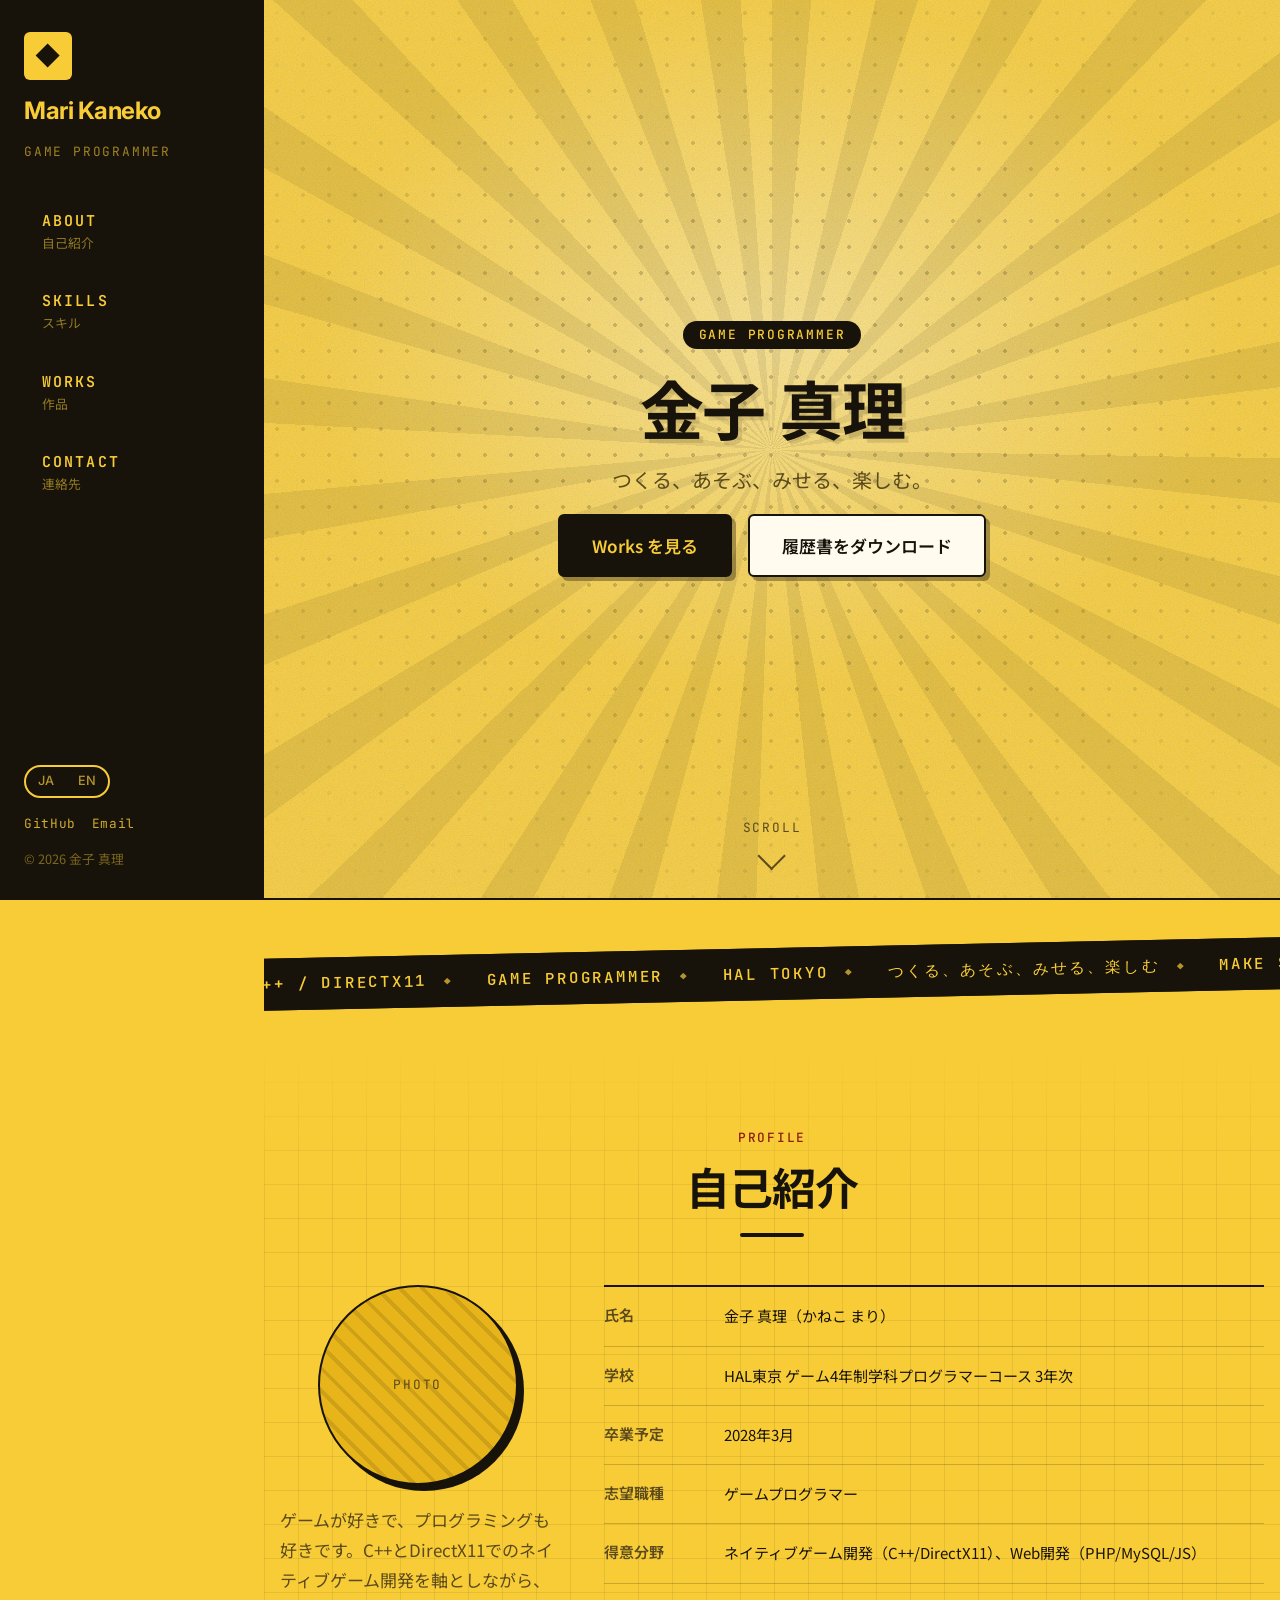
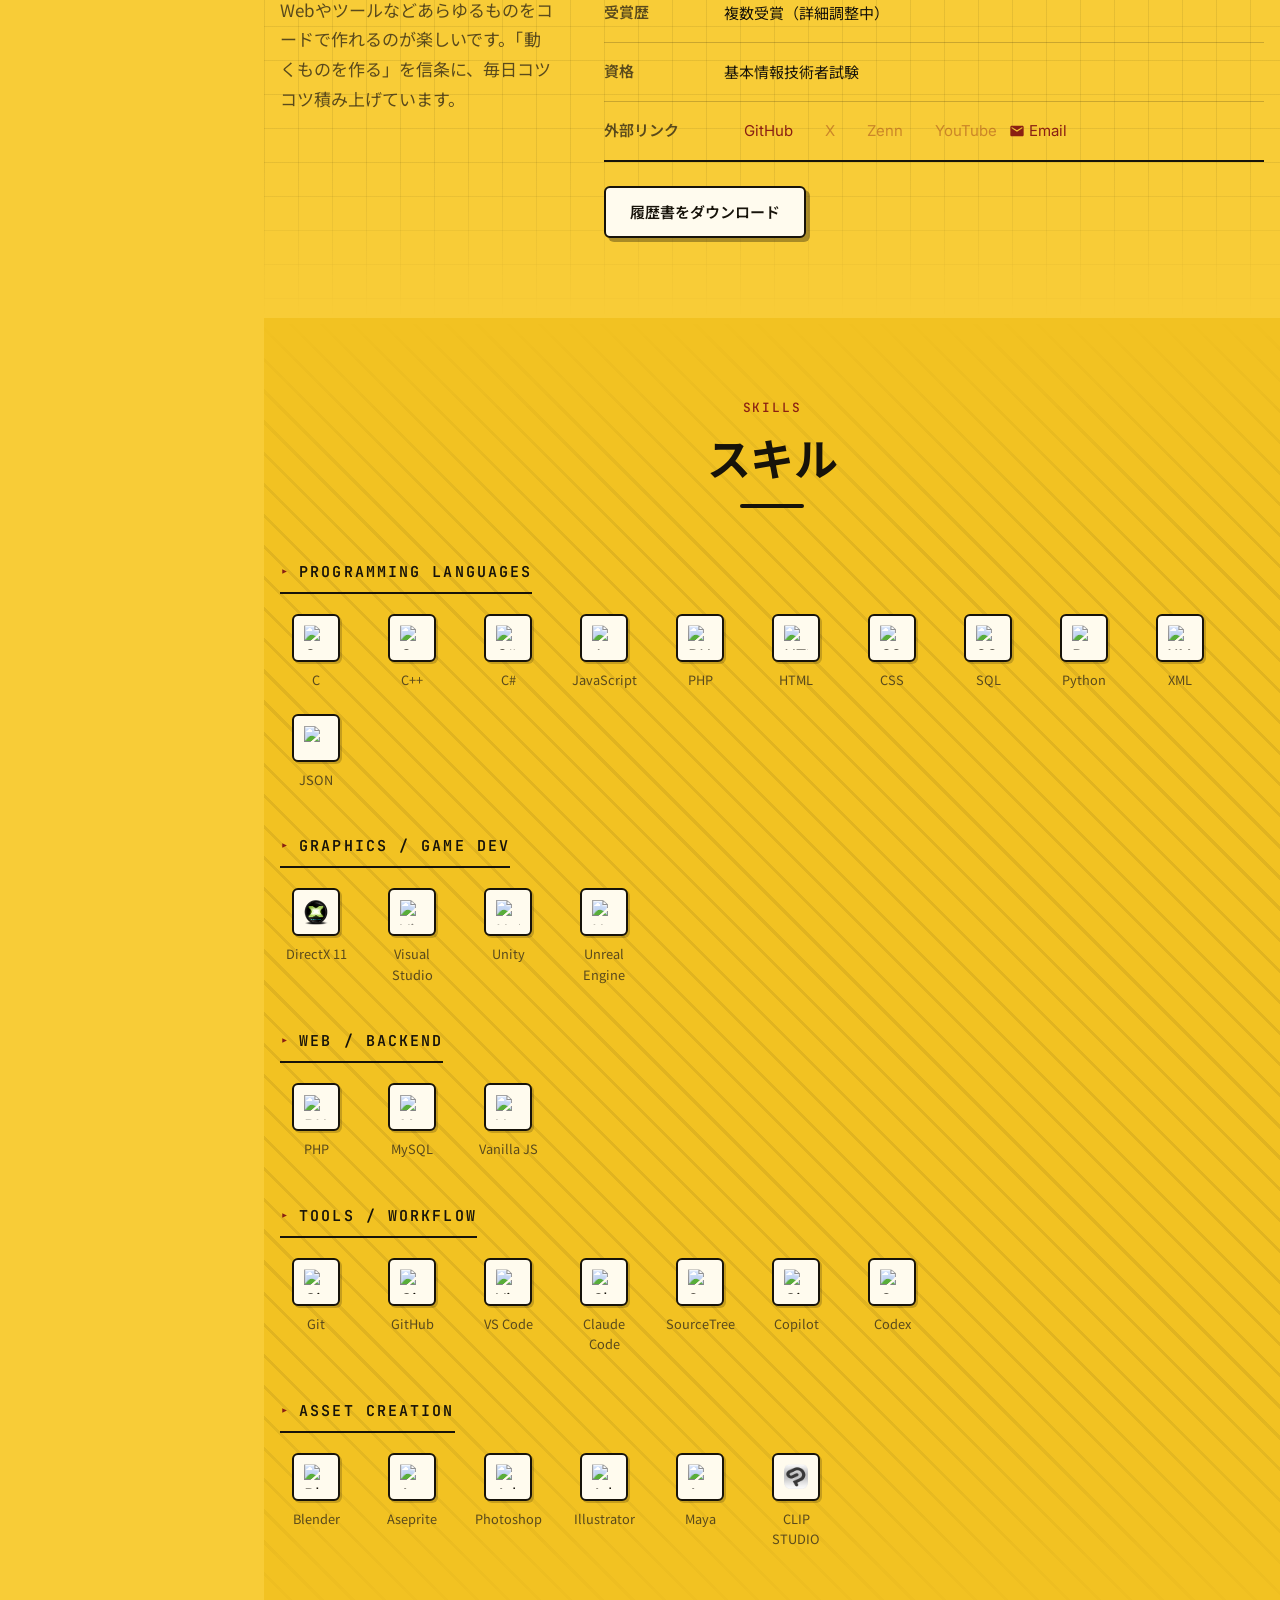
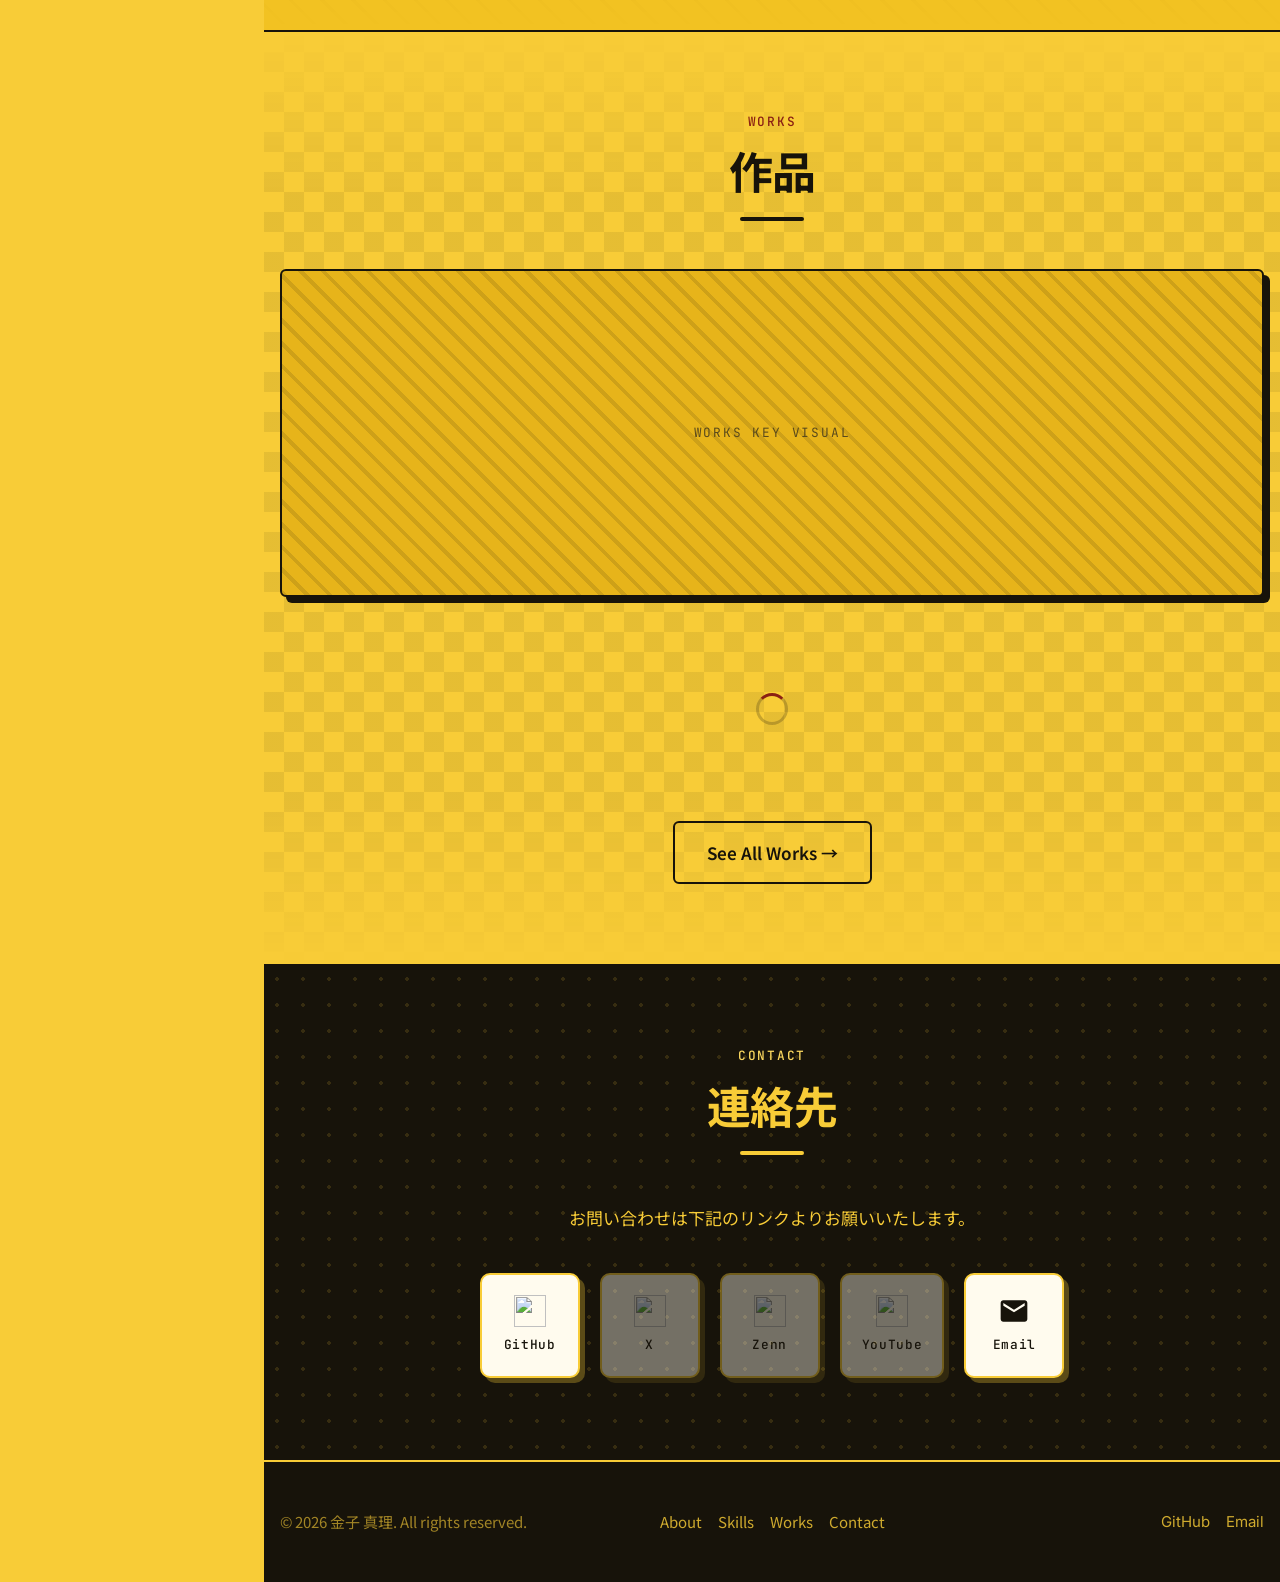
==== commit c242f09e: "更新２" ====
--- a/index.html
+++ b/index.html
@@ -48,459 +48,500 @@
   <!-- Skip link -->
   <a class="skip-link" href="#main">メインコンテンツへスキップ</a>
 
-  <!-- Header -->
-  <header class="site-header" id="site-header">
-    <div class="site-header__inner container">
-      <a class="site-header__logo" href="index.html" aria-label="金子 真理 ポートフォリオ トップ">
-        <!-- ロゴ画像を使う場合はこの span の中に <img src="..." alt=""> を入れる -->
-        <span class="site-header__mark" aria-hidden="true"></span>
-        Mari Kaneko
-      </a>
-
-      <nav class="site-nav" aria-label="グローバルナビゲーション">
-        <a class="site-nav__link" href="#about"   data-i18n="nav.about">About</a>
-        <a class="site-nav__link" href="#skills"  data-i18n="nav.skills">Skills</a>
-        <a class="site-nav__link" href="#works"   data-i18n="nav.works">Works</a>
-        <a class="site-nav__link" href="#contact" data-i18n="nav.contact">Contact</a>
-
+  <div class="shell">
+
+    <!--
+      Sidebar: PC 用の常設ナビ。
+      1024px 未満ではこれが隠れ、上のヘッダー＋ドロワーに切り替わる。
+    -->
+    <aside class="sidebar" aria-label="サイドナビゲーション">
+      <div class="sidebar__inner">
+        <a class="sidebar__brand" href="index.html" aria-label="金子 真理 ポートフォリオ トップ">
+          <!-- ロゴ画像を使う場合はこの span の中に <img src="..." alt=""> を入れる -->
+          <span class="brand-mark brand-mark--lg brand-mark--invert" aria-hidden="true"></span>
+          <span class="sidebar__brand-name">Mari Kaneko</span>
+          <span class="sidebar__brand-role" data-i18n="hero.role">Game Programmer</span>
+        </a>
+
+        <nav class="sidebar__nav" aria-label="グローバルナビゲーション">
+          <a class="sidebar__link" href="#about">
+            <span class="sidebar__link-en">About</span>
+            <span class="sidebar__link-ja" data-i18n="nav.about">自己紹介</span>
+          </a>
+          <a class="sidebar__link" href="#skills">
+            <span class="sidebar__link-en">Skills</span>
+            <span class="sidebar__link-ja" data-i18n="nav.skills">スキル</span>
+          </a>
+          <a class="sidebar__link" href="#works">
+            <span class="sidebar__link-en">Works</span>
+            <span class="sidebar__link-ja" data-i18n="nav.works">作品</span>
+          </a>
+          <a class="sidebar__link" href="#contact">
+            <span class="sidebar__link-en">Contact</span>
+            <span class="sidebar__link-ja" data-i18n="nav.contact">連絡先</span>
+          </a>
+        </nav>
+
+        <div class="sidebar__foot">
+          <div class="lang-toggle" role="group" aria-label="言語切替">
+            <button class="lang-toggle__btn" data-lang="ja" aria-pressed="true">JA</button>
+            <button class="lang-toggle__btn" data-lang="en" aria-pressed="false">EN</button>
+          </div>
+          <div class="sidebar__social">
+            <a class="sidebar__social-link" href="https://github.com/Planetalize" target="_blank" rel="noopener">GitHub</a>
+            <a class="sidebar__social-link" href="mailto:hitowa1100@gmail.com">Email</a>
+          </div>
+          <p class="sidebar__copy" data-i18n="footer.copyright_short">© 2026 金子 真理</p>
+        </div>
+      </div>
+    </aside>
+
+    <div class="shell__main">
+
+    <!-- Header -->
+    <header class="site-header" id="site-header">
+      <div class="site-header__inner container">
+        <a class="site-header__logo" href="index.html" aria-label="金子 真理 ポートフォリオ トップ">
+          <!-- ロゴ画像を使う場合はこの span の中に <img src="..." alt=""> を入れる -->
+          <span class="brand-mark" aria-hidden="true"></span>
+          Mari Kaneko
+        </a>
+
+        <button class="hamburger" aria-label="メニューを開く" aria-expanded="false" aria-controls="drawer">
+          <span class="hamburger__line"></span>
+          <span class="hamburger__line"></span>
+          <span class="hamburger__line"></span>
+        </button>
+      </div>
+    </header>
+
+    <!-- Mobile Drawer -->
+    <div class="drawer" id="drawer" role="dialog" aria-modal="true" aria-label="ナビゲーションメニュー">
+      <div class="drawer__overlay" id="drawer-overlay"></div>
+      <div class="drawer__panel">
+        <button class="drawer__close" aria-label="メニューを閉じる">✕</button>
+        <nav class="drawer__nav" aria-label="モバイルナビゲーション">
+          <a class="drawer__nav-link" href="#about"   data-i18n="nav.about">About</a>
+          <a class="drawer__nav-link" href="#skills"  data-i18n="nav.skills">Skills</a>
+          <a class="drawer__nav-link" href="#works"   data-i18n="nav.works">Works</a>
+          <a class="drawer__nav-link" href="#contact" data-i18n="nav.contact">Contact</a>
+        </nav>
         <div class="lang-toggle" role="group" aria-label="言語切替">
-          <button class="lang-toggle__btn" data-lang="ja" aria-pressed="true">JA</button>
-          <button class="lang-toggle__btn" data-lang="en" aria-pressed="false">EN</button>
-        </div>
-      </nav>
-
-      <button class="hamburger" aria-label="メニューを開く" aria-expanded="false" aria-controls="drawer">
-        <span class="hamburger__line"></span>
-        <span class="hamburger__line"></span>
-        <span class="hamburger__line"></span>
-      </button>
-    </div>
-  </header>
-
-  <!-- Mobile Drawer -->
-  <div class="drawer" id="drawer" role="dialog" aria-modal="true" aria-label="ナビゲーションメニュー">
-    <div class="drawer__overlay" id="drawer-overlay"></div>
-    <div class="drawer__panel">
-      <button class="drawer__close" aria-label="メニューを閉じる">✕</button>
-      <nav class="drawer__nav" aria-label="モバイルナビゲーション">
-        <a class="drawer__nav-link" href="#about"   data-i18n="nav.about">About</a>
-        <a class="drawer__nav-link" href="#skills"  data-i18n="nav.skills">Skills</a>
-        <a class="drawer__nav-link" href="#works"   data-i18n="nav.works">Works</a>
-        <a class="drawer__nav-link" href="#contact" data-i18n="nav.contact">Contact</a>
-      </nav>
-      <div class="lang-toggle" role="group" aria-label="言語切替">
-        <button class="lang-toggle__btn" data-lang="ja">JA</button>
-        <button class="lang-toggle__btn" data-lang="en">EN</button>
+          <button class="lang-toggle__btn" data-lang="ja">JA</button>
+          <button class="lang-toggle__btn" data-lang="en">EN</button>
+        </div>
       </div>
     </div>
-  </div>
-
-  <!-- Main -->
-  <main id="main">
-
-    <!-- ── Hero ── -->
-    <section class="hero" id="hero" aria-label="ヒーロー">
-      <!-- 背景装飾: 放射線 → ドット → 紙目 の3枚重ね -->
-      <div class="hero__deco" aria-hidden="true">
-        <div class="pattern pattern--rays pattern--faint"></div>
-        <div class="pattern pattern--dots pattern--bold pattern--vignette"></div>
-        <div class="pattern pattern--grain"></div>
+
+    <!-- Main -->
+    <main id="main">
+
+      <!-- ── Hero ── -->
+      <section class="hero" id="hero" aria-label="ヒーロー">
+        <!-- 背景装飾: 放射線 → ドット → 紙目 の3枚重ね -->
+        <div class="hero__deco" aria-hidden="true">
+          <div class="pattern pattern--rays pattern--faint"></div>
+          <div class="pattern pattern--dots pattern--bold pattern--vignette"></div>
+          <div class="pattern pattern--grain"></div>
+        </div>
+        <div class="hero__content">
+          <p class="hero__role en" data-i18n="hero.role">Game Programmer</p>
+          <h1 class="hero__name">金子 真理</h1>
+          <p class="hero__copy" data-i18n="hero.copy">つくる、あそぶ、みせる、楽しむ。</p>
+          <div class="hero__actions">
+            <a class="btn btn--primary btn--lg" href="#works" data-i18n="hero.cta_works">Works を見る</a>
+            <a class="btn btn--outline btn--lg" href="assets/resume.pdf" download data-i18n="hero.cta_resume">履歴書をダウンロード</a>
+          </div>
+        </div>
+        <div class="hero__scroll" aria-hidden="true">
+          <span>scroll</span>
+          <span class="hero__scroll-arrow"></span>
+        </div>
+      </section>
+
+      <div class="tape-band">
+        <div class="tape tape--tilt" aria-hidden="true">
+          <div class="tape__track">
+            <div class="tape__group">
+              <span class="tape__item">C++ / DirectX11</span>
+              <span class="tape__item">Game Programmer</span>
+              <span class="tape__item">HAL Tokyo</span>
+              <span class="tape__item">つくる、あそぶ、みせる、楽しむ</span>
+              <span class="tape__item">Make Something That Moves</span>
+            </div>
+            <div class="tape__group">
+              <span class="tape__item">C++ / DirectX11</span>
+              <span class="tape__item">Game Programmer</span>
+              <span class="tape__item">HAL Tokyo</span>
+              <span class="tape__item">つくる、あそぶ、みせる、楽しむ</span>
+              <span class="tape__item">Make Something That Moves</span>
+            </div>
+          </div>
+        </div>
       </div>
-      <div class="hero__content">
-        <p class="hero__role en" data-i18n="hero.role">Game Programmer</p>
-        <h1 class="hero__name">金子 真理</h1>
-        <p class="hero__copy" data-i18n="hero.copy">つくる、あそぶ、みせる、楽しむ。</p>
-        <div class="hero__actions">
-          <a class="btn btn--primary btn--lg" href="#works" data-i18n="hero.cta_works">Works を見る</a>
-          <a class="btn btn--outline btn--lg" href="assets/resume.pdf" download data-i18n="hero.cta_resume">履歴書をダウンロード</a>
+
+      <!-- ── About ── -->
+      <section class="section has-pattern" id="about" aria-labelledby="about-heading">
+        <div class="pattern pattern--grid pattern--faint pattern--fade" aria-hidden="true"></div>
+        <div class="container">
+          <h2 class="section__heading reveal" id="about-heading">
+            <span>Profile</span>
+            <span data-i18n="about.heading">自己紹介</span>
+          </h2>
+
+          <div class="about__inner reveal">
+            <!-- Left: photo + bio -->
+            <div class="about__photo-wrap">
+              <!-- 写真を入れるときは下の img のコメントを外してパスを差し替える -->
+              <figure class="frame frame--1x1 frame--round about__photo-frame" data-label="Photo">
+                <!-- <img class="frame__img" src="assets/images/profile.jpg" alt="金子 真理"> -->
+              </figure>
+              <p class="about__bio" data-i18n="about.bio">
+                ゲームが好きで、プログラミングも好きです。C++とDirectX11でのネイティブゲーム開発を軸としながら、Webやツールなどあらゆるものをコードで作れるのが楽しいです。「動くものを作る」を信条に、毎日コツコツ積み上げています。
+              </p>
+            </div>
+
+            <!-- Right: info table -->
+            <div class="about__info-wrap">
+              <table class="about__info-table">
+                <tbody>
+                  <tr>
+                    <th data-i18n="about.label_name">氏名</th>
+                    <td><span data-i18n="about_data.name">金子 真理</span>（<span data-i18n="about_data.name_kana">かねこ まり</span>）</td>
+                  </tr>
+                  <tr>
+                    <th data-i18n="about.label_school">学校</th>
+                    <td><span data-i18n="about_data.school">HAL東京</span> <span data-i18n="about_data.department">ゲーム4年制学科プログラマーコース</span> <span data-i18n="about_data.year">3</span>年次</td>
+                  </tr>
+                  <tr>
+                    <th data-i18n="about.label_graduation">卒業予定</th>
+                    <td data-i18n="about_data.graduation">2028年3月</td>
+                  </tr>
+                  <tr>
+                    <th data-i18n="about.label_desired_job">志望職種</th>
+                    <td data-i18n="about_data.desired_job">ゲームプログラマー</td>
+                  </tr>
+                  <tr>
+                    <th data-i18n="about.label_strengths">得意分野</th>
+                    <td data-i18n="about_data.strengths">ネイティブゲーム開発（C++/DirectX11）、Web開発（PHP/MySQL/JS）</td>
+                  </tr>
+                  <tr id="awards-row">
+                    <th data-i18n="about.label_awards">受賞歴</th>
+                    <td data-i18n="about_data.awards">複数受賞（詳細調整中）</td>
+                  </tr>
+                  <tr>
+                    <th data-i18n="about.label_certifications">資格</th>
+                    <td data-i18n="about_data.certifications">基本情報技術者試験</td>
+                  </tr>
+                  <tr>
+                    <th data-i18n="about.label_links">外部リンク</th>
+                    <td>
+                      <div class="about__links">
+                        <a class="about__ext-link" href="https://github.com/Planetalize" target="_blank" rel="noopener" aria-label="GitHub（新しいタブで開く）">
+                          <img src="https://cdn.jsdelivr.net/gh/devicons/devicon@latest/icons/github/github-original.svg" width="16" height="16" alt="" loading="lazy">
+                          GitHub
+                        </a>
+                        <!-- X（旧 Twitter）: URL 確定後に差し替え -->
+                        <a class="about__ext-link about__ext-link--placeholder" href="#" aria-label="X（準備中）" aria-disabled="true" tabindex="-1" style="opacity:.4;pointer-events:none;">
+                          <img src="https://cdn.simpleicons.org/x/1F2937" width="16" height="16" alt="" loading="lazy">
+                          X
+                        </a>
+                        <!-- Zenn: URL 確定後に差し替え -->
+                        <a class="about__ext-link about__ext-link--placeholder" href="#" aria-label="Zenn（準備中）" aria-disabled="true" tabindex="-1" style="opacity:.4;pointer-events:none;">
+                          <img src="https://cdn.simpleicons.org/zenn/3EA8FF" width="16" height="16" alt="" loading="lazy">
+                          Zenn
+                        </a>
+                        <!-- YouTube: URL 確定後に差し替え -->
+                        <a class="about__ext-link about__ext-link--placeholder" href="#" aria-label="YouTube（準備中）" aria-disabled="true" tabindex="-1" style="opacity:.4;pointer-events:none;">
+                          <img src="https://cdn.simpleicons.org/youtube/FF0000" width="16" height="16" alt="" loading="lazy">
+                          YouTube
+                        </a>
+                        <a class="about__ext-link" href="mailto:hitowa1100@gmail.com" aria-label="メールを送る">
+                          <svg width="16" height="16" viewBox="0 0 24 24" fill="currentColor" aria-hidden="true"><path d="M20 4H4c-1.1 0-2 .9-2 2v12c0 1.1.9 2 2 2h16c1.1 0 2-.9 2-2V6c0-1.1-.9-2-2-2zm0 4-8 5-8-5V6l8 5 8-5v2z"/></svg>
+                          Email
+                        </a>
+                      </div>
+                    </td>
+                  </tr>
+                </tbody>
+              </table>
+
+              <div class="about__cta">
+                <a class="btn btn--outline" href="assets/resume.pdf" download data-i18n="hero.cta_resume">
+                  履歴書をダウンロード
+                </a>
+              </div>
+            </div>
+          </div>
+        </div>
+      </section>
+
+      <!-- ── Skills ── -->
+      <section class="section section--muted has-pattern" id="skills" aria-labelledby="skills-heading">
+        <div class="pattern pattern--stripe pattern--faint pattern--fade" aria-hidden="true"></div>
+        <div class="container">
+          <h2 class="section__heading reveal" id="skills-heading">
+            <span>Skills</span>
+            <span data-i18n="skills.heading">スキル</span>
+          </h2>
+
+          <div class="skills__categories" id="skills-categories">
+
+            <!-- Programming Languages -->
+            <div class="skill-category">
+              <h3 class="skills__category-name" data-i18n="skills.categories.languages">Programming Languages</h3>
+              <ul class="skills__icons" role="list">
+                <li class="skill-icon" title="C">
+                  <img class="skill-icon__img" src="https://cdn.jsdelivr.net/gh/devicons/devicon@latest/icons/c/c-original.svg" alt="C" loading="lazy">
+                  <span class="skill-icon__label">C</span>
+                </li>
+                <li class="skill-icon" title="C++">
+                  <img class="skill-icon__img" src="https://cdn.jsdelivr.net/gh/devicons/devicon@latest/icons/cplusplus/cplusplus-original.svg" alt="C++" loading="lazy">
+                  <span class="skill-icon__label">C++</span>
+                </li>
+                <li class="skill-icon" title="C#">
+                  <img class="skill-icon__img" src="https://cdn.jsdelivr.net/gh/devicons/devicon@latest/icons/csharp/csharp-original.svg" alt="C#" loading="lazy">
+                  <span class="skill-icon__label">C#</span>
+                </li>
+                <li class="skill-icon" title="JavaScript">
+                  <img class="skill-icon__img" src="https://cdn.jsdelivr.net/gh/devicons/devicon@latest/icons/javascript/javascript-original.svg" alt="JavaScript" loading="lazy">
+                  <span class="skill-icon__label">JavaScript</span>
+                </li>
+                <li class="skill-icon" title="PHP">
+                  <img class="skill-icon__img" src="https://cdn.jsdelivr.net/gh/devicons/devicon@latest/icons/php/php-original.svg" alt="PHP" loading="lazy">
+                  <span class="skill-icon__label">PHP</span>
+                </li>
+                <li class="skill-icon" title="HTML5">
+                  <img class="skill-icon__img" src="https://cdn.jsdelivr.net/gh/devicons/devicon@latest/icons/html5/html5-original.svg" alt="HTML5" loading="lazy">
+                  <span class="skill-icon__label">HTML</span>
+                </li>
+                <li class="skill-icon" title="CSS3">
+                  <img class="skill-icon__img" src="https://cdn.jsdelivr.net/gh/devicons/devicon@latest/icons/css3/css3-original.svg" alt="CSS3" loading="lazy">
+                  <span class="skill-icon__label">CSS</span>
+                </li>
+                <li class="skill-icon" title="SQL">
+                  <img class="skill-icon__img" src="https://cdn.jsdelivr.net/gh/devicons/devicon@latest/icons/mysql/mysql-original.svg" alt="SQL" loading="lazy">
+                  <span class="skill-icon__label">SQL</span>
+                </li>
+                <li class="skill-icon" title="Python">
+                  <img class="skill-icon__img" src="https://cdn.jsdelivr.net/gh/devicons/devicon@latest/icons/python/python-original.svg" alt="Python" loading="lazy">
+                  <span class="skill-icon__label">Python</span>
+                </li>
+                <li class="skill-icon" title="XML">
+                  <img class="skill-icon__img" src="https://cdn.jsdelivr.net/gh/devicons/devicon@latest/icons/xml/xml-original.svg" alt="XML" loading="lazy">
+                  <span class="skill-icon__label">XML</span>
+                </li>
+                <li class="skill-icon" title="JSON">
+                  <img class="skill-icon__img" src="https://cdn.jsdelivr.net/gh/devicons/devicon@latest/icons/json/json-original.svg" alt="JSON" loading="lazy">
+                  <span class="skill-icon__label">JSON</span>
+                </li>
+              </ul>
+            </div>
+
+            <!-- Graphics / Game Dev -->
+            <div class="skill-category">
+              <h3 class="skills__category-name" data-i18n="skills.categories.game_dev">Graphics / Game Dev</h3>
+              <ul class="skills__icons" role="list">
+                <li class="skill-icon" title="DirectX 11">
+                  <img class="skill-icon__img" src="assets/images/icons/directX11.png" alt="DirectX 11" loading="lazy">
+                  <span class="skill-icon__label">DirectX 11</span>
+                </li>
+                <li class="skill-icon" title="Visual Studio 2022">
+                  <img class="skill-icon__img" src="https://cdn.jsdelivr.net/gh/devicons/devicon@latest/icons/visualstudio/visualstudio-plain.svg" alt="Visual Studio 2022" loading="lazy">
+                  <span class="skill-icon__label">Visual Studio</span>
+                </li>
+                <li class="skill-icon" title="Unity">
+                  <img class="skill-icon__img" src="https://cdn.jsdelivr.net/gh/devicons/devicon@latest/icons/unity/unity-original.svg" alt="Unity" loading="lazy">
+                  <span class="skill-icon__label">Unity</span>
+                </li>
+                <li class="skill-icon" title="Unreal Engine">
+                  <img class="skill-icon__img" src="https://cdn.jsdelivr.net/gh/devicons/devicon@latest/icons/unrealengine/unrealengine-original.svg" alt="Unreal Engine" loading="lazy">
+                  <span class="skill-icon__label">Unreal Engine</span>
+                </li>
+              </ul>
+            </div>
+
+            <!-- Web / Backend -->
+            <div class="skill-category">
+              <h3 class="skills__category-name" data-i18n="skills.categories.web">Web / Backend</h3>
+              <ul class="skills__icons" role="list">
+                <li class="skill-icon" title="PHP">
+                  <img class="skill-icon__img" src="https://cdn.jsdelivr.net/gh/devicons/devicon@latest/icons/php/php-original.svg" alt="PHP" loading="lazy">
+                  <span class="skill-icon__label">PHP</span>
+                </li>
+                <li class="skill-icon" title="MySQL">
+                  <img class="skill-icon__img" src="https://cdn.jsdelivr.net/gh/devicons/devicon@latest/icons/mysql/mysql-original.svg" alt="MySQL" loading="lazy">
+                  <span class="skill-icon__label">MySQL</span>
+                </li>
+                <li class="skill-icon" title="Vanilla JavaScript">
+                  <img class="skill-icon__img" src="https://cdn.jsdelivr.net/gh/devicons/devicon@latest/icons/javascript/javascript-original.svg" alt="Vanilla JavaScript" loading="lazy">
+                  <span class="skill-icon__label">Vanilla JS</span>
+                </li>
+              </ul>
+            </div>
+
+            <!-- Tools / Workflow -->
+            <div class="skill-category">
+              <h3 class="skills__category-name" data-i18n="skills.categories.tools">Tools / Workflow</h3>
+              <ul class="skills__icons" role="list">
+                <li class="skill-icon" title="Git">
+                  <img class="skill-icon__img" src="https://cdn.jsdelivr.net/gh/devicons/devicon@latest/icons/git/git-original.svg" alt="Git" loading="lazy">
+                  <span class="skill-icon__label">Git</span>
+                </li>
+                <li class="skill-icon" title="GitHub">
+                  <img class="skill-icon__img" src="https://cdn.jsdelivr.net/gh/devicons/devicon@latest/icons/github/github-original.svg" alt="GitHub" loading="lazy">
+                  <span class="skill-icon__label">GitHub</span>
+                </li>
+                <li class="skill-icon" title="Visual Studio Code">
+                  <img class="skill-icon__img" src="https://cdn.jsdelivr.net/gh/devicons/devicon@latest/icons/vscode/vscode-original.svg" alt="Visual Studio Code" loading="lazy">
+                  <span class="skill-icon__label">VS Code</span>
+                </li>
+                <li class="skill-icon" title="Claude Code">
+                  <img class="skill-icon__img" src="https://cdn.simpleicons.org/anthropic/1F2937" alt="Claude Code" loading="lazy">
+                  <span class="skill-icon__label">Claude Code</span>
+                </li>
+                <li class="skill-icon" title="SourceTree">
+                  <img class="skill-icon__img" src="https://cdn.simpleicons.org/sourcetree/0052CC" alt="SourceTree" loading="lazy">
+                  <span class="skill-icon__label">SourceTree</span>
+                </li>
+                <li class="skill-icon" title="GitHub Copilot">
+                  <img class="skill-icon__img" src="https://cdn.simpleicons.org/githubcopilot/1F2937" alt="GitHub Copilot" loading="lazy">
+                  <span class="skill-icon__label">Copilot</span>
+                </li>
+                <li class="skill-icon" title="OpenAI Codex">
+                  <img class="skill-icon__img" src="https://cdn.simpleicons.org/openai/1F2937" alt="OpenAI Codex" loading="lazy">
+                  <span class="skill-icon__label">Codex</span>
+                </li>
+              </ul>
+            </div>
+
+            <!-- Asset Creation -->
+            <div class="skill-category">
+              <h3 class="skills__category-name" data-i18n="skills.categories.assets">Asset Creation</h3>
+              <ul class="skills__icons" role="list">
+                <li class="skill-icon" title="Blender">
+                  <img class="skill-icon__img" src="https://cdn.jsdelivr.net/gh/devicons/devicon@latest/icons/blender/blender-original.svg" alt="Blender" loading="lazy">
+                  <span class="skill-icon__label">Blender</span>
+                </li>
+                <li class="skill-icon" title="Aseprite">
+                  <img class="skill-icon__img" src="https://cdn.simpleicons.org/aseprite/1F2937" alt="Aseprite" loading="lazy">
+                  <span class="skill-icon__label">Aseprite</span>
+                </li>
+                <li class="skill-icon" title="Adobe Photoshop">
+                  <img class="skill-icon__img" src="https://cdn.jsdelivr.net/gh/devicons/devicon@latest/icons/photoshop/photoshop-plain.svg" alt="Adobe Photoshop" loading="lazy">
+                  <span class="skill-icon__label">Photoshop</span>
+                </li>
+                <li class="skill-icon" title="Adobe Illustrator">
+                  <img class="skill-icon__img" src="https://cdn.jsdelivr.net/gh/devicons/devicon@latest/icons/illustrator/illustrator-plain.svg" alt="Adobe Illustrator" loading="lazy">
+                  <span class="skill-icon__label">Illustrator</span>
+                </li>
+                <li class="skill-icon" title="Autodesk Maya">
+                  <img class="skill-icon__img" src="https://cdn.jsdelivr.net/gh/devicons/devicon@latest/icons/maya/maya-original.svg" alt="Autodesk Maya" loading="lazy">
+                  <span class="skill-icon__label">Maya</span>
+                </li>
+                <li class="skill-icon" title="CLIP STUDIO PAINT">
+                  <img class="skill-icon__img" src="assets/images/icons/Clipstudiopaint.png" alt="CLIP STUDIO PAINT" loading="lazy">
+                  <span class="skill-icon__label">CLIP STUDIO</span>
+                </li>
+              </ul>
+            </div>
+
+          </div><!-- /.skills__categories -->
+        </div>
+      </section>
+
+      <!-- ── Works (excerpt) ── -->
+      <section class="section section--edged has-pattern" id="works" aria-labelledby="works-heading">
+        <div class="pattern pattern--checker pattern--faint pattern--fade" aria-hidden="true"></div>
+        <div class="container">
+          <h2 class="section__heading reveal" id="works-heading">
+            <span>Works</span>
+            <span data-i18n="works.heading">作品</span>
+          </h2>
+
+          <!-- セクションバナー: 画像を入れるときは img のコメントを外す -->
+          <figure class="frame banner-slot frame--pop reveal" data-label="Works Key Visual">
+            <!-- <img class="frame__img" src="assets/images/works-banner.jpg" alt=""> -->
+          </figure>
+
+          <div class="works-grid" id="featured-works">
+            <div class="loading-spinner" aria-label="読み込み中"></div>
+          </div>
+
+          <div class="works__see-all">
+            <a class="btn btn--ghost btn--lg" href="works.html" data-i18n="works.see_all">See All Works →</a>
+          </div>
+        </div>
+      </section>
+
+      <!-- ── Contact ── -->
+      <section class="section section--ink has-pattern" id="contact" aria-labelledby="contact-heading">
+        <div class="pattern pattern--dots" aria-hidden="true"></div>
+        <div class="container container--narrow">
+          <h2 class="section__heading reveal" id="contact-heading">
+            <span>Contact</span>
+            <span data-i18n="contact.heading">連絡先</span>
+          </h2>
+
+          <p class="contact__copy" data-i18n="contact.copy">
+            お問い合わせは下記のリンクよりお願いいたします。
+          </p>
+
+          <div class="contact__links reveal">
+            <a class="contact__link" href="https://github.com/Planetalize" target="_blank" rel="noopener" aria-label="GitHub（新しいタブで開く）">
+              <img class="contact__link-icon" src="https://cdn.jsdelivr.net/gh/devicons/devicon@latest/icons/github/github-original.svg" alt="" loading="lazy">
+              <span class="contact__link-label en">GitHub</span>
+            </a>
+            <!-- X: URL 確定後に href を差し替え -->
+            <span class="contact__link" aria-label="X（準備中）" style="opacity:.4;cursor:default;">
+              <img class="contact__link-icon" src="https://cdn.simpleicons.org/x/1F2937" alt="" loading="lazy">
+              <span class="contact__link-label en">X</span>
+            </span>
+            <!-- Zenn: URL 確定後に差し替え -->
+            <span class="contact__link" aria-label="Zenn（準備中）" style="opacity:.4;cursor:default;">
+              <img class="contact__link-icon" src="https://cdn.simpleicons.org/zenn/3EA8FF" alt="" loading="lazy">
+              <span class="contact__link-label en">Zenn</span>
+            </span>
+            <!-- YouTube: URL 確定後に差し替え -->
+            <span class="contact__link" aria-label="YouTube（準備中）" style="opacity:.4;cursor:default;">
+              <img class="contact__link-icon" src="https://cdn.simpleicons.org/youtube/FF0000" alt="" loading="lazy">
+              <span class="contact__link-label en">YouTube</span>
+            </span>
+            <a class="contact__link" href="mailto:hitowa1100@gmail.com" aria-label="メールを送る">
+              <svg class="contact__link-icon--svg" viewBox="0 0 24 24" xmlns="http://www.w3.org/2000/svg" aria-hidden="true">
+                <path d="M20 4H4c-1.1 0-2 .9-2 2v12c0 1.1.9 2 2 2h16c1.1 0 2-.9 2-2V6c0-1.1-.9-2-2-2zm0 4-8 5-8-5V6l8 5 8-5v2z"/>
+              </svg>
+              <span class="contact__link-label en">Email</span>
+            </a>
+          </div>
+        </div>
+      </section>
+
+    </main>
+
+    <!-- Footer -->
+    <footer class="site-footer" role="contentinfo">
+      <div class="container">
+        <div class="site-footer__inner">
+          <p class="site-footer__copy">
+            <span data-i18n="footer.copyright">© 2026 金子 真理. All rights reserved.</span>
+          </p>
+          <nav class="site-footer__links" aria-label="フッターナビゲーション">
+            <a class="site-footer__link" href="#about"   data-i18n="nav.about">About</a>
+            <a class="site-footer__link" href="#skills"  data-i18n="nav.skills">Skills</a>
+            <a class="site-footer__link" href="#works"   data-i18n="nav.works">Works</a>
+            <a class="site-footer__link" href="#contact" data-i18n="nav.contact">Contact</a>
+          </nav>
+          <div class="site-footer__social" aria-label="ソーシャルリンク">
+            <a class="site-footer__link en" href="https://github.com/Planetalize" target="_blank" rel="noopener" aria-label="GitHub">GitHub</a>
+            <a class="site-footer__link en" href="mailto:hitowa1100@gmail.com" aria-label="Email">Email</a>
+          </div>
         </div>
       </div>
-      <div class="hero__scroll" aria-hidden="true">
-        <span>scroll</span>
-        <span class="hero__scroll-arrow"></span>
-      </div>
-    </section>
-
-    <div class="tape-band">
-      <div class="tape tape--tilt" aria-hidden="true">
-        <div class="tape__track">
-          <div class="tape__group">
-            <span class="tape__item">C++ / DirectX11</span>
-            <span class="tape__item">Game Programmer</span>
-            <span class="tape__item">HAL Tokyo</span>
-            <span class="tape__item">つくる、あそぶ、みせる、楽しむ</span>
-            <span class="tape__item">Make Something That Moves</span>
-          </div>
-          <div class="tape__group">
-            <span class="tape__item">C++ / DirectX11</span>
-            <span class="tape__item">Game Programmer</span>
-            <span class="tape__item">HAL Tokyo</span>
-            <span class="tape__item">つくる、あそぶ、みせる、楽しむ</span>
-            <span class="tape__item">Make Something That Moves</span>
-          </div>
-        </div>
-      </div>
-    </div>
-
-    <!-- ── About ── -->
-    <section class="section has-pattern" id="about" aria-labelledby="about-heading">
-      <div class="pattern pattern--grid pattern--faint pattern--fade" aria-hidden="true"></div>
-      <div class="container">
-        <h2 class="section__heading reveal" id="about-heading">
-          <span>Profile</span>
-          <span data-i18n="about.heading">自己紹介</span>
-        </h2>
-
-        <div class="about__inner reveal">
-          <!-- Left: photo + bio -->
-          <div class="about__photo-wrap">
-            <!-- 写真を入れるときは下の img のコメントを外してパスを差し替える -->
-            <figure class="frame frame--1x1 frame--round about__photo-frame" data-label="Photo">
-              <!-- <img class="frame__img" src="assets/images/profile.jpg" alt="金子 真理"> -->
-            </figure>
-            <p class="about__bio" data-i18n="about.bio">
-              ゲームが好きで、プログラミングも好きです。C++とDirectX11でのネイティブゲーム開発を軸としながら、Webやツールなどあらゆるものをコードで作れるのが楽しいです。「動くものを作る」を信条に、毎日コツコツ積み上げています。
-            </p>
-          </div>
-
-          <!-- Right: info table -->
-          <div class="about__info-wrap">
-            <table class="about__info-table">
-              <tbody>
-                <tr>
-                  <th data-i18n="about.label_name">氏名</th>
-                  <td><span data-i18n="about_data.name">金子 真理</span>（<span data-i18n="about_data.name_kana">かねこ まり</span>）</td>
-                </tr>
-                <tr>
-                  <th data-i18n="about.label_school">学校</th>
-                  <td><span data-i18n="about_data.school">HAL東京</span> <span data-i18n="about_data.department">ゲーム4年制学科プログラマーコース</span> <span data-i18n="about_data.year">3</span>年次</td>
-                </tr>
-                <tr>
-                  <th data-i18n="about.label_graduation">卒業予定</th>
-                  <td data-i18n="about_data.graduation">2028年3月</td>
-                </tr>
-                <tr>
-                  <th data-i18n="about.label_desired_job">志望職種</th>
-                  <td data-i18n="about_data.desired_job">ゲームプログラマー</td>
-                </tr>
-                <tr>
-                  <th data-i18n="about.label_strengths">得意分野</th>
-                  <td data-i18n="about_data.strengths">ネイティブゲーム開発（C++/DirectX11）、Web開発（PHP/MySQL/JS）</td>
-                </tr>
-                <tr id="awards-row">
-                  <th data-i18n="about.label_awards">受賞歴</th>
-                  <td data-i18n="about_data.awards">複数受賞（詳細調整中）</td>
-                </tr>
-                <tr>
-                  <th data-i18n="about.label_certifications">資格</th>
-                  <td data-i18n="about_data.certifications">基本情報技術者試験</td>
-                </tr>
-                <tr>
-                  <th data-i18n="about.label_links">外部リンク</th>
-                  <td>
-                    <div class="about__links">
-                      <a class="about__ext-link" href="https://github.com/Planetalize" target="_blank" rel="noopener" aria-label="GitHub（新しいタブで開く）">
-                        <img src="https://cdn.jsdelivr.net/gh/devicons/devicon@latest/icons/github/github-original.svg" width="16" height="16" alt="" loading="lazy">
-                        GitHub
-                      </a>
-                      <!-- X（旧 Twitter）: URL 確定後に差し替え -->
-                      <a class="about__ext-link about__ext-link--placeholder" href="#" aria-label="X（準備中）" aria-disabled="true" tabindex="-1" style="opacity:.4;pointer-events:none;">
-                        <img src="https://cdn.simpleicons.org/x/1F2937" width="16" height="16" alt="" loading="lazy">
-                        X
-                      </a>
-                      <!-- Zenn: URL 確定後に差し替え -->
-                      <a class="about__ext-link about__ext-link--placeholder" href="#" aria-label="Zenn（準備中）" aria-disabled="true" tabindex="-1" style="opacity:.4;pointer-events:none;">
-                        <img src="https://cdn.simpleicons.org/zenn/3EA8FF" width="16" height="16" alt="" loading="lazy">
-                        Zenn
-                      </a>
-                      <!-- YouTube: URL 確定後に差し替え -->
-                      <a class="about__ext-link about__ext-link--placeholder" href="#" aria-label="YouTube（準備中）" aria-disabled="true" tabindex="-1" style="opacity:.4;pointer-events:none;">
-                        <img src="https://cdn.simpleicons.org/youtube/FF0000" width="16" height="16" alt="" loading="lazy">
-                        YouTube
-                      </a>
-                      <a class="about__ext-link" href="mailto:hitowa1100@gmail.com" aria-label="メールを送る">
-                        <svg width="16" height="16" viewBox="0 0 24 24" fill="currentColor" aria-hidden="true"><path d="M20 4H4c-1.1 0-2 .9-2 2v12c0 1.1.9 2 2 2h16c1.1 0 2-.9 2-2V6c0-1.1-.9-2-2-2zm0 4-8 5-8-5V6l8 5 8-5v2z"/></svg>
-                        Email
-                      </a>
-                    </div>
-                  </td>
-                </tr>
-              </tbody>
-            </table>
-
-            <div class="about__cta">
-              <a class="btn btn--outline" href="assets/resume.pdf" download data-i18n="hero.cta_resume">
-                履歴書をダウンロード
-              </a>
-            </div>
-          </div>
-        </div>
-      </div>
-    </section>
-
-    <!-- ── Skills ── -->
-    <section class="section section--muted has-pattern" id="skills" aria-labelledby="skills-heading">
-      <div class="pattern pattern--stripe pattern--faint pattern--fade" aria-hidden="true"></div>
-      <div class="container">
-        <h2 class="section__heading reveal" id="skills-heading">
-          <span>Skills</span>
-          <span data-i18n="skills.heading">スキル</span>
-        </h2>
-
-        <div class="skills__categories" id="skills-categories">
-
-          <!-- Programming Languages -->
-          <div class="skill-category">
-            <h3 class="skills__category-name" data-i18n="skills.categories.languages">Programming Languages</h3>
-            <ul class="skills__icons" role="list">
-              <li class="skill-icon" title="C">
-                <img class="skill-icon__img" src="https://cdn.jsdelivr.net/gh/devicons/devicon@latest/icons/c/c-original.svg" alt="C" loading="lazy">
-                <span class="skill-icon__label">C</span>
-              </li>
-              <li class="skill-icon" title="C++">
-                <img class="skill-icon__img" src="https://cdn.jsdelivr.net/gh/devicons/devicon@latest/icons/cplusplus/cplusplus-original.svg" alt="C++" loading="lazy">
-                <span class="skill-icon__label">C++</span>
-              </li>
-              <li class="skill-icon" title="C#">
-                <img class="skill-icon__img" src="https://cdn.jsdelivr.net/gh/devicons/devicon@latest/icons/csharp/csharp-original.svg" alt="C#" loading="lazy">
-                <span class="skill-icon__label">C#</span>
-              </li>
-              <li class="skill-icon" title="JavaScript">
-                <img class="skill-icon__img" src="https://cdn.jsdelivr.net/gh/devicons/devicon@latest/icons/javascript/javascript-original.svg" alt="JavaScript" loading="lazy">
-                <span class="skill-icon__label">JavaScript</span>
-              </li>
-              <li class="skill-icon" title="PHP">
-                <img class="skill-icon__img" src="https://cdn.jsdelivr.net/gh/devicons/devicon@latest/icons/php/php-original.svg" alt="PHP" loading="lazy">
-                <span class="skill-icon__label">PHP</span>
-              </li>
-              <li class="skill-icon" title="HTML5">
-                <img class="skill-icon__img" src="https://cdn.jsdelivr.net/gh/devicons/devicon@latest/icons/html5/html5-original.svg" alt="HTML5" loading="lazy">
-                <span class="skill-icon__label">HTML</span>
-              </li>
-              <li class="skill-icon" title="CSS3">
-                <img class="skill-icon__img" src="https://cdn.jsdelivr.net/gh/devicons/devicon@latest/icons/css3/css3-original.svg" alt="CSS3" loading="lazy">
-                <span class="skill-icon__label">CSS</span>
-              </li>
-              <li class="skill-icon" title="SQL">
-                <img class="skill-icon__img" src="https://cdn.jsdelivr.net/gh/devicons/devicon@latest/icons/mysql/mysql-original.svg" alt="SQL" loading="lazy">
-                <span class="skill-icon__label">SQL</span>
-              </li>
-              <li class="skill-icon" title="Python">
-                <img class="skill-icon__img" src="https://cdn.jsdelivr.net/gh/devicons/devicon@latest/icons/python/python-original.svg" alt="Python" loading="lazy">
-                <span class="skill-icon__label">Python</span>
-              </li>
-              <li class="skill-icon" title="XML">
-                <img class="skill-icon__img" src="https://cdn.jsdelivr.net/gh/devicons/devicon@latest/icons/xml/xml-original.svg" alt="XML" loading="lazy">
-                <span class="skill-icon__label">XML</span>
-              </li>
-              <li class="skill-icon" title="JSON">
-                <img class="skill-icon__img" src="https://cdn.jsdelivr.net/gh/devicons/devicon@latest/icons/json/json-original.svg" alt="JSON" loading="lazy">
-                <span class="skill-icon__label">JSON</span>
-              </li>
-            </ul>
-          </div>
-
-          <!-- Graphics / Game Dev -->
-          <div class="skill-category">
-            <h3 class="skills__category-name" data-i18n="skills.categories.game_dev">Graphics / Game Dev</h3>
-            <ul class="skills__icons" role="list">
-              <li class="skill-icon" title="DirectX 11">
-                <img class="skill-icon__img" src="assets/images/icons/directX11.png" alt="DirectX 11" loading="lazy">
-                <span class="skill-icon__label">DirectX 11</span>
-              </li>
-              <li class="skill-icon" title="Visual Studio 2022">
-                <img class="skill-icon__img" src="https://cdn.jsdelivr.net/gh/devicons/devicon@latest/icons/visualstudio/visualstudio-plain.svg" alt="Visual Studio 2022" loading="lazy">
-                <span class="skill-icon__label">Visual Studio</span>
-              </li>
-              <li class="skill-icon" title="Unity">
-                <img class="skill-icon__img" src="https://cdn.jsdelivr.net/gh/devicons/devicon@latest/icons/unity/unity-original.svg" alt="Unity" loading="lazy">
-                <span class="skill-icon__label">Unity</span>
-              </li>
-              <li class="skill-icon" title="Unreal Engine">
-                <img class="skill-icon__img" src="https://cdn.jsdelivr.net/gh/devicons/devicon@latest/icons/unrealengine/unrealengine-original.svg" alt="Unreal Engine" loading="lazy">
-                <span class="skill-icon__label">Unreal Engine</span>
-              </li>
-            </ul>
-          </div>
-
-          <!-- Web / Backend -->
-          <div class="skill-category">
-            <h3 class="skills__category-name" data-i18n="skills.categories.web">Web / Backend</h3>
-            <ul class="skills__icons" role="list">
-              <li class="skill-icon" title="PHP">
-                <img class="skill-icon__img" src="https://cdn.jsdelivr.net/gh/devicons/devicon@latest/icons/php/php-original.svg" alt="PHP" loading="lazy">
-                <span class="skill-icon__label">PHP</span>
-              </li>
-              <li class="skill-icon" title="MySQL">
-                <img class="skill-icon__img" src="https://cdn.jsdelivr.net/gh/devicons/devicon@latest/icons/mysql/mysql-original.svg" alt="MySQL" loading="lazy">
-                <span class="skill-icon__label">MySQL</span>
-              </li>
-              <li class="skill-icon" title="Vanilla JavaScript">
-                <img class="skill-icon__img" src="https://cdn.jsdelivr.net/gh/devicons/devicon@latest/icons/javascript/javascript-original.svg" alt="Vanilla JavaScript" loading="lazy">
-                <span class="skill-icon__label">Vanilla JS</span>
-              </li>
-            </ul>
-          </div>
-
-          <!-- Tools / Workflow -->
-          <div class="skill-category">
-            <h3 class="skills__category-name" data-i18n="skills.categories.tools">Tools / Workflow</h3>
-            <ul class="skills__icons" role="list">
-              <li class="skill-icon" title="Git">
-                <img class="skill-icon__img" src="https://cdn.jsdelivr.net/gh/devicons/devicon@latest/icons/git/git-original.svg" alt="Git" loading="lazy">
-                <span class="skill-icon__label">Git</span>
-              </li>
-              <li class="skill-icon" title="GitHub">
-                <img class="skill-icon__img" src="https://cdn.jsdelivr.net/gh/devicons/devicon@latest/icons/github/github-original.svg" alt="GitHub" loading="lazy">
-                <span class="skill-icon__label">GitHub</span>
-              </li>
-              <li class="skill-icon" title="Visual Studio Code">
-                <img class="skill-icon__img" src="https://cdn.jsdelivr.net/gh/devicons/devicon@latest/icons/vscode/vscode-original.svg" alt="Visual Studio Code" loading="lazy">
-                <span class="skill-icon__label">VS Code</span>
-              </li>
-              <li class="skill-icon" title="Claude Code">
-                <img class="skill-icon__img" src="https://cdn.simpleicons.org/anthropic/1F2937" alt="Claude Code" loading="lazy">
-                <span class="skill-icon__label">Claude Code</span>
-              </li>
-              <li class="skill-icon" title="SourceTree">
-                <img class="skill-icon__img" src="https://cdn.simpleicons.org/sourcetree/0052CC" alt="SourceTree" loading="lazy">
-                <span class="skill-icon__label">SourceTree</span>
-              </li>
-              <li class="skill-icon" title="GitHub Copilot">
-                <img class="skill-icon__img" src="https://cdn.simpleicons.org/githubcopilot/1F2937" alt="GitHub Copilot" loading="lazy">
-                <span class="skill-icon__label">Copilot</span>
-              </li>
-              <li class="skill-icon" title="OpenAI Codex">
-                <img class="skill-icon__img" src="https://cdn.simpleicons.org/openai/1F2937" alt="OpenAI Codex" loading="lazy">
-                <span class="skill-icon__label">Codex</span>
-              </li>
-            </ul>
-          </div>
-
-          <!-- Asset Creation -->
-          <div class="skill-category">
-            <h3 class="skills__category-name" data-i18n="skills.categories.assets">Asset Creation</h3>
-            <ul class="skills__icons" role="list">
-              <li class="skill-icon" title="Blender">
-                <img class="skill-icon__img" src="https://cdn.jsdelivr.net/gh/devicons/devicon@latest/icons/blender/blender-original.svg" alt="Blender" loading="lazy">
-                <span class="skill-icon__label">Blender</span>
-              </li>
-              <li class="skill-icon" title="Aseprite">
-                <img class="skill-icon__img" src="https://cdn.simpleicons.org/aseprite/1F2937" alt="Aseprite" loading="lazy">
-                <span class="skill-icon__label">Aseprite</span>
-              </li>
-              <li class="skill-icon" title="Adobe Photoshop">
-                <img class="skill-icon__img" src="https://cdn.jsdelivr.net/gh/devicons/devicon@latest/icons/photoshop/photoshop-plain.svg" alt="Adobe Photoshop" loading="lazy">
-                <span class="skill-icon__label">Photoshop</span>
-              </li>
-              <li class="skill-icon" title="Adobe Illustrator">
-                <img class="skill-icon__img" src="https://cdn.jsdelivr.net/gh/devicons/devicon@latest/icons/illustrator/illustrator-plain.svg" alt="Adobe Illustrator" loading="lazy">
-                <span class="skill-icon__label">Illustrator</span>
-              </li>
-              <li class="skill-icon" title="Autodesk Maya">
-                <img class="skill-icon__img" src="https://cdn.jsdelivr.net/gh/devicons/devicon@latest/icons/maya/maya-original.svg" alt="Autodesk Maya" loading="lazy">
-                <span class="skill-icon__label">Maya</span>
-              </li>
-              <li class="skill-icon" title="CLIP STUDIO PAINT">
-                <img class="skill-icon__img" src="assets/images/icons/Clipstudiopaint.png" alt="CLIP STUDIO PAINT" loading="lazy">
-                <span class="skill-icon__label">CLIP STUDIO</span>
-              </li>
-            </ul>
-          </div>
-
-        </div><!-- /.skills__categories -->
-      </div>
-    </section>
-
-    <!-- ── Works (excerpt) ── -->
-    <section class="section section--edged has-pattern" id="works" aria-labelledby="works-heading">
-      <div class="pattern pattern--checker pattern--faint pattern--fade" aria-hidden="true"></div>
-      <div class="container">
-        <h2 class="section__heading reveal" id="works-heading">
-          <span>Works</span>
-          <span data-i18n="works.heading">作品</span>
-        </h2>
-
-        <!-- セクションバナー: 画像を入れるときは img のコメントを外す -->
-        <figure class="frame banner-slot frame--pop reveal" data-label="Works Key Visual">
-          <!-- <img class="frame__img" src="assets/images/works-banner.jpg" alt=""> -->
-        </figure>
-
-        <div class="works-grid" id="featured-works">
-          <div class="loading-spinner" aria-label="読み込み中"></div>
-        </div>
-
-        <div class="works__see-all">
-          <a class="btn btn--ghost btn--lg" href="works.html" data-i18n="works.see_all">See All Works →</a>
-        </div>
-      </div>
-    </section>
-
-    <!-- ── Contact ── -->
-    <section class="section section--ink has-pattern" id="contact" aria-labelledby="contact-heading">
-      <div class="pattern pattern--dots" aria-hidden="true"></div>
-      <div class="container container--narrow">
-        <h2 class="section__heading reveal" id="contact-heading">
-          <span>Contact</span>
-          <span data-i18n="contact.heading">連絡先</span>
-        </h2>
-
-        <p class="contact__copy" data-i18n="contact.copy">
-          お問い合わせは下記のリンクよりお願いいたします。
-        </p>
-
-        <div class="contact__links reveal">
-          <a class="contact__link" href="https://github.com/Planetalize" target="_blank" rel="noopener" aria-label="GitHub（新しいタブで開く）">
-            <img class="contact__link-icon" src="https://cdn.jsdelivr.net/gh/devicons/devicon@latest/icons/github/github-original.svg" alt="" loading="lazy">
-            <span class="contact__link-label en">GitHub</span>
-          </a>
-          <!-- X: URL 確定後に href を差し替え -->
-          <span class="contact__link" aria-label="X（準備中）" style="opacity:.4;cursor:default;">
-            <img class="contact__link-icon" src="https://cdn.simpleicons.org/x/1F2937" alt="" loading="lazy">
-            <span class="contact__link-label en">X</span>
-          </span>
-          <!-- Zenn: URL 確定後に差し替え -->
-          <span class="contact__link" aria-label="Zenn（準備中）" style="opacity:.4;cursor:default;">
-            <img class="contact__link-icon" src="https://cdn.simpleicons.org/zenn/3EA8FF" alt="" loading="lazy">
-            <span class="contact__link-label en">Zenn</span>
-          </span>
-          <!-- YouTube: URL 確定後に差し替え -->
-          <span class="contact__link" aria-label="YouTube（準備中）" style="opacity:.4;cursor:default;">
-            <img class="contact__link-icon" src="https://cdn.simpleicons.org/youtube/FF0000" alt="" loading="lazy">
-            <span class="contact__link-label en">YouTube</span>
-          </span>
-          <a class="contact__link" href="mailto:hitowa1100@gmail.com" aria-label="メールを送る">
-            <svg class="contact__link-icon--svg" viewBox="0 0 24 24" xmlns="http://www.w3.org/2000/svg" aria-hidden="true">
-              <path d="M20 4H4c-1.1 0-2 .9-2 2v12c0 1.1.9 2 2 2h16c1.1 0 2-.9 2-2V6c0-1.1-.9-2-2-2zm0 4-8 5-8-5V6l8 5 8-5v2z"/>
-            </svg>
-            <span class="contact__link-label en">Email</span>
-          </a>
-        </div>
-      </div>
-    </section>
-
-  </main>
-
-  <!-- Footer -->
-  <footer class="site-footer" role="contentinfo">
-    <div class="container">
-      <div class="site-footer__inner">
-        <p class="site-footer__copy">
-          <span data-i18n="footer.copyright">© 2026 金子 真理. All rights reserved.</span>
-        </p>
-        <nav class="site-footer__links" aria-label="フッターナビゲーション">
-          <a class="site-footer__link" href="#about"   data-i18n="nav.about">About</a>
-          <a class="site-footer__link" href="#skills"  data-i18n="nav.skills">Skills</a>
-          <a class="site-footer__link" href="#works"   data-i18n="nav.works">Works</a>
-          <a class="site-footer__link" href="#contact" data-i18n="nav.contact">Contact</a>
-        </nav>
-        <div class="site-footer__social" aria-label="ソーシャルリンク">
-          <a class="site-footer__link en" href="https://github.com/Planetalize" target="_blank" rel="noopener" aria-label="GitHub">GitHub</a>
-          <a class="site-footer__link en" href="mailto:hitowa1100@gmail.com" aria-label="Email">Email</a>
-        </div>
-      </div>
-    </div>
-  </footer>
+    </footer>
+
+    </div><!-- /.shell__main -->
+  </div><!-- /.shell -->
 
   <!-- Work detail modal -->
   <dialog class="modal" id="work-modal" aria-labelledby="modal-title">
--- a/css/base.css
+++ b/css/base.css
@@ -15,18 +15,6 @@
 html,
 body {
   background-color: var(--color-bg);
-}
-
-/* 内容が短いページでもフッターが下端に付くようにする */
-body {
-  min-height: 100vh;
-  min-height: 100dvh;
-  display: flex;
-  flex-direction: column;
-}
-
-body > main {
-  flex: 1 0 auto;
 }
 
 body {
--- a/css/layout.css
+++ b/css/layout.css
@@ -1,3 +1,174 @@
+/* ══════════════════════════════════════════
+   Shell — サイドバー ＋ 本文カラムの土台
+
+   1024px 以上: 左にインクのサイドバーが常駐し、ヘッダーは隠れる
+   1024px 未満: サイドバーが隠れ、従来のヘッダー＋ドロワーになる
+   ══════════════════════════════════════════ */
+.shell {
+  /* サイドバーを右に置きたいときは row-reverse にする */
+  flex-direction: row;
+  display: flex;
+  min-height: 100vh;
+  min-height: 100dvh;
+}
+
+.shell__main {
+  flex: 1;
+  min-width: 0;
+  display: flex;
+  flex-direction: column;
+}
+
+.shell__main > main {
+  flex: 1 0 auto;
+}
+
+/* ── Sidebar ── */
+.sidebar {
+  display: none;
+}
+
+@media (min-width: 1024px) {
+  .sidebar {
+    display: block;
+    position: sticky;
+    top: 0;
+    align-self: flex-start;
+    flex-shrink: 0;
+    width: 264px;
+    height: 100vh;
+    height: 100dvh;
+    overflow-y: auto;
+    background: var(--ink-900);
+    color: var(--gold-400);
+  }
+
+  /* PC ではヘッダーの代わりにサイドバーが立つ */
+  .site-header {
+    display: none;
+  }
+}
+
+.sidebar__inner {
+  display: flex;
+  flex-direction: column;
+  gap: var(--space-8);
+  min-height: 100%;
+  padding: var(--space-8) var(--space-6);
+}
+
+.sidebar__brand {
+  display: grid;
+  justify-items: start;
+  gap: var(--space-3);
+}
+
+.sidebar__brand-name {
+  font-family: var(--font-sans-en);
+  font-size: var(--fs-xl);
+  font-weight: var(--fw-bold);
+  letter-spacing: var(--ls-tight);
+  color: var(--gold-400);
+}
+
+.sidebar__brand-role {
+  font-family: var(--font-mono);
+  font-size: var(--fs-xs);
+  letter-spacing: var(--ls-wider);
+  text-transform: uppercase;
+  color: rgba(248, 204, 55, 0.6);
+}
+
+.sidebar__nav {
+  display: flex;
+  flex-direction: column;
+  gap: var(--space-2);
+}
+
+.sidebar__link {
+  display: block;
+  padding: var(--space-3) var(--space-4);
+  border: 2px solid transparent;
+  border-radius: var(--radius-md);
+  transition: background var(--duration-fast) var(--ease-out),
+              border-color var(--duration-fast) var(--ease-out),
+              transform var(--duration-fast) var(--ease-out);
+}
+
+.sidebar__link-en {
+  display: block;
+  font-family: var(--font-mono);
+  font-size: var(--fs-sm);
+  font-weight: var(--fw-semibold);
+  letter-spacing: var(--ls-wider);
+  text-transform: uppercase;
+  color: var(--gold-400);
+}
+
+.sidebar__link-ja {
+  display: block;
+  font-size: var(--fs-xs);
+  color: rgba(248, 204, 55, 0.55);
+}
+
+.sidebar__link:hover {
+  border-color: rgba(248, 204, 55, 0.5);
+  transform: translateX(3px);
+}
+
+/* 現在地は金のブロックで反転させる */
+.sidebar__link.is-active {
+  background: var(--gold-400);
+  border-color: var(--gold-400);
+  box-shadow: 4px 4px 0 rgba(248, 204, 55, 0.22);
+}
+
+.sidebar__link.is-active .sidebar__link-en { color: var(--ink-900); }
+.sidebar__link.is-active .sidebar__link-ja { color: var(--ink-500); }
+
+.sidebar__foot {
+  margin-top: auto;
+  display: flex;
+  flex-direction: column;
+  align-items: flex-start;
+  gap: var(--space-4);
+}
+
+/* 暗い面ではトグルの枠と文字を金に反転させる */
+.sidebar .lang-toggle {
+  border-color: var(--gold-400);
+}
+
+.sidebar .lang-toggle__btn {
+  color: rgba(248, 204, 55, 0.7);
+}
+
+.sidebar__social {
+  display: flex;
+  flex-wrap: wrap;
+  gap: var(--space-4);
+}
+
+.sidebar__social-link {
+  font-family: var(--font-mono);
+  font-size: var(--fs-xs);
+  letter-spacing: var(--ls-wide);
+  color: rgba(248, 204, 55, 0.82);
+  transition: color var(--duration-fast);
+}
+
+.sidebar__social-link:hover {
+  color: #FFFFFF;
+  text-decoration: underline;
+  text-underline-offset: 4px;
+}
+
+.sidebar__copy {
+  font-size: var(--fs-xs);
+  line-height: var(--lh-snug);
+  color: rgba(248, 204, 55, 0.45);
+}
+
 /* ── Container ── */
 .container {
   width: min(100% - var(--space-8), 1280px);
@@ -53,78 +224,6 @@
   letter-spacing: var(--ls-tight);
 }
 
-/* ロゴマーク: 画像を入れなければ CSS で描いた菱形が出る */
-.site-header__mark {
-  display: grid;
-  place-items: center;
-  width: 28px;
-  height: 28px;
-  flex-shrink: 0;
-  background: var(--ink-900);
-  border-radius: var(--radius-sm);
-  overflow: hidden;
-  transition: transform var(--duration-base) var(--ease-out);
-}
-
-.site-header__mark::before {
-  content: "";
-  width: 10px;
-  height: 10px;
-  background: var(--gold-400);
-  transform: rotate(45deg);
-}
-
-.site-header__mark:has(img)::before {
-  content: none;
-}
-
-.site-header__mark img {
-  width: 100%;
-  height: 100%;
-  object-fit: cover;
-}
-
-.site-header__logo:hover .site-header__mark {
-  transform: rotate(90deg);
-}
-
-/* ── Desktop Nav ── */
-.site-nav {
-  display: none;
-  align-items: center;
-  gap: var(--space-8);
-}
-
-.site-nav__link {
-  font-size: var(--fs-sm);
-  font-weight: var(--fw-medium);
-  color: var(--color-text-secondary);
-  transition: color var(--duration-fast) var(--ease-out);
-  position: relative;
-}
-
-.site-nav__link::after {
-  content: "";
-  position: absolute;
-  bottom: -4px;
-  left: 0;
-  right: 0;
-  height: 2px;
-  background: var(--color-accent);
-  transform: scaleX(0);
-  transform-origin: left;
-  transition: transform var(--duration-base) var(--ease-out);
-}
-
-.site-nav__link:hover,
-.site-nav__link.is-active {
-  color: var(--color-accent);
-}
-
-.site-nav__link.is-active::after {
-  transform: scaleX(1);
-}
-
 /* ── Lang toggle ── */
 .lang-toggle {
   display: flex;
@@ -249,6 +348,11 @@
   gap: var(--space-6);
 }
 
+/* パネルは縦の flex なので、放っておくとトグルが横いっぱいに伸びる */
+.drawer__panel .lang-toggle {
+  align-self: flex-start;
+}
+
 .drawer__nav-link {
   font-size: var(--fs-lg);
   font-weight: var(--fw-medium);
@@ -261,19 +365,7 @@
 }
 
 /* ── Desktop breakpoint ── */
-@media (min-width: 1024px) {
-  .site-header {
-    height: var(--header-height-pc);
-  }
-
-  .site-nav {
-    display: flex;
-  }
-
-  .hamburger {
-    display: none;
-  }
-}
+/* ヘッダーは 1024px 未満でのみ出る（それ以上はサイドバー） */
 
 /* ── Footer ── */
 .site-footer {
--- a/css/sections.css
+++ b/css/sections.css
@@ -124,9 +124,10 @@
   50%       { transform: translateX(-50%) translateY(8px); }
 }
 
+/* PC ではヘッダーが消えてサイドバーになるので、その上余白は不要 */
 @media (min-width: 1024px) {
   .hero {
-    padding-top: calc(var(--header-height-pc) + var(--space-20));
+    padding-top: var(--space-20);
   }
 }
 
--- a/css/decor.css
+++ b/css/decor.css
@@ -408,6 +408,59 @@
    4. 小物装飾
    ──────────────────────────────────────── */
 
+/*
+  ── ロゴマーク ──
+  中に <img> を入れなければ CSS で描いた菱形が出る。
+  暗い面に置くときは brand-mark--invert。
+*/
+.brand-mark {
+  display: grid;
+  place-items: center;
+  width: 28px;
+  height: 28px;
+  flex-shrink: 0;
+  overflow: hidden;
+  background: var(--ink-900);
+  border-radius: var(--radius-sm);
+  transition: transform var(--duration-base) var(--ease-out);
+}
+
+.brand-mark::before {
+  content: "";
+  width: 36%;
+  height: 36%;
+  background: var(--gold-400);
+  transform: rotate(45deg);
+}
+
+.brand-mark:has(img)::before {
+  content: none;
+}
+
+.brand-mark img {
+  width: 100%;
+  height: 100%;
+  object-fit: cover;
+}
+
+.brand-mark--lg {
+  width: 48px;
+  height: 48px;
+  border-radius: var(--radius-md);
+}
+
+.brand-mark--invert {
+  background: var(--gold-400);
+}
+
+.brand-mark--invert::before {
+  background: var(--ink-900);
+}
+
+a:hover > .brand-mark {
+  transform: rotate(90deg);
+}
+
 /* ── 見出しの上に付く小ラベル ── */
 .eyebrow {
   display: inline-flex;
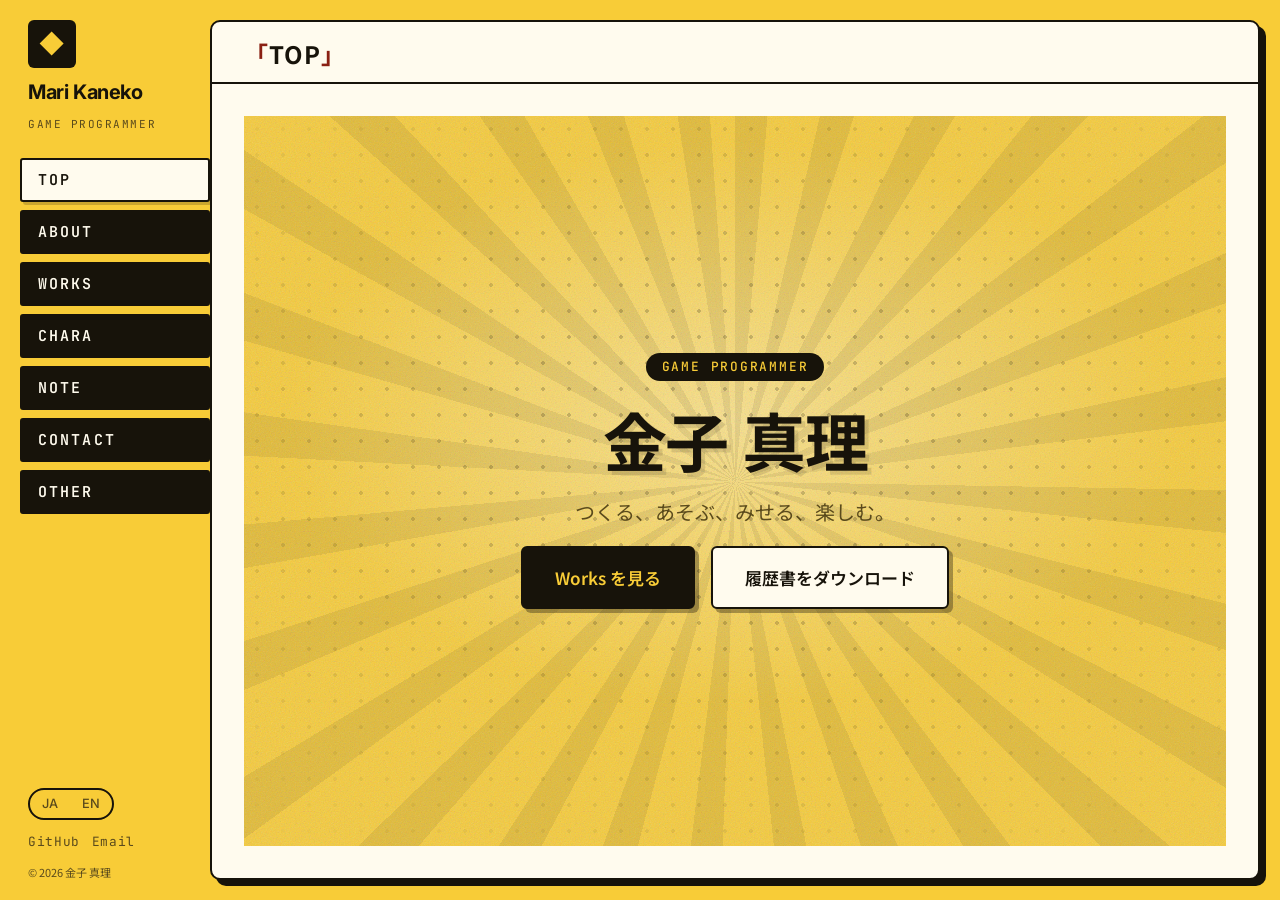
==== commit 6a07f08a: "・変えたよ" ====
--- a/index.html
+++ b/index.html
@@ -3,17 +3,14 @@
 <head>
   <meta charset="UTF-8">
   <meta name="viewport" content="width=device-width, initial-scale=1">
-  <meta name="description" content="ゲームプログラマー志望、金子真理のポートフォリオサイトです。C++/DirectX11によるネイティブゲーム開発を中心に、幅広い実装経験を紹介しています。">
+  <meta name="description" content="ゲームプログラマー志望、金子真理のポートフォリオサイトです。">
   <meta name="author" content="金子 真理">
 
   <!-- OGP -->
   <meta property="og:title" content="金子 真理 | ポートフォリオ">
   <meta property="og:description" content="ゲームプログラマー志望、金子真理のポートフォリオサイトです。">
   <meta property="og:image" content="https://Planetalize.github.io/assets/images/ogp.jpg">
-  <meta property="og:url" content="https://Planetalize.github.io/">
   <meta property="og:type" content="website">
-
-  <!-- Twitter Card -->
   <meta name="twitter:card" content="summary_large_image">
 
   <!-- Favicon -->
@@ -36,6 +33,7 @@
   <link rel="stylesheet" href="css/components.css">
   <link rel="stylesheet" href="css/sections.css">
   <link rel="stylesheet" href="css/decor.css">
+  <link rel="stylesheet" href="css/works.css">
   <link rel="stylesheet" href="css/utilities.css">
 
   <title>金子 真理 | ポートフォリオ</title>
@@ -48,65 +46,91 @@
   <!-- Skip link -->
   <a class="skip-link" href="#main">メインコンテンツへスキップ</a>
 
+  <!-- SHELL:DRAWER:START -->
+  <div class="drawer" id="drawer" role="dialog" aria-modal="true" aria-label="ナビゲーションメニュー">
+    <div class="drawer__overlay" id="drawer-overlay"></div>
+    <div class="drawer__panel">
+      <button class="drawer__close" aria-label="メニューを閉じる">✕</button>
+      <nav class="drawer__nav" aria-label="モバイルナビゲーション">
+        <a class="drawer__nav-link is-active" href="index.html" aria-current="page">
+          <span class="drawer__nav-en">TOP</span>
+          <span class="drawer__nav-ja">トップ</span>
+        </a>
+        <a class="drawer__nav-link" href="about.html">
+          <span class="drawer__nav-en">ABOUT</span>
+          <span class="drawer__nav-ja" data-i18n="nav.about">自己紹介</span>
+        </a>
+        <a class="drawer__nav-link" href="works.html">
+          <span class="drawer__nav-en">WORKS</span>
+          <span class="drawer__nav-ja" data-i18n="nav.works">作品</span>
+        </a>
+        <a class="drawer__nav-link" href="chara.html">
+          <span class="drawer__nav-en">CHARA</span>
+          <span class="drawer__nav-ja" data-i18n="nav.chara">キャラクター</span>
+        </a>
+        <a class="drawer__nav-link" href="note.html">
+          <span class="drawer__nav-en">NOTE</span>
+          <span class="drawer__nav-ja" data-i18n="nav.note">制作ノート</span>
+        </a>
+        <a class="drawer__nav-link" href="contact.html">
+          <span class="drawer__nav-en">CONTACT</span>
+          <span class="drawer__nav-ja" data-i18n="nav.contact">連絡先</span>
+        </a>
+        <a class="drawer__nav-link" href="other.html">
+          <span class="drawer__nav-en">OTHER</span>
+          <span class="drawer__nav-ja" data-i18n="nav.other">その他</span>
+        </a>
+      </nav>
+      <div class="lang-toggle" role="group" aria-label="言語切替">
+        <button class="lang-toggle__btn" data-lang="ja" aria-pressed="true">JA</button>
+        <button class="lang-toggle__btn" data-lang="en" aria-pressed="false">EN</button>
+      </div>
+    </div>
+  </div>
+  <!-- SHELL:DRAWER:END -->
+
   <div class="shell">
 
-    <!--
-      Sidebar: PC 用の常設ナビ。
-      1024px 未満ではこれが隠れ、上のヘッダー＋ドロワーに切り替わる。
-    -->
+    <!-- SHELL:SIDEBAR:START -->
     <aside class="sidebar" aria-label="サイドナビゲーション">
-      <div class="sidebar__inner">
-        <a class="sidebar__brand" href="index.html" aria-label="金子 真理 ポートフォリオ トップ">
-          <!-- ロゴ画像を使う場合はこの span の中に <img src="..." alt=""> を入れる -->
-          <span class="brand-mark brand-mark--lg brand-mark--invert" aria-hidden="true"></span>
-          <span class="sidebar__brand-name">Mari Kaneko</span>
-          <span class="sidebar__brand-role" data-i18n="hero.role">Game Programmer</span>
-        </a>
+      <a class="sidebar__brand" href="index.html" aria-label="金子 真理 ポートフォリオ トップ">
+        <!-- ロゴ画像を使う場合はこの span の中に <img src="..." alt=""> を入れる -->
+        <span class="brand-mark brand-mark--lg" aria-hidden="true"></span>
+        <span class="sidebar__brand-name">Mari Kaneko</span>
+        <span class="sidebar__brand-role" data-i18n="hero.role">Game Programmer</span>
+      </a>
 
-        <nav class="sidebar__nav" aria-label="グローバルナビゲーション">
-          <a class="sidebar__link" href="#about">
-            <span class="sidebar__link-en">About</span>
-            <span class="sidebar__link-ja" data-i18n="nav.about">自己紹介</span>
-          </a>
-          <a class="sidebar__link" href="#skills">
-            <span class="sidebar__link-en">Skills</span>
-            <span class="sidebar__link-ja" data-i18n="nav.skills">スキル</span>
-          </a>
-          <a class="sidebar__link" href="#works">
-            <span class="sidebar__link-en">Works</span>
-            <span class="sidebar__link-ja" data-i18n="nav.works">作品</span>
-          </a>
-          <a class="sidebar__link" href="#contact">
-            <span class="sidebar__link-en">Contact</span>
-            <span class="sidebar__link-ja" data-i18n="nav.contact">連絡先</span>
-          </a>
-        </nav>
+      <nav class="sidebar__nav" aria-label="グローバルナビゲーション">
+          <a class="sidebar__link is-active" href="index.html" aria-current="page">TOP</a>
+          <a class="sidebar__link" href="about.html">ABOUT</a>
+          <a class="sidebar__link" href="works.html">WORKS</a>
+          <a class="sidebar__link" href="chara.html">CHARA</a>
+          <a class="sidebar__link" href="note.html">NOTE</a>
+          <a class="sidebar__link" href="contact.html">CONTACT</a>
+          <a class="sidebar__link" href="other.html">OTHER</a>
+      </nav>
 
-        <div class="sidebar__foot">
-          <div class="lang-toggle" role="group" aria-label="言語切替">
-            <button class="lang-toggle__btn" data-lang="ja" aria-pressed="true">JA</button>
-            <button class="lang-toggle__btn" data-lang="en" aria-pressed="false">EN</button>
-          </div>
-          <div class="sidebar__social">
-            <a class="sidebar__social-link" href="https://github.com/Planetalize" target="_blank" rel="noopener">GitHub</a>
-            <a class="sidebar__social-link" href="mailto:hitowa1100@gmail.com">Email</a>
-          </div>
-          <p class="sidebar__copy" data-i18n="footer.copyright_short">© 2026 金子 真理</p>
+      <div class="sidebar__foot">
+        <div class="lang-toggle" role="group" aria-label="言語切替">
+          <button class="lang-toggle__btn" data-lang="ja" aria-pressed="true">JA</button>
+          <button class="lang-toggle__btn" data-lang="en" aria-pressed="false">EN</button>
         </div>
+        <div class="sidebar__social">
+          <a class="sidebar__social-link" href="https://github.com/Planetalize" target="_blank" rel="noopener">GitHub</a>
+          <a class="sidebar__social-link" href="mailto:hitowa1100@gmail.com">Email</a>
+        </div>
+        <p class="sidebar__copy" data-i18n="footer.copyright_short">© 2026 金子 真理</p>
       </div>
     </aside>
+    <!-- SHELL:SIDEBAR:END -->
 
-    <div class="shell__main">
-
-    <!-- Header -->
+    <!-- SHELL:HEADER:START -->
     <header class="site-header" id="site-header">
-      <div class="site-header__inner container">
+      <div class="site-header__inner">
         <a class="site-header__logo" href="index.html" aria-label="金子 真理 ポートフォリオ トップ">
-          <!-- ロゴ画像を使う場合はこの span の中に <img src="..." alt=""> を入れる -->
           <span class="brand-mark" aria-hidden="true"></span>
           Mari Kaneko
         </a>
-
         <button class="hamburger" aria-label="メニューを開く" aria-expanded="false" aria-controls="drawer">
           <span class="hamburger__line"></span>
           <span class="hamburger__line"></span>
@@ -114,455 +138,34 @@
         </button>
       </div>
     </header>
+    <!-- SHELL:HEADER:END -->
 
-    <!-- Mobile Drawer -->
-    <div class="drawer" id="drawer" role="dialog" aria-modal="true" aria-label="ナビゲーションメニュー">
-      <div class="drawer__overlay" id="drawer-overlay"></div>
-      <div class="drawer__panel">
-        <button class="drawer__close" aria-label="メニューを閉じる">✕</button>
-        <nav class="drawer__nav" aria-label="モバイルナビゲーション">
-          <a class="drawer__nav-link" href="#about"   data-i18n="nav.about">About</a>
-          <a class="drawer__nav-link" href="#skills"  data-i18n="nav.skills">Skills</a>
-          <a class="drawer__nav-link" href="#works"   data-i18n="nav.works">Works</a>
-          <a class="drawer__nav-link" href="#contact" data-i18n="nav.contact">Contact</a>
-        </nav>
-        <div class="lang-toggle" role="group" aria-label="言語切替">
-          <button class="lang-toggle__btn" data-lang="ja">JA</button>
-          <button class="lang-toggle__btn" data-lang="en">EN</button>
-        </div>
-      </div>
-    </div>
+    <main class="sheet" id="main">
+      <header class="sheet__head">
+        <h1 class="page-title">TOP</h1>
+      </header>
 
-    <!-- Main -->
-    <main id="main">
-
-      <!-- ── Hero ── -->
-      <section class="hero" id="hero" aria-label="ヒーロー">
-        <!-- 背景装飾: 放射線 → ドット → 紙目 の3枚重ね -->
-        <div class="hero__deco" aria-hidden="true">
-          <div class="pattern pattern--rays pattern--faint"></div>
-          <div class="pattern pattern--dots pattern--bold pattern--vignette"></div>
-          <div class="pattern pattern--grain"></div>
-        </div>
-        <div class="hero__content">
-          <p class="hero__role en" data-i18n="hero.role">Game Programmer</p>
-          <h1 class="hero__name">金子 真理</h1>
-          <p class="hero__copy" data-i18n="hero.copy">つくる、あそぶ、みせる、楽しむ。</p>
-          <div class="hero__actions">
-            <a class="btn btn--primary btn--lg" href="#works" data-i18n="hero.cta_works">Works を見る</a>
-            <a class="btn btn--outline btn--lg" href="assets/resume.pdf" download data-i18n="hero.cta_resume">履歴書をダウンロード</a>
+      <div class="sheet__body sheet__body--center">
+        <section class="hero" aria-label="ヒーロー">
+          <!-- 背景装飾: 放射線 → ドット → 紙目 の3枚重ね -->
+          <div class="hero__deco" aria-hidden="true">
+            <div class="pattern pattern--rays pattern--faint"></div>
+            <div class="pattern pattern--dots pattern--bold pattern--vignette"></div>
+            <div class="pattern pattern--grain"></div>
           </div>
-        </div>
-        <div class="hero__scroll" aria-hidden="true">
-          <span>scroll</span>
-          <span class="hero__scroll-arrow"></span>
-        </div>
-      </section>
-
-      <div class="tape-band">
-        <div class="tape tape--tilt" aria-hidden="true">
-          <div class="tape__track">
-            <div class="tape__group">
-              <span class="tape__item">C++ / DirectX11</span>
-              <span class="tape__item">Game Programmer</span>
-              <span class="tape__item">HAL Tokyo</span>
-              <span class="tape__item">つくる、あそぶ、みせる、楽しむ</span>
-              <span class="tape__item">Make Something That Moves</span>
-            </div>
-            <div class="tape__group">
-              <span class="tape__item">C++ / DirectX11</span>
-              <span class="tape__item">Game Programmer</span>
-              <span class="tape__item">HAL Tokyo</span>
-              <span class="tape__item">つくる、あそぶ、みせる、楽しむ</span>
-              <span class="tape__item">Make Something That Moves</span>
+          <div class="hero__content">
+            <p class="hero__role en" data-i18n="hero.role">Game Programmer</p>
+            <h1 class="hero__name">金子 真理</h1>
+            <p class="hero__copy" data-i18n="hero.copy">つくる、あそぶ、みせる、楽しむ。</p>
+            <div class="hero__actions">
+              <a class="btn btn--primary btn--lg" href="works.html" data-i18n="hero.cta_works">Works を見る</a>
+              <a class="btn btn--outline btn--lg" href="assets/resume.pdf" download data-i18n="hero.cta_resume">履歴書をダウンロード</a>
             </div>
           </div>
-        </div>
+        </section>
       </div>
-
-      <!-- ── About ── -->
-      <section class="section has-pattern" id="about" aria-labelledby="about-heading">
-        <div class="pattern pattern--grid pattern--faint pattern--fade" aria-hidden="true"></div>
-        <div class="container">
-          <h2 class="section__heading reveal" id="about-heading">
-            <span>Profile</span>
-            <span data-i18n="about.heading">自己紹介</span>
-          </h2>
-
-          <div class="about__inner reveal">
-            <!-- Left: photo + bio -->
-            <div class="about__photo-wrap">
-              <!-- 写真を入れるときは下の img のコメントを外してパスを差し替える -->
-              <figure class="frame frame--1x1 frame--round about__photo-frame" data-label="Photo">
-                <!-- <img class="frame__img" src="assets/images/profile.jpg" alt="金子 真理"> -->
-              </figure>
-              <p class="about__bio" data-i18n="about.bio">
-                ゲームが好きで、プログラミングも好きです。C++とDirectX11でのネイティブゲーム開発を軸としながら、Webやツールなどあらゆるものをコードで作れるのが楽しいです。「動くものを作る」を信条に、毎日コツコツ積み上げています。
-              </p>
-            </div>
-
-            <!-- Right: info table -->
-            <div class="about__info-wrap">
-              <table class="about__info-table">
-                <tbody>
-                  <tr>
-                    <th data-i18n="about.label_name">氏名</th>
-                    <td><span data-i18n="about_data.name">金子 真理</span>（<span data-i18n="about_data.name_kana">かねこ まり</span>）</td>
-                  </tr>
-                  <tr>
-                    <th data-i18n="about.label_school">学校</th>
-                    <td><span data-i18n="about_data.school">HAL東京</span> <span data-i18n="about_data.department">ゲーム4年制学科プログラマーコース</span> <span data-i18n="about_data.year">3</span>年次</td>
-                  </tr>
-                  <tr>
-                    <th data-i18n="about.label_graduation">卒業予定</th>
-                    <td data-i18n="about_data.graduation">2028年3月</td>
-                  </tr>
-                  <tr>
-                    <th data-i18n="about.label_desired_job">志望職種</th>
-                    <td data-i18n="about_data.desired_job">ゲームプログラマー</td>
-                  </tr>
-                  <tr>
-                    <th data-i18n="about.label_strengths">得意分野</th>
-                    <td data-i18n="about_data.strengths">ネイティブゲーム開発（C++/DirectX11）、Web開発（PHP/MySQL/JS）</td>
-                  </tr>
-                  <tr id="awards-row">
-                    <th data-i18n="about.label_awards">受賞歴</th>
-                    <td data-i18n="about_data.awards">複数受賞（詳細調整中）</td>
-                  </tr>
-                  <tr>
-                    <th data-i18n="about.label_certifications">資格</th>
-                    <td data-i18n="about_data.certifications">基本情報技術者試験</td>
-                  </tr>
-                  <tr>
-                    <th data-i18n="about.label_links">外部リンク</th>
-                    <td>
-                      <div class="about__links">
-                        <a class="about__ext-link" href="https://github.com/Planetalize" target="_blank" rel="noopener" aria-label="GitHub（新しいタブで開く）">
-                          <img src="https://cdn.jsdelivr.net/gh/devicons/devicon@latest/icons/github/github-original.svg" width="16" height="16" alt="" loading="lazy">
-                          GitHub
-                        </a>
-                        <!-- X（旧 Twitter）: URL 確定後に差し替え -->
-                        <a class="about__ext-link about__ext-link--placeholder" href="#" aria-label="X（準備中）" aria-disabled="true" tabindex="-1" style="opacity:.4;pointer-events:none;">
-                          <img src="https://cdn.simpleicons.org/x/1F2937" width="16" height="16" alt="" loading="lazy">
-                          X
-                        </a>
-                        <!-- Zenn: URL 確定後に差し替え -->
-                        <a class="about__ext-link about__ext-link--placeholder" href="#" aria-label="Zenn（準備中）" aria-disabled="true" tabindex="-1" style="opacity:.4;pointer-events:none;">
-                          <img src="https://cdn.simpleicons.org/zenn/3EA8FF" width="16" height="16" alt="" loading="lazy">
-                          Zenn
-                        </a>
-                        <!-- YouTube: URL 確定後に差し替え -->
-                        <a class="about__ext-link about__ext-link--placeholder" href="#" aria-label="YouTube（準備中）" aria-disabled="true" tabindex="-1" style="opacity:.4;pointer-events:none;">
-                          <img src="https://cdn.simpleicons.org/youtube/FF0000" width="16" height="16" alt="" loading="lazy">
-                          YouTube
-                        </a>
-                        <a class="about__ext-link" href="mailto:hitowa1100@gmail.com" aria-label="メールを送る">
-                          <svg width="16" height="16" viewBox="0 0 24 24" fill="currentColor" aria-hidden="true"><path d="M20 4H4c-1.1 0-2 .9-2 2v12c0 1.1.9 2 2 2h16c1.1 0 2-.9 2-2V6c0-1.1-.9-2-2-2zm0 4-8 5-8-5V6l8 5 8-5v2z"/></svg>
-                          Email
-                        </a>
-                      </div>
-                    </td>
-                  </tr>
-                </tbody>
-              </table>
-
-              <div class="about__cta">
-                <a class="btn btn--outline" href="assets/resume.pdf" download data-i18n="hero.cta_resume">
-                  履歴書をダウンロード
-                </a>
-              </div>
-            </div>
-          </div>
-        </div>
-      </section>
-
-      <!-- ── Skills ── -->
-      <section class="section section--muted has-pattern" id="skills" aria-labelledby="skills-heading">
-        <div class="pattern pattern--stripe pattern--faint pattern--fade" aria-hidden="true"></div>
-        <div class="container">
-          <h2 class="section__heading reveal" id="skills-heading">
-            <span>Skills</span>
-            <span data-i18n="skills.heading">スキル</span>
-          </h2>
-
-          <div class="skills__categories" id="skills-categories">
-
-            <!-- Programming Languages -->
-            <div class="skill-category">
-              <h3 class="skills__category-name" data-i18n="skills.categories.languages">Programming Languages</h3>
-              <ul class="skills__icons" role="list">
-                <li class="skill-icon" title="C">
-                  <img class="skill-icon__img" src="https://cdn.jsdelivr.net/gh/devicons/devicon@latest/icons/c/c-original.svg" alt="C" loading="lazy">
-                  <span class="skill-icon__label">C</span>
-                </li>
-                <li class="skill-icon" title="C++">
-                  <img class="skill-icon__img" src="https://cdn.jsdelivr.net/gh/devicons/devicon@latest/icons/cplusplus/cplusplus-original.svg" alt="C++" loading="lazy">
-                  <span class="skill-icon__label">C++</span>
-                </li>
-                <li class="skill-icon" title="C#">
-                  <img class="skill-icon__img" src="https://cdn.jsdelivr.net/gh/devicons/devicon@latest/icons/csharp/csharp-original.svg" alt="C#" loading="lazy">
-                  <span class="skill-icon__label">C#</span>
-                </li>
-                <li class="skill-icon" title="JavaScript">
-                  <img class="skill-icon__img" src="https://cdn.jsdelivr.net/gh/devicons/devicon@latest/icons/javascript/javascript-original.svg" alt="JavaScript" loading="lazy">
-                  <span class="skill-icon__label">JavaScript</span>
-                </li>
-                <li class="skill-icon" title="PHP">
-                  <img class="skill-icon__img" src="https://cdn.jsdelivr.net/gh/devicons/devicon@latest/icons/php/php-original.svg" alt="PHP" loading="lazy">
-                  <span class="skill-icon__label">PHP</span>
-                </li>
-                <li class="skill-icon" title="HTML5">
-                  <img class="skill-icon__img" src="https://cdn.jsdelivr.net/gh/devicons/devicon@latest/icons/html5/html5-original.svg" alt="HTML5" loading="lazy">
-                  <span class="skill-icon__label">HTML</span>
-                </li>
-                <li class="skill-icon" title="CSS3">
-                  <img class="skill-icon__img" src="https://cdn.jsdelivr.net/gh/devicons/devicon@latest/icons/css3/css3-original.svg" alt="CSS3" loading="lazy">
-                  <span class="skill-icon__label">CSS</span>
-                </li>
-                <li class="skill-icon" title="SQL">
-                  <img class="skill-icon__img" src="https://cdn.jsdelivr.net/gh/devicons/devicon@latest/icons/mysql/mysql-original.svg" alt="SQL" loading="lazy">
-                  <span class="skill-icon__label">SQL</span>
-                </li>
-                <li class="skill-icon" title="Python">
-                  <img class="skill-icon__img" src="https://cdn.jsdelivr.net/gh/devicons/devicon@latest/icons/python/python-original.svg" alt="Python" loading="lazy">
-                  <span class="skill-icon__label">Python</span>
-                </li>
-                <li class="skill-icon" title="XML">
-                  <img class="skill-icon__img" src="https://cdn.jsdelivr.net/gh/devicons/devicon@latest/icons/xml/xml-original.svg" alt="XML" loading="lazy">
-                  <span class="skill-icon__label">XML</span>
-                </li>
-                <li class="skill-icon" title="JSON">
-                  <img class="skill-icon__img" src="https://cdn.jsdelivr.net/gh/devicons/devicon@latest/icons/json/json-original.svg" alt="JSON" loading="lazy">
-                  <span class="skill-icon__label">JSON</span>
-                </li>
-              </ul>
-            </div>
-
-            <!-- Graphics / Game Dev -->
-            <div class="skill-category">
-              <h3 class="skills__category-name" data-i18n="skills.categories.game_dev">Graphics / Game Dev</h3>
-              <ul class="skills__icons" role="list">
-                <li class="skill-icon" title="DirectX 11">
-                  <img class="skill-icon__img" src="assets/images/icons/directX11.png" alt="DirectX 11" loading="lazy">
-                  <span class="skill-icon__label">DirectX 11</span>
-                </li>
-                <li class="skill-icon" title="Visual Studio 2022">
-                  <img class="skill-icon__img" src="https://cdn.jsdelivr.net/gh/devicons/devicon@latest/icons/visualstudio/visualstudio-plain.svg" alt="Visual Studio 2022" loading="lazy">
-                  <span class="skill-icon__label">Visual Studio</span>
-                </li>
-                <li class="skill-icon" title="Unity">
-                  <img class="skill-icon__img" src="https://cdn.jsdelivr.net/gh/devicons/devicon@latest/icons/unity/unity-original.svg" alt="Unity" loading="lazy">
-                  <span class="skill-icon__label">Unity</span>
-                </li>
-                <li class="skill-icon" title="Unreal Engine">
-                  <img class="skill-icon__img" src="https://cdn.jsdelivr.net/gh/devicons/devicon@latest/icons/unrealengine/unrealengine-original.svg" alt="Unreal Engine" loading="lazy">
-                  <span class="skill-icon__label">Unreal Engine</span>
-                </li>
-              </ul>
-            </div>
-
-            <!-- Web / Backend -->
-            <div class="skill-category">
-              <h3 class="skills__category-name" data-i18n="skills.categories.web">Web / Backend</h3>
-              <ul class="skills__icons" role="list">
-                <li class="skill-icon" title="PHP">
-                  <img class="skill-icon__img" src="https://cdn.jsdelivr.net/gh/devicons/devicon@latest/icons/php/php-original.svg" alt="PHP" loading="lazy">
-                  <span class="skill-icon__label">PHP</span>
-                </li>
-                <li class="skill-icon" title="MySQL">
-                  <img class="skill-icon__img" src="https://cdn.jsdelivr.net/gh/devicons/devicon@latest/icons/mysql/mysql-original.svg" alt="MySQL" loading="lazy">
-                  <span class="skill-icon__label">MySQL</span>
-                </li>
-                <li class="skill-icon" title="Vanilla JavaScript">
-                  <img class="skill-icon__img" src="https://cdn.jsdelivr.net/gh/devicons/devicon@latest/icons/javascript/javascript-original.svg" alt="Vanilla JavaScript" loading="lazy">
-                  <span class="skill-icon__label">Vanilla JS</span>
-                </li>
-              </ul>
-            </div>
-
-            <!-- Tools / Workflow -->
-            <div class="skill-category">
-              <h3 class="skills__category-name" data-i18n="skills.categories.tools">Tools / Workflow</h3>
-              <ul class="skills__icons" role="list">
-                <li class="skill-icon" title="Git">
-                  <img class="skill-icon__img" src="https://cdn.jsdelivr.net/gh/devicons/devicon@latest/icons/git/git-original.svg" alt="Git" loading="lazy">
-                  <span class="skill-icon__label">Git</span>
-                </li>
-                <li class="skill-icon" title="GitHub">
-                  <img class="skill-icon__img" src="https://cdn.jsdelivr.net/gh/devicons/devicon@latest/icons/github/github-original.svg" alt="GitHub" loading="lazy">
-                  <span class="skill-icon__label">GitHub</span>
-                </li>
-                <li class="skill-icon" title="Visual Studio Code">
-                  <img class="skill-icon__img" src="https://cdn.jsdelivr.net/gh/devicons/devicon@latest/icons/vscode/vscode-original.svg" alt="Visual Studio Code" loading="lazy">
-                  <span class="skill-icon__label">VS Code</span>
-                </li>
-                <li class="skill-icon" title="Claude Code">
-                  <img class="skill-icon__img" src="https://cdn.simpleicons.org/anthropic/1F2937" alt="Claude Code" loading="lazy">
-                  <span class="skill-icon__label">Claude Code</span>
-                </li>
-                <li class="skill-icon" title="SourceTree">
-                  <img class="skill-icon__img" src="https://cdn.simpleicons.org/sourcetree/0052CC" alt="SourceTree" loading="lazy">
-                  <span class="skill-icon__label">SourceTree</span>
-                </li>
-                <li class="skill-icon" title="GitHub Copilot">
-                  <img class="skill-icon__img" src="https://cdn.simpleicons.org/githubcopilot/1F2937" alt="GitHub Copilot" loading="lazy">
-                  <span class="skill-icon__label">Copilot</span>
-                </li>
-                <li class="skill-icon" title="OpenAI Codex">
-                  <img class="skill-icon__img" src="https://cdn.simpleicons.org/openai/1F2937" alt="OpenAI Codex" loading="lazy">
-                  <span class="skill-icon__label">Codex</span>
-                </li>
-              </ul>
-            </div>
-
-            <!-- Asset Creation -->
-            <div class="skill-category">
-              <h3 class="skills__category-name" data-i18n="skills.categories.assets">Asset Creation</h3>
-              <ul class="skills__icons" role="list">
-                <li class="skill-icon" title="Blender">
-                  <img class="skill-icon__img" src="https://cdn.jsdelivr.net/gh/devicons/devicon@latest/icons/blender/blender-original.svg" alt="Blender" loading="lazy">
-                  <span class="skill-icon__label">Blender</span>
-                </li>
-                <li class="skill-icon" title="Aseprite">
-                  <img class="skill-icon__img" src="https://cdn.simpleicons.org/aseprite/1F2937" alt="Aseprite" loading="lazy">
-                  <span class="skill-icon__label">Aseprite</span>
-                </li>
-                <li class="skill-icon" title="Adobe Photoshop">
-                  <img class="skill-icon__img" src="https://cdn.jsdelivr.net/gh/devicons/devicon@latest/icons/photoshop/photoshop-plain.svg" alt="Adobe Photoshop" loading="lazy">
-                  <span class="skill-icon__label">Photoshop</span>
-                </li>
-                <li class="skill-icon" title="Adobe Illustrator">
-                  <img class="skill-icon__img" src="https://cdn.jsdelivr.net/gh/devicons/devicon@latest/icons/illustrator/illustrator-plain.svg" alt="Adobe Illustrator" loading="lazy">
-                  <span class="skill-icon__label">Illustrator</span>
-                </li>
-                <li class="skill-icon" title="Autodesk Maya">
-                  <img class="skill-icon__img" src="https://cdn.jsdelivr.net/gh/devicons/devicon@latest/icons/maya/maya-original.svg" alt="Autodesk Maya" loading="lazy">
-                  <span class="skill-icon__label">Maya</span>
-                </li>
-                <li class="skill-icon" title="CLIP STUDIO PAINT">
-                  <img class="skill-icon__img" src="assets/images/icons/Clipstudiopaint.png" alt="CLIP STUDIO PAINT" loading="lazy">
-                  <span class="skill-icon__label">CLIP STUDIO</span>
-                </li>
-              </ul>
-            </div>
-
-          </div><!-- /.skills__categories -->
-        </div>
-      </section>
-
-      <!-- ── Works (excerpt) ── -->
-      <section class="section section--edged has-pattern" id="works" aria-labelledby="works-heading">
-        <div class="pattern pattern--checker pattern--faint pattern--fade" aria-hidden="true"></div>
-        <div class="container">
-          <h2 class="section__heading reveal" id="works-heading">
-            <span>Works</span>
-            <span data-i18n="works.heading">作品</span>
-          </h2>
-
-          <!-- セクションバナー: 画像を入れるときは img のコメントを外す -->
-          <figure class="frame banner-slot frame--pop reveal" data-label="Works Key Visual">
-            <!-- <img class="frame__img" src="assets/images/works-banner.jpg" alt=""> -->
-          </figure>
-
-          <div class="works-grid" id="featured-works">
-            <div class="loading-spinner" aria-label="読み込み中"></div>
-          </div>
-
-          <div class="works__see-all">
-            <a class="btn btn--ghost btn--lg" href="works.html" data-i18n="works.see_all">See All Works →</a>
-          </div>
-        </div>
-      </section>
-
-      <!-- ── Contact ── -->
-      <section class="section section--ink has-pattern" id="contact" aria-labelledby="contact-heading">
-        <div class="pattern pattern--dots" aria-hidden="true"></div>
-        <div class="container container--narrow">
-          <h2 class="section__heading reveal" id="contact-heading">
-            <span>Contact</span>
-            <span data-i18n="contact.heading">連絡先</span>
-          </h2>
-
-          <p class="contact__copy" data-i18n="contact.copy">
-            お問い合わせは下記のリンクよりお願いいたします。
-          </p>
-
-          <div class="contact__links reveal">
-            <a class="contact__link" href="https://github.com/Planetalize" target="_blank" rel="noopener" aria-label="GitHub（新しいタブで開く）">
-              <img class="contact__link-icon" src="https://cdn.jsdelivr.net/gh/devicons/devicon@latest/icons/github/github-original.svg" alt="" loading="lazy">
-              <span class="contact__link-label en">GitHub</span>
-            </a>
-            <!-- X: URL 確定後に href を差し替え -->
-            <span class="contact__link" aria-label="X（準備中）" style="opacity:.4;cursor:default;">
-              <img class="contact__link-icon" src="https://cdn.simpleicons.org/x/1F2937" alt="" loading="lazy">
-              <span class="contact__link-label en">X</span>
-            </span>
-            <!-- Zenn: URL 確定後に差し替え -->
-            <span class="contact__link" aria-label="Zenn（準備中）" style="opacity:.4;cursor:default;">
-              <img class="contact__link-icon" src="https://cdn.simpleicons.org/zenn/3EA8FF" alt="" loading="lazy">
-              <span class="contact__link-label en">Zenn</span>
-            </span>
-            <!-- YouTube: URL 確定後に差し替え -->
-            <span class="contact__link" aria-label="YouTube（準備中）" style="opacity:.4;cursor:default;">
-              <img class="contact__link-icon" src="https://cdn.simpleicons.org/youtube/FF0000" alt="" loading="lazy">
-              <span class="contact__link-label en">YouTube</span>
-            </span>
-            <a class="contact__link" href="mailto:hitowa1100@gmail.com" aria-label="メールを送る">
-              <svg class="contact__link-icon--svg" viewBox="0 0 24 24" xmlns="http://www.w3.org/2000/svg" aria-hidden="true">
-                <path d="M20 4H4c-1.1 0-2 .9-2 2v12c0 1.1.9 2 2 2h16c1.1 0 2-.9 2-2V6c0-1.1-.9-2-2-2zm0 4-8 5-8-5V6l8 5 8-5v2z"/>
-              </svg>
-              <span class="contact__link-label en">Email</span>
-            </a>
-          </div>
-        </div>
-      </section>
-
     </main>
-
-    <!-- Footer -->
-    <footer class="site-footer" role="contentinfo">
-      <div class="container">
-        <div class="site-footer__inner">
-          <p class="site-footer__copy">
-            <span data-i18n="footer.copyright">© 2026 金子 真理. All rights reserved.</span>
-          </p>
-          <nav class="site-footer__links" aria-label="フッターナビゲーション">
-            <a class="site-footer__link" href="#about"   data-i18n="nav.about">About</a>
-            <a class="site-footer__link" href="#skills"  data-i18n="nav.skills">Skills</a>
-            <a class="site-footer__link" href="#works"   data-i18n="nav.works">Works</a>
-            <a class="site-footer__link" href="#contact" data-i18n="nav.contact">Contact</a>
-          </nav>
-          <div class="site-footer__social" aria-label="ソーシャルリンク">
-            <a class="site-footer__link en" href="https://github.com/Planetalize" target="_blank" rel="noopener" aria-label="GitHub">GitHub</a>
-            <a class="site-footer__link en" href="mailto:hitowa1100@gmail.com" aria-label="Email">Email</a>
-          </div>
-        </div>
-      </div>
-    </footer>
-
-    </div><!-- /.shell__main -->
   </div><!-- /.shell -->
-
-  <!-- Work detail modal -->
-  <dialog class="modal" id="work-modal" aria-labelledby="modal-title">
-    <div class="modal__header">
-      <h2 class="modal__title" id="modal-title"></h2>
-      <button class="modal__close" aria-label="閉じる" data-i18n-attr="aria-label:modal.close">✕</button>
-    </div>
-    <div class="modal__body">
-      <div class="modal__layout">
-        <div class="slideshow" id="modal-slideshow">
-          <div class="slideshow__track" id="slideshow-track"></div>
-          <button class="slideshow__btn slideshow__btn--prev" aria-label="前のスクリーンショット" id="slide-prev">‹</button>
-          <button class="slideshow__btn slideshow__btn--next" aria-label="次のスクリーンショット" id="slide-next">›</button>
-          <div class="slideshow__dots" id="slideshow-dots"></div>
-        </div>
-        <div class="modal__info" id="modal-info"></div>
-      </div>
-      <div id="modal-sections"></div>
-    </div>
-    <div class="modal__footer" id="modal-links"></div>
-  </dialog>
 
   <script type="module" src="js/main.js"></script>
 </body>
--- a/css/base.css
+++ b/css/base.css
@@ -11,10 +11,18 @@
   scroll-behavior: smooth;
 }
 
-/* 金地はページ全体の下地。オーバースクロール時もはみ出さない */
+/*
+  金地はページ全体の下地。
+  ページ自体はスクロールさせず、中身は .sheet の内側だけが動く。
+*/
 html,
 body {
+  height: 100%;
   background-color: var(--color-bg);
+}
+
+body {
+  overflow: hidden;
 }
 
 body {
--- a/css/layout.css
+++ b/css/layout.css
@@ -1,172 +1,194 @@
 /* ══════════════════════════════════════════
-   Shell — サイドバー ＋ 本文カラムの土台
-
-   1024px 以上: 左にインクのサイドバーが常駐し、ヘッダーは隠れる
-   1024px 未満: サイドバーが隠れ、従来のヘッダー＋ドロワーになる
+   Shell — 画面に固定した外枠
+
+   ページ全体はスクロールしない。金地の枠の中に
+   サイドバー（金地・黒ボタン）とクリームのシートが並び、
+   はみ出す中身はシートの内側だけがスクロールする。
    ══════════════════════════════════════════ */
 .shell {
   /* サイドバーを右に置きたいときは row-reverse にする */
   flex-direction: row;
   display: flex;
-  min-height: 100vh;
-  min-height: 100dvh;
-}
-
-.shell__main {
-  flex: 1;
-  min-width: 0;
-  display: flex;
-  flex-direction: column;
-}
-
-.shell__main > main {
-  flex: 1 0 auto;
+  height: 100vh;
+  height: 100dvh;
+  padding: var(--space-5);
 }
 
 /* ── Sidebar ── */
 .sidebar {
-  display: none;
-}
-
-@media (min-width: 1024px) {
-  .sidebar {
-    display: block;
-    position: sticky;
-    top: 0;
-    align-self: flex-start;
-    flex-shrink: 0;
-    width: 264px;
-    height: 100vh;
-    height: 100dvh;
-    overflow-y: auto;
-    background: var(--ink-900);
-    color: var(--gold-400);
-  }
-
-  /* PC ではヘッダーの代わりにサイドバーが立つ */
-  .site-header {
-    display: none;
-  }
-}
-
-.sidebar__inner {
-  display: flex;
-  flex-direction: column;
-  gap: var(--space-8);
-  min-height: 100%;
-  padding: var(--space-8) var(--space-6);
+  display: flex;
+  flex-direction: column;
+  gap: var(--space-6);
+  flex-shrink: 0;
+  width: 190px;
+  /* ボタンの右端をシートに突き当てるので右の余白は持たない */
+  padding-right: 0;
 }
 
 .sidebar__brand {
   display: grid;
   justify-items: start;
-  gap: var(--space-3);
+  gap: var(--space-2);
+  padding-left: var(--space-2);
 }
 
 .sidebar__brand-name {
   font-family: var(--font-sans-en);
-  font-size: var(--fs-xl);
+  font-size: var(--fs-lg);
   font-weight: var(--fw-bold);
   letter-spacing: var(--ls-tight);
-  color: var(--gold-400);
+  color: var(--ink-900);
 }
 
 .sidebar__brand-role {
   font-family: var(--font-mono);
-  font-size: var(--fs-xs);
+  font-size: 0.6875rem;
   letter-spacing: var(--ls-wider);
   text-transform: uppercase;
-  color: rgba(248, 204, 55, 0.6);
+  color: var(--ink-500);
 }
 
 .sidebar__nav {
   display: flex;
   flex-direction: column;
   gap: var(--space-2);
-}
-
+  overflow-y: auto;
+}
+
+/* ナビは黒く塗った札。現在地だけクリームに反転してシートと呼応する */
 .sidebar__link {
   display: block;
-  padding: var(--space-3) var(--space-4);
-  border: 2px solid transparent;
-  border-radius: var(--radius-md);
-  transition: background var(--duration-fast) var(--ease-out),
-              border-color var(--duration-fast) var(--ease-out),
-              transform var(--duration-fast) var(--ease-out);
-}
-
-.sidebar__link-en {
-  display: block;
+  padding: var(--space-2) var(--space-4);
+  background: var(--ink-900);
+  color: var(--cream);
+  border: var(--border-hard);
+  border-radius: var(--radius-sm);
   font-family: var(--font-mono);
   font-size: var(--fs-sm);
   font-weight: var(--fw-semibold);
   letter-spacing: var(--ls-wider);
   text-transform: uppercase;
-  color: var(--gold-400);
-}
-
-.sidebar__link-ja {
-  display: block;
-  font-size: var(--fs-xs);
-  color: rgba(248, 204, 55, 0.55);
+  transition: transform var(--duration-fast) var(--ease-out),
+              background var(--duration-fast) var(--ease-out),
+              color var(--duration-fast) var(--ease-out);
 }
 
 .sidebar__link:hover {
-  border-color: rgba(248, 204, 55, 0.5);
-  transform: translateX(3px);
-}
-
-/* 現在地は金のブロックで反転させる */
+  transform: translateX(4px);
+}
+
 .sidebar__link.is-active {
-  background: var(--gold-400);
-  border-color: var(--gold-400);
-  box-shadow: 4px 4px 0 rgba(248, 204, 55, 0.22);
-}
-
-.sidebar__link.is-active .sidebar__link-en { color: var(--ink-900); }
-.sidebar__link.is-active .sidebar__link-ja { color: var(--ink-500); }
+  background: var(--cream);
+  color: var(--ink-900);
+  box-shadow: 3px 3px 0 var(--ink-a20);
+}
 
 .sidebar__foot {
   margin-top: auto;
   display: flex;
   flex-direction: column;
   align-items: flex-start;
-  gap: var(--space-4);
-}
-
-/* 暗い面ではトグルの枠と文字を金に反転させる */
-.sidebar .lang-toggle {
-  border-color: var(--gold-400);
-}
-
-.sidebar .lang-toggle__btn {
-  color: rgba(248, 204, 55, 0.7);
+  gap: var(--space-3);
+  padding-left: var(--space-2);
 }
 
 .sidebar__social {
   display: flex;
   flex-wrap: wrap;
-  gap: var(--space-4);
+  gap: var(--space-3);
 }
 
 .sidebar__social-link {
   font-family: var(--font-mono);
   font-size: var(--fs-xs);
   letter-spacing: var(--ls-wide);
-  color: rgba(248, 204, 55, 0.82);
+  color: var(--ink-500);
   transition: color var(--duration-fast);
 }
 
 .sidebar__social-link:hover {
-  color: #FFFFFF;
-  text-decoration: underline;
-  text-underline-offset: 4px;
+  color: var(--color-accent);
 }
 
 .sidebar__copy {
-  font-size: var(--fs-xs);
+  font-size: 0.6875rem;
   line-height: var(--lh-snug);
-  color: rgba(248, 204, 55, 0.45);
+  color: var(--ink-500);
+}
+
+/* ── Sheet — クリームの本紙 ── */
+.sheet {
+  display: flex;
+  flex-direction: column;
+  flex: 1;
+  min-width: 0;
+  overflow: hidden;
+  background: var(--cream);
+  border: var(--border-hard);
+  border-radius: var(--radius-lg);
+  box-shadow: var(--shadow-lg);
+}
+
+.sheet__head {
+  flex-shrink: 0;
+  display: flex;
+  align-items: center;
+  justify-content: space-between;
+  flex-wrap: wrap;
+  gap: var(--space-4);
+  padding: var(--space-5) var(--space-8) var(--space-4);
+  border-bottom: var(--border-hard);
+}
+
+/* 中身が多いページはここだけがスクロールする */
+.sheet__body {
+  flex: 1;
+  min-height: 0;
+  overflow-y: auto;
+  padding: var(--space-8);
+}
+
+/* 縦にも中央に置きたいページ（TOP / CONTACT など） */
+.sheet__body--center {
+  display: flex;
+  flex-direction: column;
+  justify-content: center;
+}
+
+/* ページ見出し。「」はモックに合わせて飾りとして付ける */
+.page-title {
+  font-size: var(--fs-xl);
+  font-weight: var(--fw-bold);
+  letter-spacing: var(--ls-wide);
+  line-height: 1;
+  color: var(--ink-900);
+}
+
+.page-title::before,
+.page-title::after {
+  color: var(--color-accent);
+}
+
+.page-title::before { content: "「"; }
+.page-title::after  { content: "」"; }
+
+/* ── 1024px 未満: サイドバーを畳んでヘッダー＋ドロワーに ── */
+@media (max-width: 1023px) {
+  .shell {
+    flex-direction: column;
+    padding: var(--space-3);
+    gap: var(--space-3);
+  }
+
+  .sidebar {
+    display: none;
+  }
+}
+
+@media (min-width: 1024px) {
+  .site-header {
+    display: none;
+  }
 }
 
 /* ── Container ── */
@@ -185,23 +207,10 @@
   margin-inline: auto;
 }
 
-/* ── Header ── */
+/* ── Header（1024px 未満のみ。シェルの中に収まる細い帯） ── */
 .site-header {
-  position: sticky;
-  top: 0;
-  z-index: 100;
+  flex-shrink: 0;
   height: var(--header-height-sp);
-  background: rgba(248, 204, 55, 0.88);
-  backdrop-filter: blur(10px) saturate(1.15);
-  -webkit-backdrop-filter: blur(10px) saturate(1.15);
-  border-bottom: 2px solid transparent;
-  transition: border-color var(--duration-fast) var(--ease-out),
-              box-shadow var(--duration-fast) var(--ease-out);
-}
-
-.site-header.is-scrolled {
-  border-bottom-color: var(--ink-900);
-  box-shadow: 0 4px 0 var(--ink-a12);
 }
 
 .site-header__inner {
@@ -209,7 +218,7 @@
   align-items: center;
   justify-content: space-between;
   height: 100%;
-  padding-inline: var(--space-6);
+  padding-inline: var(--space-2);
 }
 
 /* ── Logo ── */
@@ -367,79 +376,13 @@
 /* ── Desktop breakpoint ── */
 /* ヘッダーは 1024px 未満でのみ出る（それ以上はサイドバー） */
 
-/* ── Footer ── */
-.site-footer {
-  position: relative;
-  isolation: isolate;
-  overflow: hidden;
-  background: var(--ink-900);
-  color: var(--gold-400);
-  border-top: 2px solid var(--gold-400);
-  padding-block: var(--space-12);
-}
-
-.site-footer > .container {
-  position: relative;
-  z-index: 1;
-}
-
-.site-footer__inner {
-  display: grid;
-  grid-template-columns: 1fr;
-  gap: var(--space-8);
-  text-align: center;
-}
-
-.site-footer__copy {
-  font-size: var(--fs-sm);
-  color: rgba(248, 204, 55, 0.62);
-}
-
-.site-footer__links {
-  display: flex;
-  justify-content: center;
-  flex-wrap: wrap;
-  gap: var(--space-4);
-}
-
-.site-footer__link {
-  font-size: var(--fs-sm);
-  color: rgba(248, 204, 55, 0.82);
-  transition: color var(--duration-fast);
-}
-
-.site-footer__link:hover {
-  color: #FFFFFF;
-  text-decoration: underline;
-  text-underline-offset: 4px;
-}
-
-.site-footer__social {
-  display: flex;
-  justify-content: center;
-  gap: var(--space-4);
-}
-
-@media (min-width: 1024px) {
-  .site-footer__inner {
-    grid-template-columns: 1fr auto 1fr;
-    align-items: center;
-    text-align: left;
-  }
-
-  .site-footer__links {
-    justify-content: center;
-  }
-
-  .site-footer__social {
-    justify-content: flex-end;
-  }
-}
-
 /* ── Section base ── */
 .section {
-  padding-block: var(--space-20);
-}
+  padding-block: var(--space-10);
+}
+
+.section:first-child { padding-top: 0; }
+.section:last-child  { padding-bottom: 0; }
 
 .section--muted {
   background: var(--color-bg-subtle);
@@ -511,3 +454,26 @@
   background: var(--ink-900);
   border-radius: 2px;
 }
+
+/*
+  シートの中では「ページ見出し（「OTHER」など）」が既に上にあるので、
+  セクション見出しは一段小さく・左寄せにして縦の場所を節約する。
+*/
+.sheet__body .section__heading {
+  text-align: left;
+  margin-bottom: var(--space-6);
+}
+
+.sheet__body .section__heading > span:first-child {
+  margin-bottom: var(--space-1);
+}
+
+.sheet__body .section__heading > span:last-child {
+  font-size: var(--fs-xl);
+}
+
+.sheet__body .section__heading::after {
+  width: 48px;
+  height: 3px;
+  margin: var(--space-3) 0 0;
+}
--- a/css/sections.css
+++ b/css/sections.css
@@ -1,9 +1,10 @@
 /* ════════════════════════════════
    Hero
 ════════════════════════════════ */
+/* TOP ページの主役。シートいっぱいに広がる */
 .hero {
-  min-height: 100vh;
-  max-height: 900px;
+  flex: 1;
+  min-height: 0;
   display: flex;
   flex-direction: column;
   justify-content: center;
@@ -11,13 +12,10 @@
   text-align: center;
   position: relative;
   overflow: hidden;
-  padding: var(--space-20) var(--space-6);
-  padding-top: calc(var(--header-height-sp) + var(--space-20));
+  padding: var(--space-10) var(--space-6);
   isolation: isolate;
-  border-bottom: var(--border-hard);
-  /* 金地に光を落とす。模様は .pattern レイヤーが重なる */
   background:
-    radial-gradient(ellipse 65% 55% at 50% 38%, var(--gold-200) 0%, transparent 70%),
+    radial-gradient(ellipse 65% 55% at 50% 42%, var(--gold-200) 0%, transparent 70%),
     var(--gold-400);
 }
 
@@ -124,12 +122,7 @@
   50%       { transform: translateX(-50%) translateY(8px); }
 }
 
-/* PC ではヘッダーが消えてサイドバーになるので、その上余白は不要 */
-@media (min-width: 1024px) {
-  .hero {
-    padding-top: var(--space-20);
-  }
-}
+
 
 /* ════════════════════════════════
    About
@@ -376,7 +369,7 @@
   align-items: center;
   gap: var(--space-2);
   padding: var(--space-5);
-  background: var(--cream);
+  background: var(--gold-200);
   border: var(--border-hard);
   border-radius: var(--radius-lg);
   box-shadow: var(--shadow-md);
@@ -467,3 +460,181 @@
     margin-top: 0;
   }
 }
+
+
+/* ════════════════════════════════
+   共通の小物
+════════════════════════════════ */
+.lead {
+  font-size: var(--fs-base);
+  line-height: var(--lh-relaxed);
+  color: var(--color-text-secondary);
+  margin-bottom: var(--space-6);
+}
+
+/* ════════════════════════════════
+   CHARA — 自作キャラ紹介
+════════════════════════════════ */
+.chara-grid {
+  display: grid;
+  grid-template-columns: repeat(auto-fill, minmax(220px, 1fr));
+  gap: var(--space-6);
+}
+
+.chara-card {
+  display: flex;
+  flex-direction: column;
+  gap: var(--space-3);
+}
+
+.chara-card__body {
+  display: flex;
+  flex-direction: column;
+  gap: var(--space-1);
+}
+
+.chara-card__name {
+  font-size: var(--fs-lg);
+  font-weight: var(--fw-bold);
+  line-height: var(--lh-snug);
+}
+
+.chara-card__role {
+  font-family: var(--font-mono);
+  font-size: var(--fs-xs);
+  letter-spacing: var(--ls-wide);
+  color: var(--color-accent);
+}
+
+.chara-card__desc {
+  font-size: var(--fs-sm);
+  line-height: var(--lh-relaxed);
+  color: var(--color-text-secondary);
+}
+
+/* ════════════════════════════════
+   NOTE — 制作ノート／技術記事
+════════════════════════════════ */
+.note-list {
+  display: flex;
+  flex-direction: column;
+  gap: var(--space-5);
+}
+
+.note-item {
+  display: flex;
+  flex-direction: column;
+  gap: var(--space-2);
+  align-items: flex-start;
+  padding: var(--space-5);
+  background: var(--gold-100);
+  border: var(--border-hard);
+  border-radius: var(--radius-md);
+  box-shadow: var(--shadow-sm);
+  transition: box-shadow var(--duration-fast) var(--ease-out),
+              transform var(--duration-fast) var(--ease-out);
+}
+
+.note-item:hover {
+  box-shadow: var(--shadow-md);
+  transform: translate(-2px, -2px);
+}
+
+.note-item__date {
+  font-family: var(--font-mono);
+  font-size: var(--fs-xs);
+  letter-spacing: var(--ls-wide);
+  color: var(--ink-500);
+}
+
+.note-item__title {
+  font-size: var(--fs-lg);
+  font-weight: var(--fw-bold);
+  line-height: var(--lh-snug);
+}
+
+.note-item__excerpt {
+  font-size: var(--fs-sm);
+  line-height: var(--lh-relaxed);
+  color: var(--color-text-secondary);
+}
+
+.note-foot {
+  margin-top: var(--space-8);
+  font-size: var(--fs-sm);
+  color: var(--ink-500);
+}
+
+/* ════════════════════════════════
+   OTHER — ミニゲームと雑多なリンク
+════════════════════════════════ */
+.other-grid {
+  display: grid;
+  grid-template-columns: repeat(auto-fill, minmax(240px, 1fr));
+  gap: var(--space-6);
+}
+
+.other-card {
+  display: flex;
+  flex-direction: column;
+  gap: var(--space-2);
+}
+
+.other-card__title {
+  font-size: var(--fs-base);
+  font-weight: var(--fw-bold);
+}
+
+.other-card__desc {
+  font-size: var(--fs-xs);
+  color: var(--ink-500);
+}
+
+.link-list {
+  display: flex;
+  flex-direction: column;
+  gap: var(--space-3);
+}
+
+.link-list a {
+  font-family: var(--font-mono);
+  font-size: var(--fs-sm);
+  letter-spacing: var(--ls-wide);
+  color: var(--color-accent);
+  text-decoration: underline;
+  text-underline-offset: 4px;
+}
+
+.link-list a:hover {
+  color: var(--color-accent-hover);
+}
+
+.is-pending {
+  font-family: var(--font-mono);
+  font-size: var(--fs-sm);
+  letter-spacing: var(--ls-wide);
+  color: var(--ink-500);
+  opacity: 0.6;
+}
+
+/* ════════════════════════════════
+   ドロワー内のナビ（EN + JA の2段）
+════════════════════════════════ */
+.drawer__nav-en {
+  display: block;
+  font-family: var(--font-mono);
+  font-size: var(--fs-base);
+  font-weight: var(--fw-semibold);
+  letter-spacing: var(--ls-wider);
+  color: var(--ink-900);
+}
+
+.drawer__nav-ja {
+  display: block;
+  font-size: var(--fs-xs);
+  color: var(--ink-500);
+}
+
+.drawer__nav-link.is-active .drawer__nav-en {
+  color: var(--color-accent);
+}
--- a/css/works.css
+++ b/css/works.css
@@ -0,0 +1,233 @@
+/* ═══════════════════════════════════════════
+   works.css — WORKS ページ専用
+
+   シートの中で完結させるため、絞り込みは左の縦パネルではなく
+   「カテゴリタブ」＋「畳める詳細フィルタ」の横並びにしている。
+   ═══════════════════════════════════════════ */
+
+/* ── カテゴリタブ（シート見出しの右側に並ぶ） ── */
+.tabs {
+  display: flex;
+  flex-wrap: wrap;
+  gap: var(--space-2);
+}
+
+.tab {
+  padding: var(--space-2) var(--space-4);
+  background: transparent;
+  color: var(--ink-900);
+  border: var(--border-hard);
+  border-radius: var(--radius-full);
+  cursor: pointer;
+  font-family: var(--font-mono);
+  font-size: var(--fs-xs);
+  font-weight: var(--fw-semibold);
+  letter-spacing: var(--ls-wide);
+  transition: background var(--duration-fast) var(--ease-out),
+              color var(--duration-fast) var(--ease-out);
+}
+
+.tab:hover {
+  background: var(--gold-200);
+}
+
+.tab.is-active {
+  background: var(--ink-900);
+  color: var(--gold-400);
+}
+
+/* ── 件数とソート ── */
+.works-toolbar {
+  display: flex;
+  align-items: center;
+  justify-content: space-between;
+  flex-wrap: wrap;
+  gap: var(--space-3);
+  margin-bottom: var(--space-4);
+}
+
+.works-toolbar__count {
+  font-family: var(--font-mono);
+  font-size: var(--fs-sm);
+  color: var(--ink-500);
+}
+
+.works-toolbar__sort {
+  display: flex;
+  align-items: center;
+  gap: var(--space-3);
+  font-size: var(--fs-sm);
+  color: var(--color-text-secondary);
+}
+
+.works-toolbar__sort select {
+  padding: var(--space-1) var(--space-3);
+  border: var(--border-hard);
+  border-radius: var(--radius-md);
+  font-size: var(--fs-sm);
+  color: var(--ink-900);
+  background: var(--cream);
+  cursor: pointer;
+}
+
+/* ── 畳める詳細フィルタ ── */
+.filter-details {
+  margin-bottom: var(--space-6);
+  border: 2px solid var(--ink-a20);
+  border-radius: var(--radius-md);
+}
+
+.filter-details > summary {
+  padding: var(--space-2) var(--space-4);
+  cursor: pointer;
+  font-family: var(--font-mono);
+  font-size: var(--fs-xs);
+  font-weight: var(--fw-semibold);
+  letter-spacing: var(--ls-wider);
+  text-transform: uppercase;
+  color: var(--ink-900);
+  list-style: none;
+}
+
+.filter-details > summary::-webkit-details-marker {
+  display: none;
+}
+
+.filter-details > summary::before {
+  content: "\25B8";
+  display: inline-block;
+  margin-right: var(--space-2);
+  color: var(--color-accent);
+  transition: transform var(--duration-fast) var(--ease-out);
+}
+
+.filter-details[open] > summary::before {
+  transform: rotate(90deg);
+}
+
+.filter-details__body {
+  display: flex;
+  flex-direction: column;
+  gap: var(--space-4);
+  padding: var(--space-2) var(--space-4) var(--space-4);
+  border-top: 2px solid var(--ink-a20);
+}
+
+.filter-group__label {
+  font-size: var(--fs-xs);
+  font-weight: var(--fw-semibold);
+  letter-spacing: var(--ls-wide);
+  text-transform: uppercase;
+  color: var(--color-text-secondary);
+  margin-bottom: var(--space-2);
+}
+
+.filter-group__items {
+  display: flex;
+  flex-direction: column;
+  gap: var(--space-2);
+}
+
+/* 横並びにして縦の場所を取らない */
+.filter-group__items--inline {
+  flex-direction: row;
+  flex-wrap: wrap;
+  gap: var(--space-2) var(--space-4);
+}
+
+.filter-check,
+.filter-radio {
+  display: flex;
+  align-items: center;
+  gap: var(--space-2);
+  cursor: pointer;
+  font-size: var(--fs-sm);
+  color: var(--color-text);
+}
+
+.filter-check input,
+.filter-radio input {
+  accent-color: var(--color-accent);
+  width: 16px;
+  height: 16px;
+  cursor: pointer;
+}
+
+.filter-toggle {
+  display: flex;
+  align-items: center;
+  gap: var(--space-3);
+  cursor: pointer;
+  font-size: var(--fs-sm);
+  color: var(--color-text);
+  user-select: none;
+}
+
+.filter-toggle input[type="checkbox"] {
+  appearance: none;
+  -webkit-appearance: none;
+  width: 40px;
+  height: 22px;
+  background: var(--ink-a20);
+  border-radius: var(--radius-full);
+  position: relative;
+  cursor: pointer;
+  transition: background var(--duration-fast);
+  flex-shrink: 0;
+}
+
+.filter-toggle input[type="checkbox"]::after {
+  content: "";
+  position: absolute;
+  top: 3px;
+  left: 3px;
+  width: 16px;
+  height: 16px;
+  background: var(--cream);
+  border-radius: var(--radius-full);
+  box-shadow: var(--shadow-sm);
+  transition: transform var(--duration-fast);
+}
+
+.filter-toggle input[type="checkbox"]:checked {
+  background: var(--color-accent);
+}
+
+.filter-toggle input[type="checkbox"]:checked::after {
+  transform: translateX(18px);
+}
+
+.filter-reset {
+  align-self: flex-start;
+}
+
+/* ── ギャラリー ── */
+.works-gallery {
+  display: grid;
+  grid-template-columns: repeat(auto-fill, minmax(260px, 1fr));
+  gap: var(--space-5);
+}
+
+/* 年度の区切り */
+.works-year-divider {
+  grid-column: 1 / -1;
+  font-family: var(--font-mono);
+  font-size: var(--fs-lg);
+  font-weight: var(--fw-bold);
+  color: var(--ink-900);
+  letter-spacing: var(--ls-wide);
+  padding-bottom: var(--space-2);
+  border-bottom: var(--border-hard);
+  margin-top: var(--space-2);
+}
+
+/* 該当なし */
+.works-empty {
+  grid-column: 1 / -1;
+  text-align: center;
+  padding: var(--space-16);
+  color: var(--ink-500);
+  font-size: var(--fs-base);
+  border: 2px dashed var(--ink-a35);
+  border-radius: var(--radius-lg);
+}
